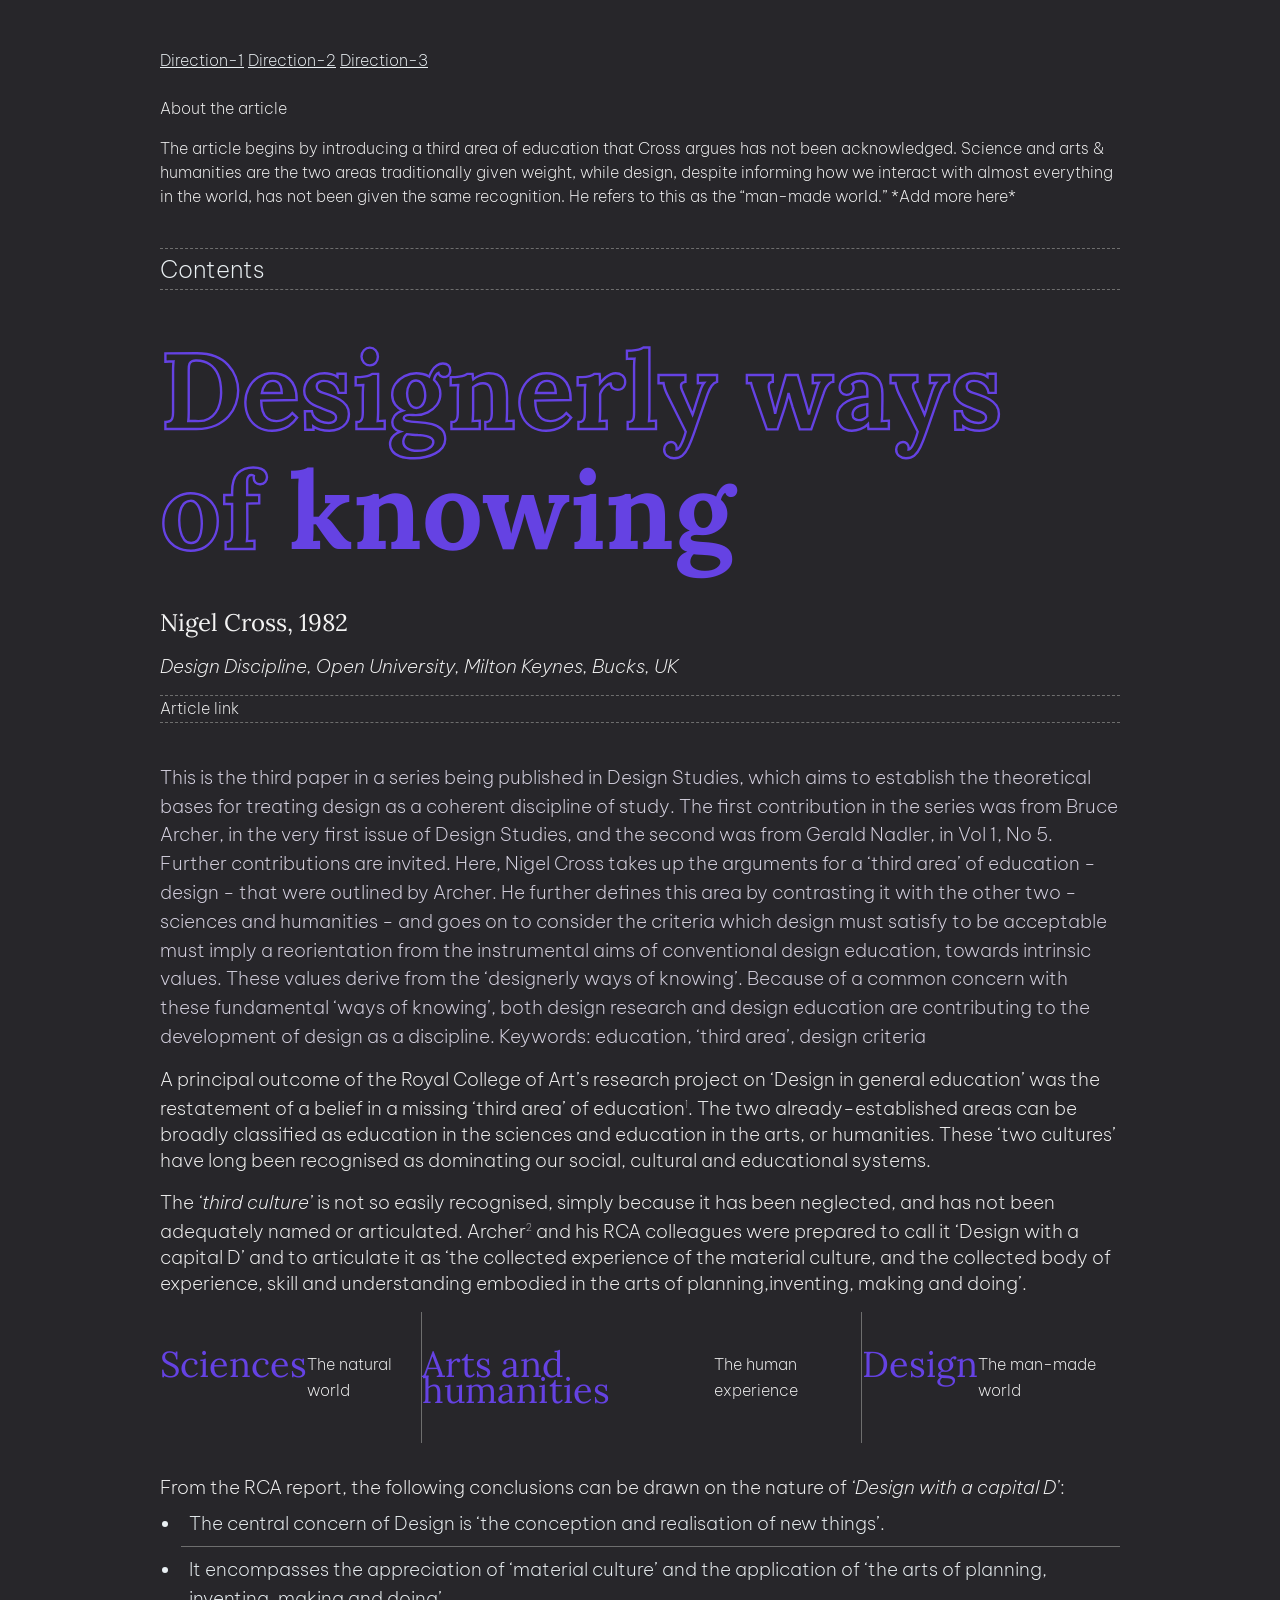
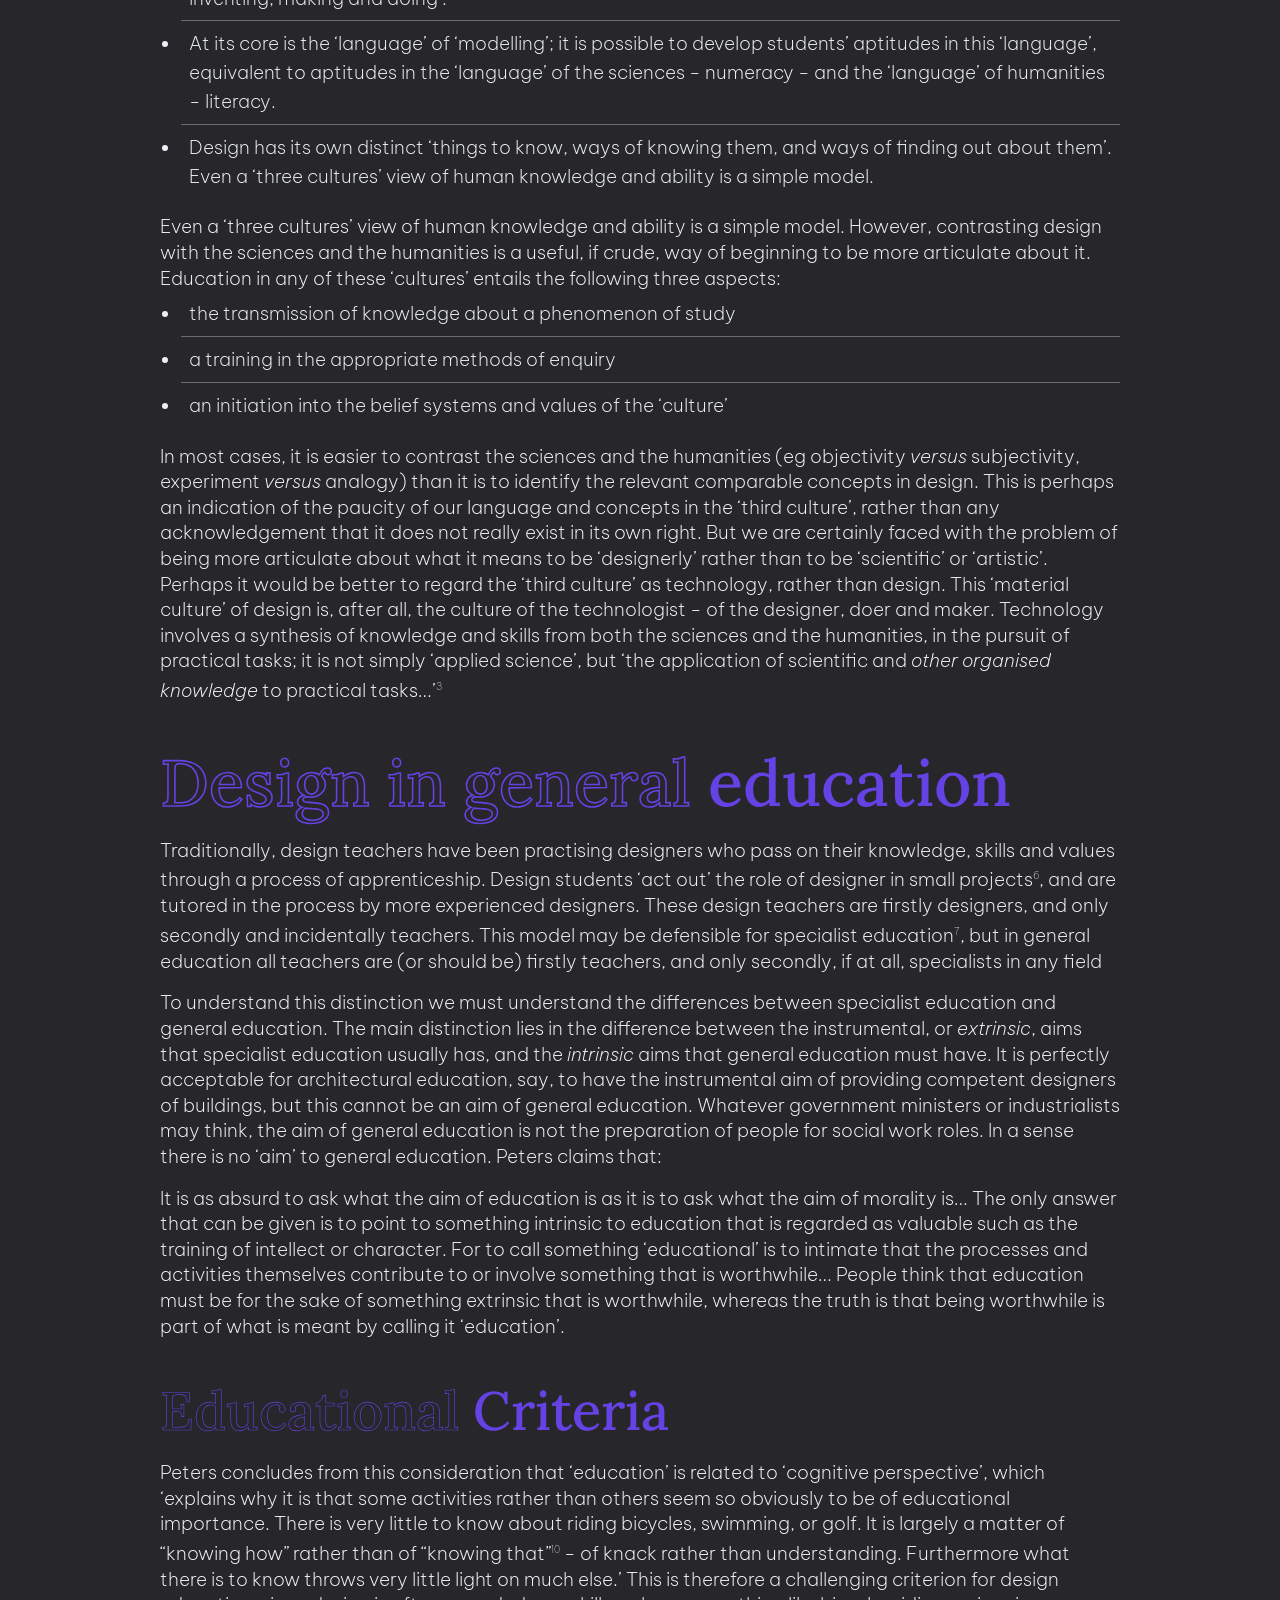
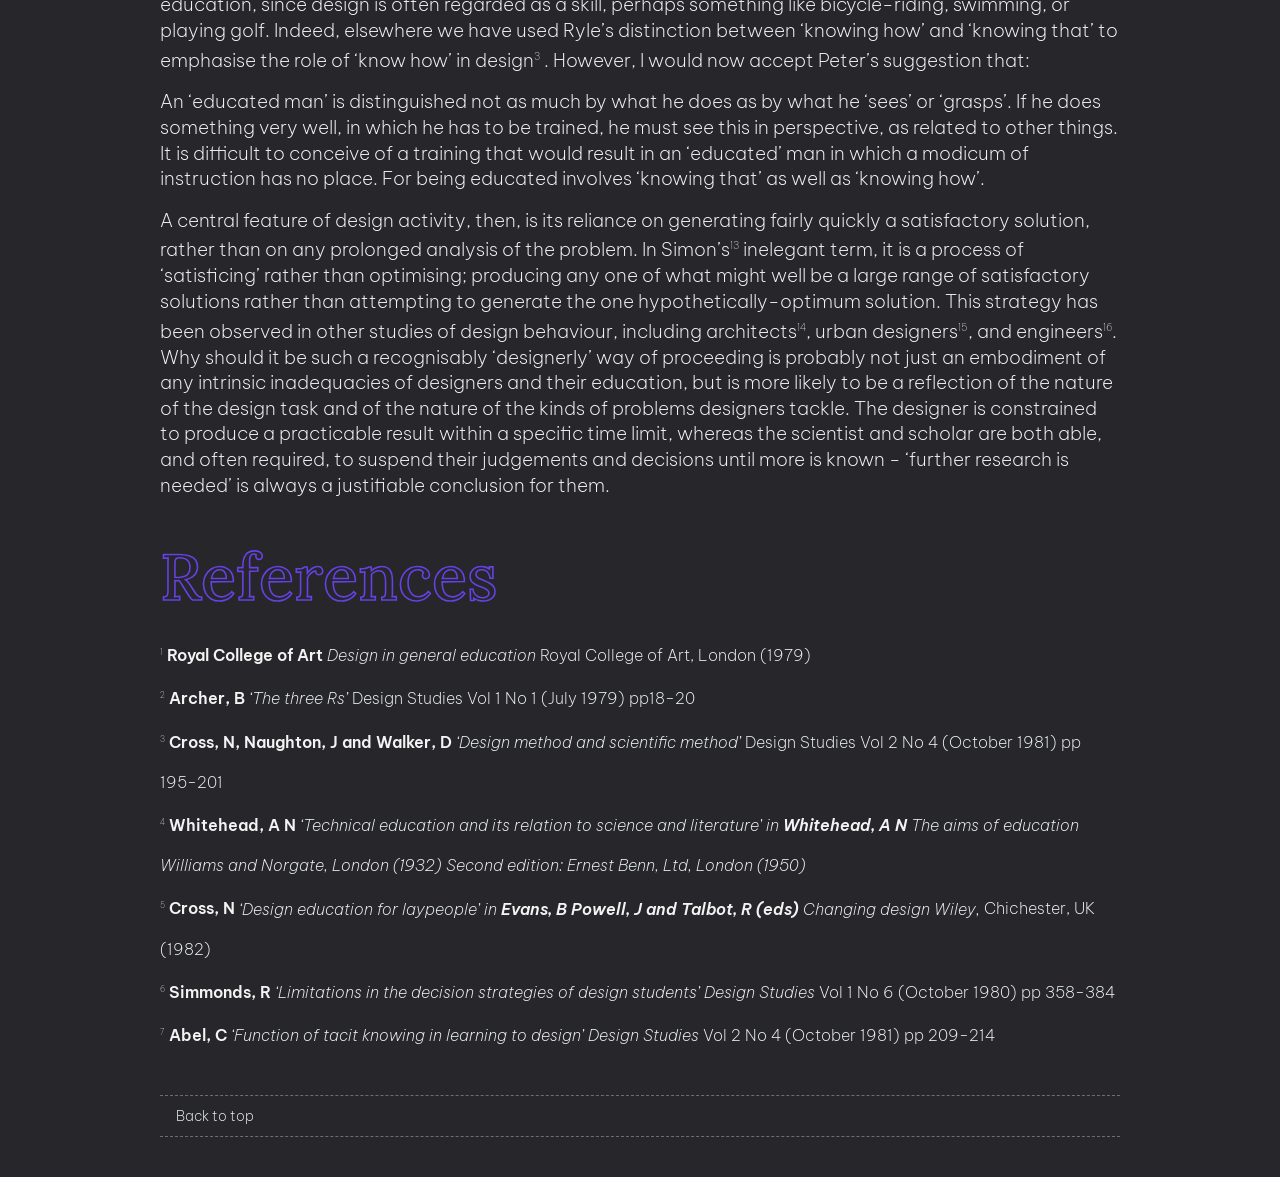
==== direction-1/index.html @ e68dfabe "Added more details to the table" ====
<!DOCTYPE html>
<html>
	<head>
		<title>My direction 1 sketch</title>
		<meta name="viewport" content="width=device-width, initial-scale=1">
		<link rel="stylesheet" href="../styles/reset.css">
		<link rel="stylesheet" href="../styles/common.css">
		<link rel="stylesheet" href="style.css">
		<link rel="preconnect" href="https://fonts.googleapis.com">
		<link rel="preconnect" href="https://fonts.gstatic.com" crossorigin>
		<link href="https://fonts.googleapis.com/css2?family=Anton&family=Architects+Daughter&family=Be+Vietnam+Pro:ital,wght@0,100;0,200;0,300;0,400;0,500;0,600;0,700;0,800;0,900;1,100;1,200;1,300;1,400;1,500;1,600;1,700;1,800;1,900&family=Bricolage+Grotesque:opsz,wght@12..96,200..800&family=DM+Sans:ital,opsz,wght@0,9..40,100..1000;1,9..40,100..1000&family=Fjalla+One&family=Kalam:wght@300;400;700&family=Lora:ital,wght@0,400..700;1,400..700&family=Merriweather:ital,opsz,wght@0,18..144,300..900;1,18..144,300..900&family=Montserrat:ital,wght@0,100..900;1,100..900&family=Oswald:wght@200..700&family=Permanent+Marker&family=Playwrite+CU+Guides&family=Raleway:ital,wght@0,100..900;1,100..900&family=Roboto+Condensed:ital,wght@0,100..900;1,100..900&family=Roboto:ital,wght@0,100..900;1,100..900&display=swap" rel="stylesheet">
	</head>
	<body>
		<nav>
			<ol>
				<li>
					<a href="direction-1/">Direction-1</a>
					<a href="direction-2/">Direction-2</a>
					<a href="direction-3/">Direction-3</a>
				</li>
			</ol>
		</nav>
		<aside class="introduction">
			<p>About the article</p>
			<p>The article begins by introducing a third area of education that Cross argues has not been acknowledged. Science and arts & humanities are the two areas traditionally given weight, while design, despite informing how we interact with almost everything in the world, has not been given the same recognition. He refers to this as the “man-made world.” *Add more here* </p>
		</aside>
		<nav>
			<details>
				<summary>
					<span class="contentslabel">Contents</span>
				</summary>
				<ol>
					<li>
						<li><a href="#introduction">Introduction</a></li>
						<li><a href="#general-education">Design in general education</a></li>
						<li><a href="#knowing">Designerly ways of knowing</a></li>
						<li><a href="#intrinsic">Intrinsic values of design education</a></li>
						<li><a href="#discipline">Designerly as a discipline</a></li>
					</li>
				</ol>
			</details>
		</nav>
		<article>
			<header>
				<h1>Designerly ways of <span>knowing</span></h1>
				<hgroup>
					<p>
						<a href="https://en.wikipedia.org/wiki/Nigel_Cross" class="author"> Nigel Cross, </a>
						<time datetime="1982">1982</time>
					</p>
					<p>
						<cite class="title">Design Discipline, Open University, Milton Keynes, Bucks, UK</cite>
					</p>
					<p>
						<a href="https://readings.design/PDF/cross_1982_designerlywaysofknowing.pdf" class="article">Article link</a>
					</p>
				</hgroup>
			</header>
			<main>
				<section>
					<!-- Introduction to the article -->
					<aside id="introduction">
						<p class="prologue">This is the third paper in a series being published in Design Studies, which aims to establish the theoretical bases for treating design as a coherent discipline of study. The first contribution in the series was from Bruce Archer, in the very first issue of Design Studies, and the second was from Gerald Nadler, in Vol 1, No 5. Further contributions are invited. Here, Nigel Cross takes up the arguments for a ‘third area’ of education - design - that were outlined by Archer. He further defines this area by contrasting it with the other two - sciences and humanities - and goes on to consider the criteria which design must satisfy to be acceptable must imply a reorientation from the instrumental aims of conventional design education, towards intrinsic values. These values derive from the ‘designerly ways of knowing’. Because of a common concern with these fundamental ‘ways of knowing’, both design research and design education are contributing to the development of design as a discipline. Keywords: education, ‘third area’, design criteria</p>
					</aside>
				</section>
				<section>
					<p>A principal outcome of the Royal College of Art’s research project on ‘Design in general education’ was the restatement of a belief in a missing ‘third area’ of education<sup>1</sup>. The two already-established areas can be broadly classified as education in the sciences and education in the arts, or humanities. These ‘two cultures’ have long been recognised as dominating our social, cultural and educational systems.</p>
					<p>The <em>‘third culture’</em> is not so easily recognised, simply because it has been neglected, and has not been adequately named or articulated. Archer<sup>2</sup> and his RCA colleagues were prepared to call it ‘Design with a capital D’ and to articulate it as ‘the collected experience of the material culture, and the collected body of experience, skill and understanding embodied in the arts of planning,inventing, making and doing’.</p>
				</section>
				<section class="table">
					<p>Sciences</p>
					<p class="tablecontent">The natural world</p>
					<span class="divider"></span>
					<p>Arts and humanities</p>
					<p class="tablecontent">The human experience</p>
					<span class="divider"></span>
					<p class="hidden">Design</p>
					<p class="tablecontent">The man-made world</p>
				</section>
				<section>
					<p>From the RCA report, the following conclusions can be drawn on the nature of <em>‘Design with a capital D’</em>: </p>
					<ul>
						<li>The central concern of Design is ‘the conception and realisation of new things’.</li>
						<li>It encompasses the appreciation of ‘material culture’ and the application of ‘the arts of planning, inventing, making and doing’. </li>
						<li>At its core is the ‘language’ of ‘modelling’; it is possible to develop students’ aptitudes in this ‘language’, equivalent to aptitudes in the ‘language’ of the sciences - numeracy - and the ‘language’ of humanities - literacy. </li>
						<li>Design has its own distinct ‘things to know, ways of knowing them, and ways of finding out about them’. Even a ‘three cultures’ view of human knowledge and ability is a simple model. </li>
					</ul>
				</section>
				<section>
					<p>Even a ‘three cultures’ view of human knowledge and ability is a simple model. However, contrasting design with the sciences and the humanities is a useful, if crude, way of beginning to be more articulate about it. Education in any of these ‘cultures’ entails the following three aspects:</p>
					<ul>
						<li>the transmission of knowledge about a phenomenon of study</li>
						<li>a training in the appropriate methods of enquiry</li>
						<li>an initiation into the belief systems and values of the ‘culture’</li>
					</ul>
				</section>
				<section>
					<p>In most cases, it is easier to contrast the sciences and the humanities (eg objectivity <em>versus</em> subjectivity, experiment <em>versus</em> analogy) than it is to identify the relevant comparable concepts in design. This is perhaps an indication of the paucity of our language and concepts in the ‘third culture’, rather than any acknowledgement that it does not really exist in its own right. But we are certainly faced with the problem of being more articulate about what it means to be ‘designerly’ rather than to be ‘scientific’ or ‘artistic’. Perhaps it would be better to regard the ‘third culture’ as technology, rather than design. This ‘material culture’ of design is, after all, the culture of the technologist - of the designer, doer and maker. Technology involves a synthesis of knowledge and skills from both the sciences and the humanities, in the pursuit of practical tasks; it is not simply ‘applied science’, but ‘the application of scientific and <em>other organised knowledge</em> to practical tasks…’<sup>3</sup></p>
				</section>
				<section>
					<h2 id="general-education"> Design in general <span>education</span> </h2>
					<p>Traditionally, design teachers have been practising designers who pass on their knowledge, skills and values through a process of apprenticeship. Design students ‘act out’ the role of designer in small projects<sup>6</sup>, and are tutored in the process by more experienced designers. These design teachers are firstly designers, and only secondly and incidentally teachers. This model may be defensible for specialist education<sup>7</sup>, but in general education all teachers are (or should be) firstly teachers, and only secondly, if at all, specialists in any field</p>
				</section>
				<section>
					<p>To understand this distinction we must understand the differences between specialist education and general education. The main distinction lies in the difference between the instrumental, or <em>extrinsic</em>, aims that specialist education usually has, and the <em>intrinsic</em> aims that general education must have. It is perfectly acceptable for architectural education, say, to have the instrumental aim of providing competent designers of buildings, but this cannot be an aim of general education. Whatever government ministers or industrialists may think, the aim of general education is not the preparation of people for social work roles. In a sense there is no ‘aim’ to general education. Peters claims that:</p>
					<blockquote>
							<p>It is as absurd to ask what the aim of education is as it is to ask what the aim of morality is… The only answer that can be given is to point to something intrinsic to education that is regarded as valuable such as the training of intellect or character. For to call something ‘educational’ is to intimate that the processes and activities themselves contribute to or involve something that is worthwhile… People think that education must be for the sake of something extrinsic that is worthwhile, whereas the truth is that being worthwhile is part of what is meant by calling it ‘education’.</p>
					</blockquote>
				</section>
				<section>
					<h3> Educational <span>Criteria</span></h3>
					<p>Peters concludes from this consideration that ‘education’ is related to ‘cognitive perspective’, which ‘explains why it is that some activities rather than others seem so obviously to be of educational importance. There is very little to know about riding bicycles, swimming, or golf. It is largely a matter of “knowing how” rather than of “knowing that”<sup>10</sup> - of knack rather than understanding. Furthermore what there is to know throws very little light on much else.’ This is therefore a challenging criterion for design education, since design is often regarded as a skill, perhaps something like bicycle-riding, swimming, or playing golf. Indeed, elsewhere we have used Ryle’s distinction between ‘knowing how’ and ‘knowing that’ to emphasise the role of ‘know how’ in design<sup>3</sup> . However, I would now accept Peter’s suggestion that: </p>
					<blockquote>
						<p>An ‘educated man’ is distinguished not as much by what he does as by what he ‘sees’ or ‘grasps’. If he does something very well, in which he has to be trained, he must see this in perspective, as related to other things. It is difficult to conceive of a training that would result in an ‘educated’ man in which a modicum of instruction has no place. For being educated involves ‘knowing that’ as well as ‘knowing how’.</p>
					</blockquote>
				</section>
				<section>
					<p> A central feature of design activity, then, is its reliance on generating fairly quickly a satisfactory solution, rather than on any prolonged analysis of the problem. In Simon’s<sup>13</sup> inelegant term, it is a process of ‘satisficing’ rather than optimising; producing any one of what might well be a large range of satisfactory solutions rather than attempting to generate the one hypothetically-optimum solution.  This strategy has been observed in other studies of design behaviour, including architects<sup>14</sup>, urban designers<sup>15</sup>, and engineers<sup>16</sup>. Why should it be such a recognisably ‘designerly’ way of proceeding is probably not just an embodiment of any intrinsic inadequacies of designers and their education, but is more likely to be a reflection of the nature of the design task and of the nature of the kinds of problems designers tackle. The designer is constrained to produce a practicable result within a specific time limit, whereas the scientist and scholar are both able, and often required, to suspend their judgements and decisions until more is known - ‘further research is needed’ is always a justifiable conclusion for them.</p>
				</section>
			</main>
				<footer>
					<h2> References</h2>
					<ol>
						<li class="reference">
							<sup>1</sup>
							<span class="author">Royal College of Art</span>
							<cite>Design in general education </cite>Royal College of Art, London (1979)
						</li>
						<li class="reference">
							<sup>2</sup>
							<span class="author">Archer, B </span>
							<cite>‘The three Rs’ </cite> Design Studies Vol 1 No 1 (July 1979) pp18-20
						</li>
						<li class="reference">
							<sup>3</sup>
							<span class="author">Cross, N, Naughton, J and Walker, D</span>
							<cite>‘Design method and scientific method’ </cite> Design Studies Vol 2 No 4 (October 1981) pp 195-201</cite>
						</li>
						<li class="reference">
							<sup>4</sup>
							<span class="author">Whitehead, A N</span>
							<cite> ‘Technical education and its relation to science and literature’ in <span class="author">Whitehead, A N </span>The aims of education Williams and Norgate, London (1932) Second edition: Ernest Benn, Ltd, London (1950)</cite>
						</li>
						<li class="reference">
							<sup>5</sup>
							<span class="author">Cross, N</span>
							<cite>‘Design education for laypeople’ in <span class="author">Evans, B Powell, J and Talbot, R (eds) </span>Changing design Wiley,</cite> Chichester, UK (1982)
						</li>
						<li class="reference">
							<sup>6</sup>
							<span class="author">Simmonds, R</span>
							<cite> ‘Limitations in the decision strategies of design students’ Design Studies</cite> Vol 1 No 6 (October 1980) pp 358-384
						</li>
						<li class="reference">
							<sup>7</sup>
							<span class="author">Abel, C</span>
							<cite>‘Function of tacit knowing in learning to design’ Design Studies</cite> Vol 2 No 4 (October 1981) pp 209-214
						</li>
					</ol>
					<a href="#" id="top">Back to top</a>
				</footer>
		</article>
	</body>
</html>
---- direction-1/style.css ----
:root {
/* BACKGROUND */
--background-opt1:rgb(39, 38, 42);
--background-opt2:rgb(83, 8, 8);
--background-opt3: linear-gradient(to bottom,rgb(39, 38, 42)20%, rgb(67, 63, 77) 46%, rgb(107, 111, 143) 70%, rgb(146, 173, 178));
	/* Positioning color stops with liner gradient */
	/* https://developer.mozilla.org/en-US/docs/Web/CSS/Guides/Images/Using_gradients */
	/* You can choose the direction of the gradient and also the percentage of space taken up by each colour.  */
/* COLOURS */
--primary-black: rgb(0, 0, 0);
--primary-white: rgb(243, 243, 243);
--primary-blue: rgb(0, 134, 146);
--primary-green:rgb(1, 199, 67);
--primary-purple:rgb(101, 66, 227);
--primary-grey:rgb(39, 38, 42);
/* TYPEFACE */
--heading-typeface:'lora',sans-serif;
--primary-typeface:'be vietnam pro',sans-serif;
--metadata-typeface:var(--primary-typeface);
--accent-typeface:'architectsdaughter', cursive;
/* TEXTSIZES */
--basetext:0.5rem;
--text-xxtsml: calc(1.2*var(--basetext));
--text-xsml: calc(1.8*var(--basetext));
--text-sml:calc(2*var(--basetext));
--text-md: calc(1.5*var(--text-sml));
--text-lrg: calc(1.5*var(--text-md));
--text-xlrg: calc(1.5*var(--text-lrg));
--text-xxlrg: calc(2*var(--text-xlrg));
/* TEXTTYPE */
--references: var(--text-xsml);
--content:var(--text-sml);
--metadata: var(--text-md);
--subheading-sm: var(--text-xlrg);
--subheading-lrg: calc(1.2* var(--subheading-sm));
--heading: var(--text-xxlrg);
/* WEIGHT */
--base-weight:100;
--thin-wt: calc(1.5*var(--base-weight));
--regular-wt: calc(1.5*var(--thin-wt));
--semibold-wt: calc(1.5*var(--regular-wt));
--bold-wt: calc(1.5*var(--semibold-wt));
--extrabold-wt: calc(1.5*var(--bold-wt));
/* SPACING */
--base-spacing: var(--basetext);
--base-spacing-lrg: calc(1.5*var(--base-spacing));
--paragraph-spacing:calc(2*var(--base-spacing));
--section-spacing: calc(2.5*var(--paragraph-spacing));
--content-indent: var(--paragraph-spacing);
--content-end: var(--content-indent);
/* LEADING */
--tight-leading: calc(2*var(--basetext));
--regular-leading: calc(2.5*var(--basetext));
--relaxed-leading: calc(2*var(--regular-leading));
--open-leading: calc(1.5*var(--relaxed-leading));
--loose-leading: calc(2*var(--relaxed-leading));
--extraloose-leading: calc(1.5*var(--loose-leading));
/* LEADING-STYLE-2 */
--regular: 1.2;
--relaxed: 1.5;
--open: 1.8;
/* MAXSIZE */
--page-max-phone: 50rem;
--page-max-laptop:75rem;
}

body {
	background-color: var(--background-opt1);
	color: rgb(234, 240, 243);
	max-inline-size: var(--page-max-phone);
	margin-inline: auto;
	font-family: var(--primary-typeface);
	font-weight: var(--regular-wt);
	line-height: var(--relaxed-leading);
	margin-inline-start: var(--paragraph-spacing);
	margin-inline-end: var(--paragraph-spacing);

	@media (width > 768px) {
		margin-inline: auto;
		max-inline-size: clamp(40rem, 90vw , 60rem);
			/* Range of values between a defined minimum bound and a maximum bound. */
			/* https://typography-interaction-2627.github.io/topic/responsive/#clamp */
			/* setting the min, preferred value and max width of the screen respectively when the screen width goes over 768px */
	}
}

nav {
	margin-block-start: var(--section-spacing);
	/* margin-block-end:var(--paragraph-spacing) ; */
}

h1{
	color: rgb(39, 38, 42);
	font-family:var(--heading-typeface);
	-webkit-text-stroke: 0.1rem rgb(101, 66, 227);
	font-weight: var(--extrabold-wt);
	/* font-size: var(--subheading-lrg); */
	/* line-height: var(--open-leading); */
	margin-block-start: var(--section-spacing);
	margin-block-end: var(--section-spacing);

	/* @media (width > 600px) { */
		font-size: clamp(var(--subheading-sm), 10vw , var(--heading));
		line-height: clamp(var(--relaxed-leading), 10vw , var(--extraloose-leading));
		@media (width > 600px) {
			-webkit-text-stroke: 0.15rem rgb(101, 66, 227);
		}
	}
/* } */
h1 span, h2 span, h3 span {
	color: var(--primary-purple);
	-webkit-text-stroke: 0;

}

h2, h3 {
	color: rgb(39, 38, 42);
	-webkit-text-stroke: 0.04rem rgb(101, 66, 227);
	font-family:var(--heading-typeface);
	font-weight: var(--bold-wt);
	margin-block-start: var(--section-spacing);
	margin-block-end: var(--paragraph-spacing);
}

h2 {
	/* font-size: var(--subheading-lrg); */
	font-size: clamp(var(--subheading-sm), 10vw , var(--subheading-lrg));
	line-height: var(--regular);
		/* Fluid line height */
		/* https://chatgpt.com/share/6af3a830-91dc-83ea-9ccd-0fc8346de80f */
		/* Instead of making the line height sit between a min and max value, this makes it responsive to the size of the text height */
	-webkit-text-stroke: 0.1rem rgb(101, 66, 227);
	}

h3 {
	/* font-size: var(--subheading-sm); */
	font-size: clamp(var(--metadata), 10vw , var(--subheading-sm));
	line-height: var(--regular);
}

P {
	margin-block-start: var(--paragraph-spacing);
	color: var(--primary-white);
	font-weight: var(--regular-wt);
	font-size: var(--content);
	line-height: var(--regular-leading);

	/* @media (width > 600px) { */
		font-size: clamp(var(--content), 1.5vw , var(--metadata));
		line-height: clamp(var(--regular-leading), 2vw , var(--relaxed-leading));
			/* Accessibility for text */
			/* https://developer.mozilla.org/en-US/docs/Web/CSS/Reference/Values/clamp */
			/* The same system can be applied to make the content responsive. For example the leading for all paragraphs will never go below regular leading and never over relaxed leading. */
	/* } */
}

blockquote {
	font-weight: var(--regular-wt);
	/* font-family: var(--accent-typeface); */
}

ul {
	list-style-type: disc;
	font-size: clamp(var(--content), 1.5vw , var(--metadata));
	line-height: var(--relaxed);
	list-style-position: outside;
	/* position: absolute; */
	padding-inline-start: 1.3rem;
	/* text-indent: -0.5rem; */
		/* Sets the length of empty space (indentation) */
		/* https://developer.mozilla.org/en-US/docs/Web/CSS/Reference/Properties/text-indent */
		/* By setting the indent in a negative number, the start of the first line pops out by that value. The rest of the content remains untouched.  */
	li{
		padding: var(--base-spacing);
		&:nth-child(2) {border-block-start: solid rgb(110, 110, 110) 0.1rem;}
		&:nth-child(3) {border-block-start: solid rgb(110, 110, 110) 0.1rem;}
		&:nth-child(4) {border-block-start: solid rgb(110, 110, 110) 0.1rem;}
			/* margin line using border */
			/* https://typography-interaction-2627.github.io/topic/box-model/#different-border-style-options */
			/* border only applies to block-start or top of the margin box */
	}
}


ol {
	list-style-type: none;
	/* list-style-type: disc; */
	/* opacity: 0%; */
	list-style-position: outside;
}

a {
	text-decoration: underline;

	@media (width > 768px) {
		&:hover {
			color: var(--primary-blue);
		}
	}

	&.article, &.author {
	text-decoration: none;
	}

	&.author {
		font-size: var(--metadata);
		font-family: var(--heading-typeface);
	}
	&.article {
		font-size: var(--content);
		font-family: var(--primary-typeface);
		border-block-start: dashed rgb(110, 110, 110) 0.1rem;
		border-block-end: dashed rgb(110, 110, 110) 0.1rem;
		display: block;
	}
}


em, cite{
	font-style: italic;
}

strong {
	font-weight: var(--bold-wt);
}

sup {

	font-weight: var(--thin-wt);
	/* font-size: var(--text-xsml); */
	font-size: 0.5em;
	vertical-align: super;
}

time {

	font-family: var(--heading-typeface);
	font-size: var(--metadata);

}

aside {
	& p {
		font-size: var(--references);

		@media (width > 768px) {
			font-size: var(--content);
			line-height: var(--relaxed);
		}
	}
}

#top {
	display: block;
	background-color: var(--primary-grey);
	border-block-start: dashed rgb(110, 110, 110) 0.1rem;
	border-block-end: dashed rgb(110, 110, 110) 0.1rem;
	/* border-style: solid;
	border-color: var(--primary-purple); */
	font-size: var(--references);
	padding-inline: var(--paragraph-spacing);
	/* border-radius: 2rem; */
	margin-block-start: var(--section-spacing);
	margin-block-end: var(--section-spacing);
	text-decoration: none;
}

p.prologue {
	color: rgb(214, 210, 225);
	margin-block-start: var(--section-spacing);
	font-size: clamp(var(--content), 1.5vw , calc(1.2*var(--content)));

	 /* @media (width > 768px) {
		font-size: var(--metadata);
	} */
}

span.author {
	font-weight: var(--bold-wt);
	color: var(--primary-white);
}

.contentslabel {
	display: block;
	border-block-start: dashed rgb(110, 110, 110) 0.1rem;
	border-block-end: dashed rgb(110, 110, 110) 0.1rem;
	font-size: var(--metadata);

	@media (width > 768px) {
		&:hover {
			color: var(--primary-blue);
		}
	}
}

.table {
	display: flex;
	justify-content: space-around;
	padding-block-start: var(--paragraph-spacing);
	padding-block-end: var(--paragraph-spacing);

	span.divider {
		border-inline-start: solid rgb(110, 110, 110) 0.1rem;
		/* padding-block-start: var(--section-spacing); */
	}
	> p {
		margin: 0;
		color: var(--primary-purple);
		font-family: var(--heading-typeface);
		font-size: var(--metadata);
		padding-block: var(--paragraph-spacing);

		@media (width > 768px) {
			font-size: calc(1.5*var(--metadata));
			padding-block: var(--section-spacing);
		}
	}
	p.tablecontent {
		font-family: var(--primary-typeface);
		color: var(--primary-white);
		font-size: var(--content);
	}

	/* >p + p {
		border-inline-start: solid rgb(110, 110, 110) 0.1rem;
	} */
}
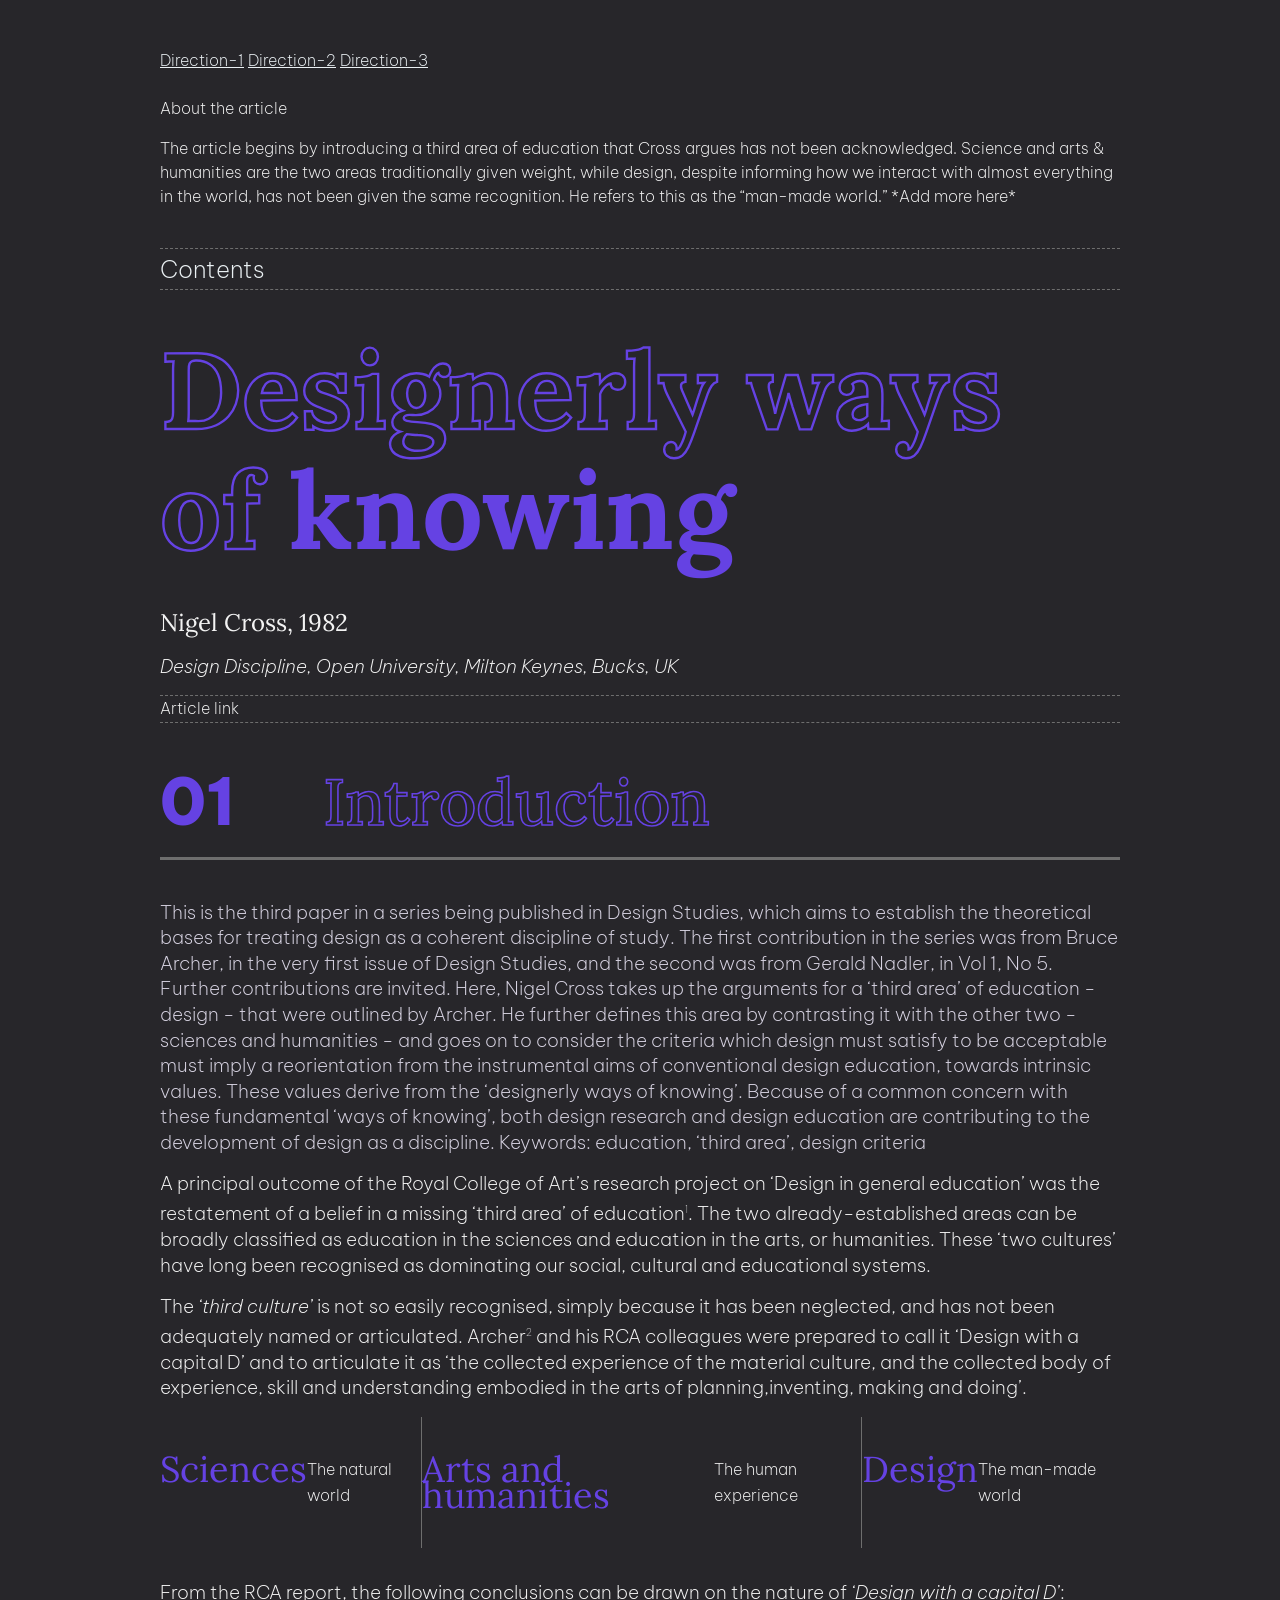
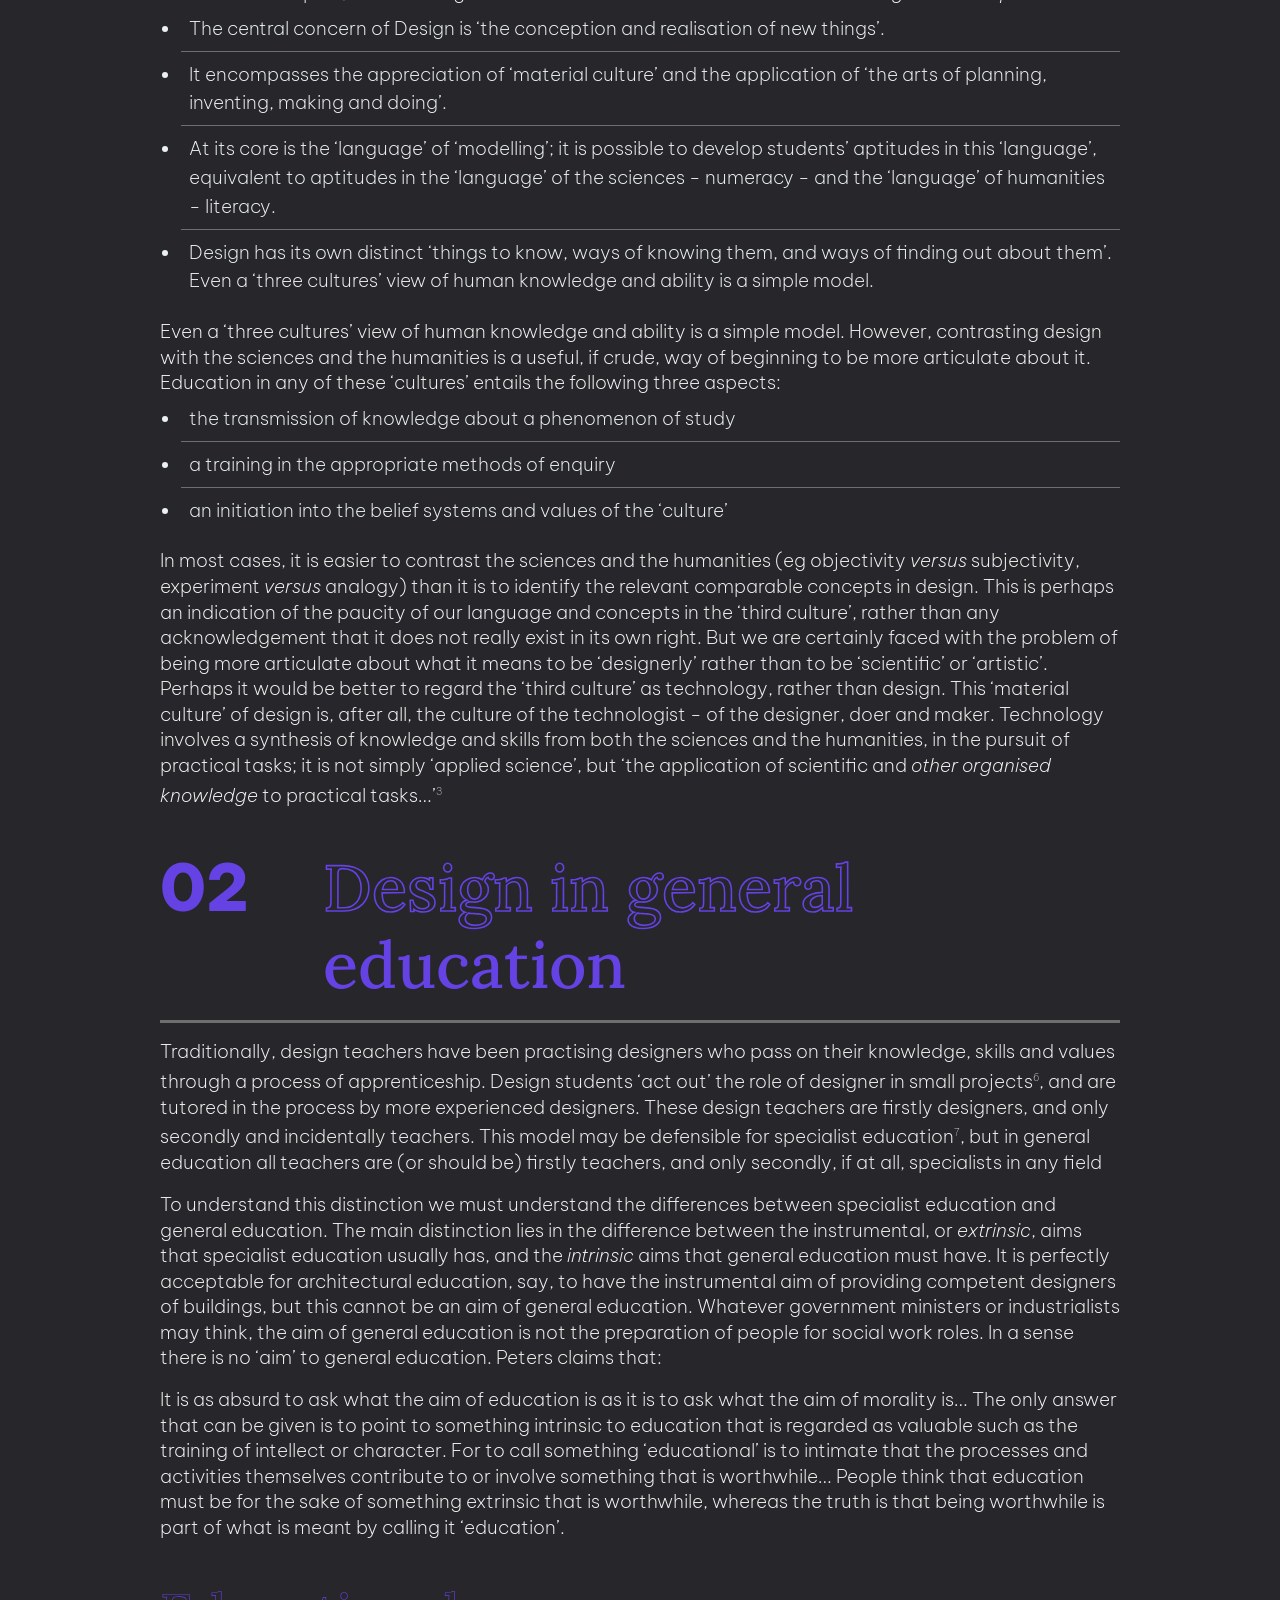
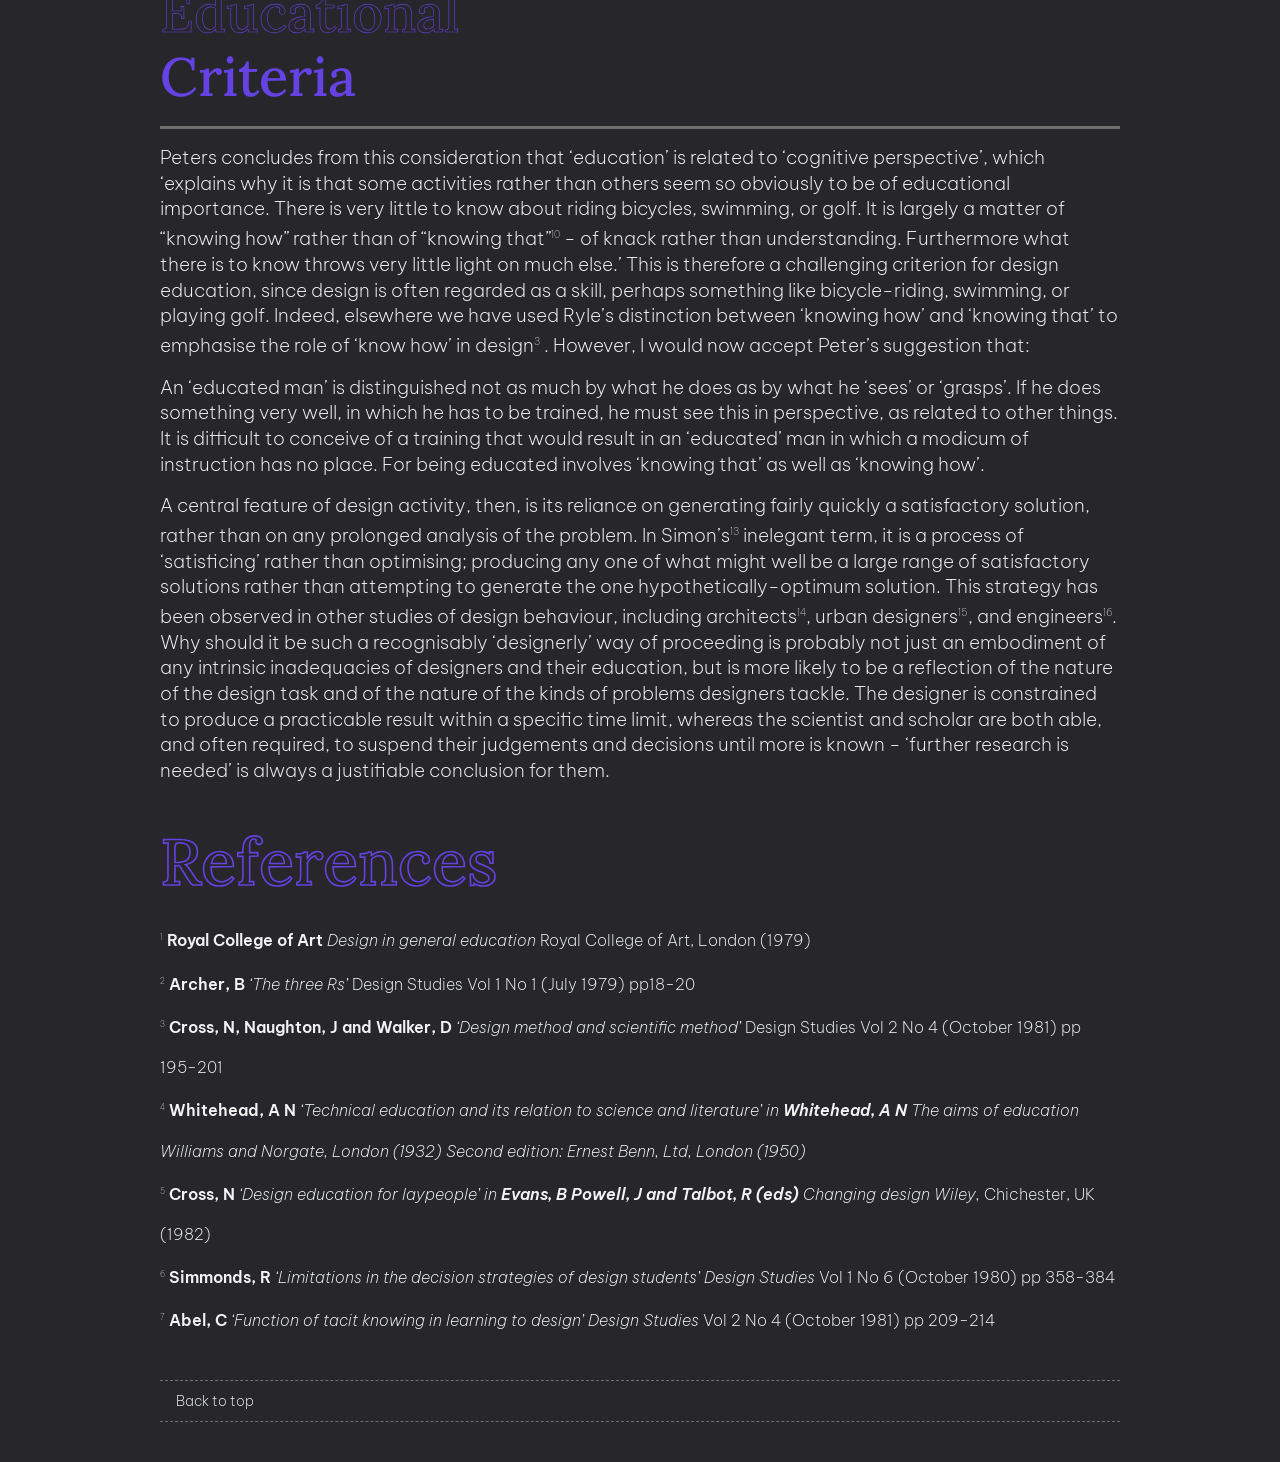
==== commit eb315bf0: "Nav" ====
--- a/direction-1/index.html
+++ b/direction-1/index.html
@@ -14,15 +14,15 @@
 		<nav>
 			<ol>
 				<li>
-					<a href="direction-1/">Direction-1</a>
-					<a href="direction-2/">Direction-2</a>
-					<a href="direction-3/">Direction-3</a>
+					<a href="../direction-1/index.html">Direction-1</a>
+					<a href="../direction-2/index.html">Direction-2</a>
+					<a href="direction-3/index.html">Direction-3</a>
 				</li>
 			</ol>
 		</nav>
 		<aside class="introduction">
 			<p>About the article</p>
-			<p>The article begins by introducing a third area of education that Cross argues has not been acknowledged. Science and arts & humanities are the two areas traditionally given weight, while design, despite informing how we interact with almost everything in the world, has not been given the same recognition. He refers to this as the “man-made world.” *Add more here* </p>
+			<p>The article begins by introducing a <mark>third area of education that Cross argues has not been acknowledged.</mark> Science and arts & humanities are the two areas traditionally given weight, while design, despite informing how we interact with almost everything in the world, has not been given the same recognition. He refers to this as the “man-made world.” *Add more here* </p>
 		</aside>
 		<nav>
 			<details>
@@ -30,13 +30,11 @@
 					<span class="contentslabel">Contents</span>
 				</summary>
 				<ol>
-					<li>
-						<li><a href="#introduction">Introduction</a></li>
-						<li><a href="#general-education">Design in general education</a></li>
-						<li><a href="#knowing">Designerly ways of knowing</a></li>
-						<li><a href="#intrinsic">Intrinsic values of design education</a></li>
-						<li><a href="#discipline">Designerly as a discipline</a></li>
-					</li>
+					<li><a href="#introduction">01.Introduction</a></li>
+					<li><a href="#general-education">02.Design in general education</a></li>
+					<li><a href="#knowing">03.Designerly ways of knowing</a></li>
+					<li><a href="#intrinsic">04.Intrinsic values of design education</a></li>
+					<li><a href="#discipline">05.Designerly as a discipline</a></li>
 				</ol>
 			</details>
 		</nav>
@@ -58,10 +56,11 @@
 			</header>
 			<main>
 				<section>
-					<!-- Introduction to the article -->
-					<aside id="introduction">
-						<p class="prologue">This is the third paper in a series being published in Design Studies, which aims to establish the theoretical bases for treating design as a coherent discipline of study. The first contribution in the series was from Bruce Archer, in the very first issue of Design Studies, and the second was from Gerald Nadler, in Vol 1, No 5. Further contributions are invited. Here, Nigel Cross takes up the arguments for a ‘third area’ of education - design - that were outlined by Archer. He further defines this area by contrasting it with the other two - sciences and humanities - and goes on to consider the criteria which design must satisfy to be acceptable must imply a reorientation from the instrumental aims of conventional design education, towards intrinsic values. These values derive from the ‘designerly ways of knowing’. Because of a common concern with these fundamental ‘ways of knowing’, both design research and design education are contributing to the development of design as a discipline. Keywords: education, ‘third area’, design criteria</p>
-					</aside>
+					<div class="section-header">
+						<span class="section-number">01</span>
+						<h2 id="introduction" >Introduction</h2>
+					</div>
+					<p class="prologue">This is the third paper in a series being published in Design Studies, which aims to establish the theoretical bases for treating design as a coherent discipline of study. The first contribution in the series was from Bruce Archer, in the very first issue of Design Studies, and the second was from Gerald Nadler, in Vol 1, No 5. Further contributions are invited. Here, Nigel Cross takes up the arguments for a ‘third area’ of education - design - that were outlined by Archer. He further defines this area by contrasting it with the other two - sciences and humanities - and goes on to consider the criteria which design must satisfy to be acceptable must imply a reorientation from the instrumental aims of conventional design education, towards intrinsic values. These values derive from the ‘designerly ways of knowing’. Because of a common concern with these fundamental ‘ways of knowing’, both design research and design education are contributing to the development of design as a discipline. Keywords: education, ‘third area’, design criteria</p>
 				</section>
 				<section>
 					<p>A principal outcome of the Royal College of Art’s research project on ‘Design in general education’ was the restatement of a belief in a missing ‘third area’ of education<sup>1</sup>. The two already-established areas can be broadly classified as education in the sciences and education in the arts, or humanities. These ‘two cultures’ have long been recognised as dominating our social, cultural and educational systems.</p>
@@ -98,7 +97,10 @@
 					<p>In most cases, it is easier to contrast the sciences and the humanities (eg objectivity <em>versus</em> subjectivity, experiment <em>versus</em> analogy) than it is to identify the relevant comparable concepts in design. This is perhaps an indication of the paucity of our language and concepts in the ‘third culture’, rather than any acknowledgement that it does not really exist in its own right. But we are certainly faced with the problem of being more articulate about what it means to be ‘designerly’ rather than to be ‘scientific’ or ‘artistic’. Perhaps it would be better to regard the ‘third culture’ as technology, rather than design. This ‘material culture’ of design is, after all, the culture of the technologist - of the designer, doer and maker. Technology involves a synthesis of knowledge and skills from both the sciences and the humanities, in the pursuit of practical tasks; it is not simply ‘applied science’, but ‘the application of scientific and <em>other organised knowledge</em> to practical tasks…’<sup>3</sup></p>
 				</section>
 				<section>
-					<h2 id="general-education"> Design in general <span>education</span> </h2>
+					<div class="section-header">
+						<span class="section-number">02</span>
+						<h2 id="general-education"> Design in general <span>education</span> </h2>
+					</div>
 					<p>Traditionally, design teachers have been practising designers who pass on their knowledge, skills and values through a process of apprenticeship. Design students ‘act out’ the role of designer in small projects<sup>6</sup>, and are tutored in the process by more experienced designers. These design teachers are firstly designers, and only secondly and incidentally teachers. This model may be defensible for specialist education<sup>7</sup>, but in general education all teachers are (or should be) firstly teachers, and only secondly, if at all, specialists in any field</p>
 				</section>
 				<section>
@@ -108,7 +110,9 @@
 					</blockquote>
 				</section>
 				<section>
-					<h3> Educational <span>Criteria</span></h3>
+					<div class="section-header">
+						<h3> Educational <span>Criteria</span></h3>
+					</div>
 					<p>Peters concludes from this consideration that ‘education’ is related to ‘cognitive perspective’, which ‘explains why it is that some activities rather than others seem so obviously to be of educational importance. There is very little to know about riding bicycles, swimming, or golf. It is largely a matter of “knowing how” rather than of “knowing that”<sup>10</sup> - of knack rather than understanding. Furthermore what there is to know throws very little light on much else.’ This is therefore a challenging criterion for design education, since design is often regarded as a skill, perhaps something like bicycle-riding, swimming, or playing golf. Indeed, elsewhere we have used Ryle’s distinction between ‘knowing how’ and ‘knowing that’ to emphasise the role of ‘know how’ in design<sup>3</sup> . However, I would now accept Peter’s suggestion that: </p>
 					<blockquote>
 						<p>An ‘educated man’ is distinguished not as much by what he does as by what he ‘sees’ or ‘grasps’. If he does something very well, in which he has to be trained, he must see this in perspective, as related to other things. It is difficult to conceive of a training that would result in an ‘educated’ man in which a modicum of instruction has no place. For being educated involves ‘knowing that’ as well as ‘knowing how’.</p>
@@ -134,7 +138,7 @@
 						<li class="reference">
 							<sup>3</sup>
 							<span class="author">Cross, N, Naughton, J and Walker, D</span>
-							<cite>‘Design method and scientific method’ </cite> Design Studies Vol 2 No 4 (October 1981) pp 195-201</cite>
+							<cite>‘Design method and scientific method’ </cite> Design Studies Vol 2 No 4 (October 1981) pp 195-201
 						</li>
 						<li class="reference">
 							<sup>4</sup>
--- a/direction-1/style.css
+++ b/direction-1/style.css
@@ -320,8 +320,32 @@
 		color: var(--primary-white);
 		font-size: var(--content);
 	}
+}
+
+	.section-header {
+		display: grid;
+		grid-template-columns: repeat(6, 1fr);
+		gap: var(--paragraph-spacing);
+		align-items: baseline;
+		border-block-end: solid rgb(110, 110, 110) 0.2rem;
+
+		.section-number {
+			font-size: var(--subheading-sm);
+			font-weight: var(--extrabold-wt);
+			grid-column: span 1;
+			color: var(--primary-purple);
+
+			@media (width >768px) {
+				font-size: var(--subheading-lrg);
+			}
+		}
+
+		h2 {
+			grid-column: span 5;
+		}
+	}
 
 	/* >p + p {
 		border-inline-start: solid rgb(110, 110, 110) 0.1rem;
 	} */
-}
+
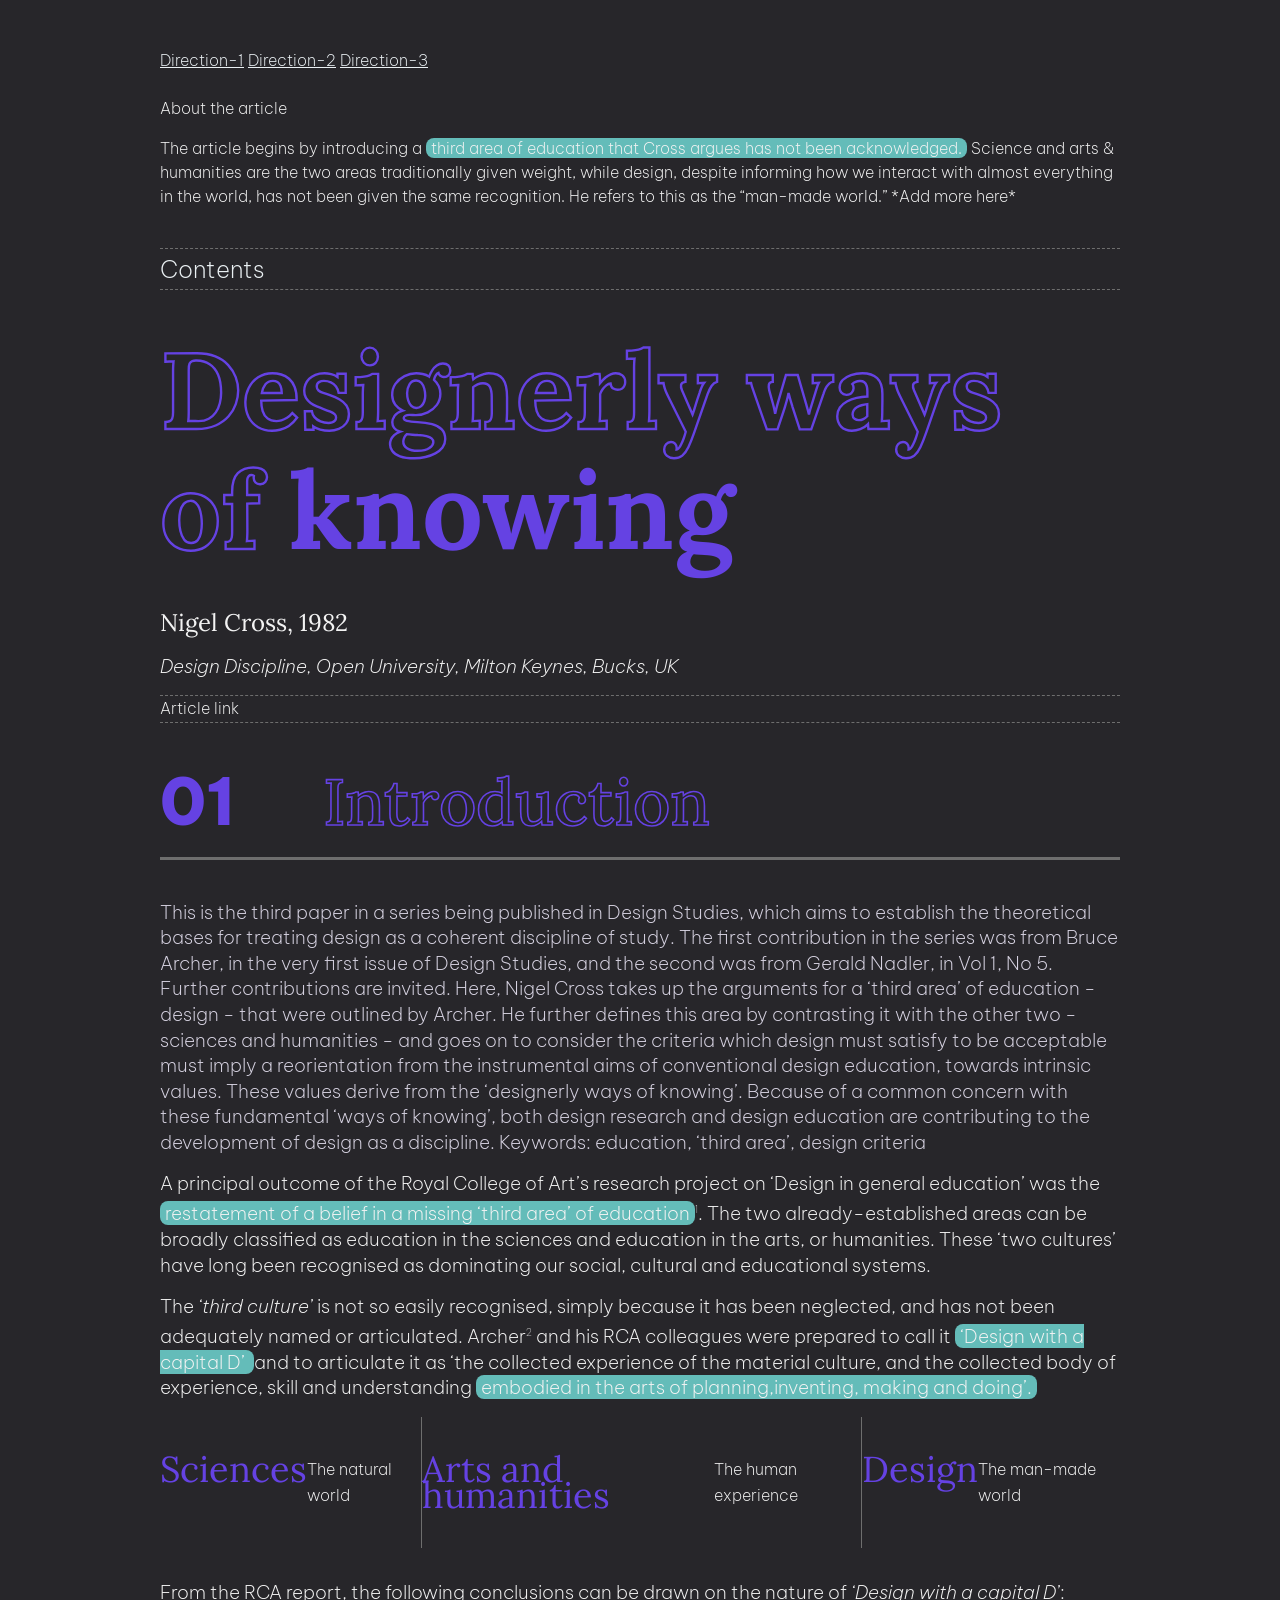
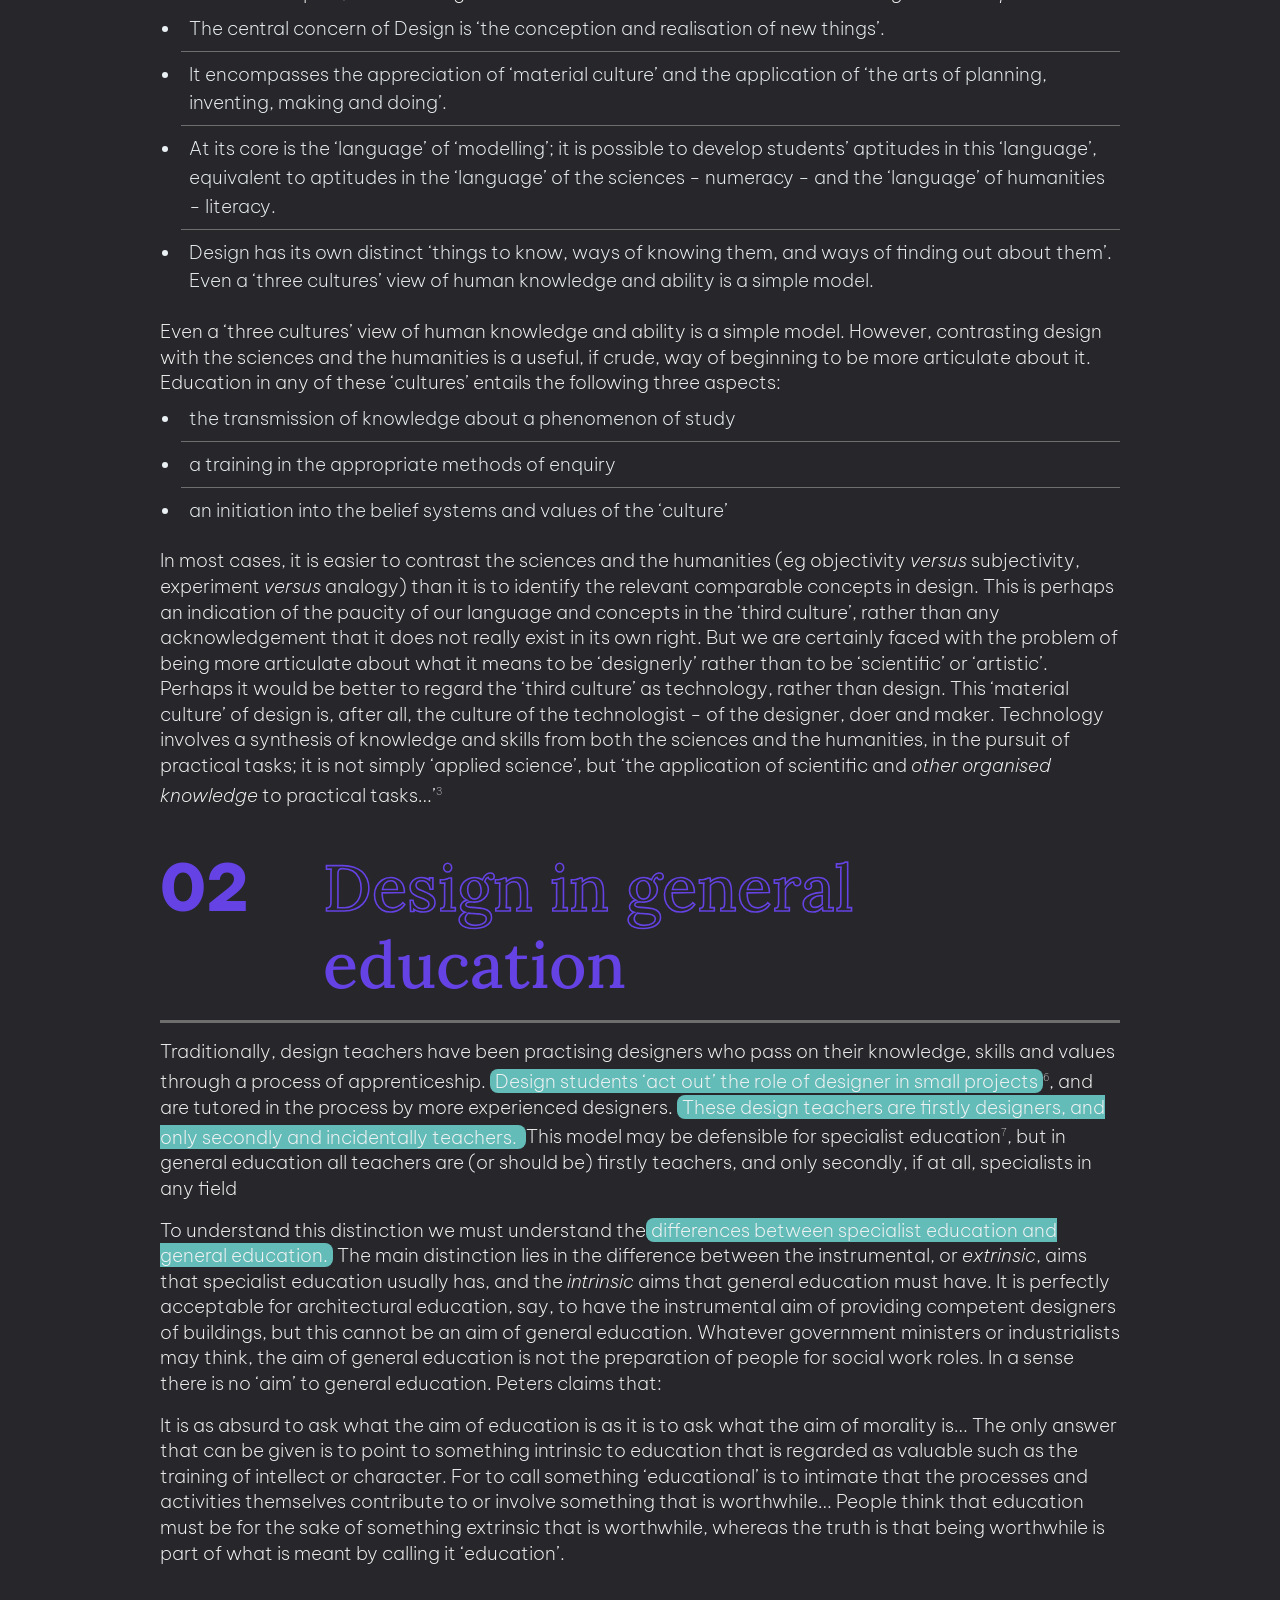
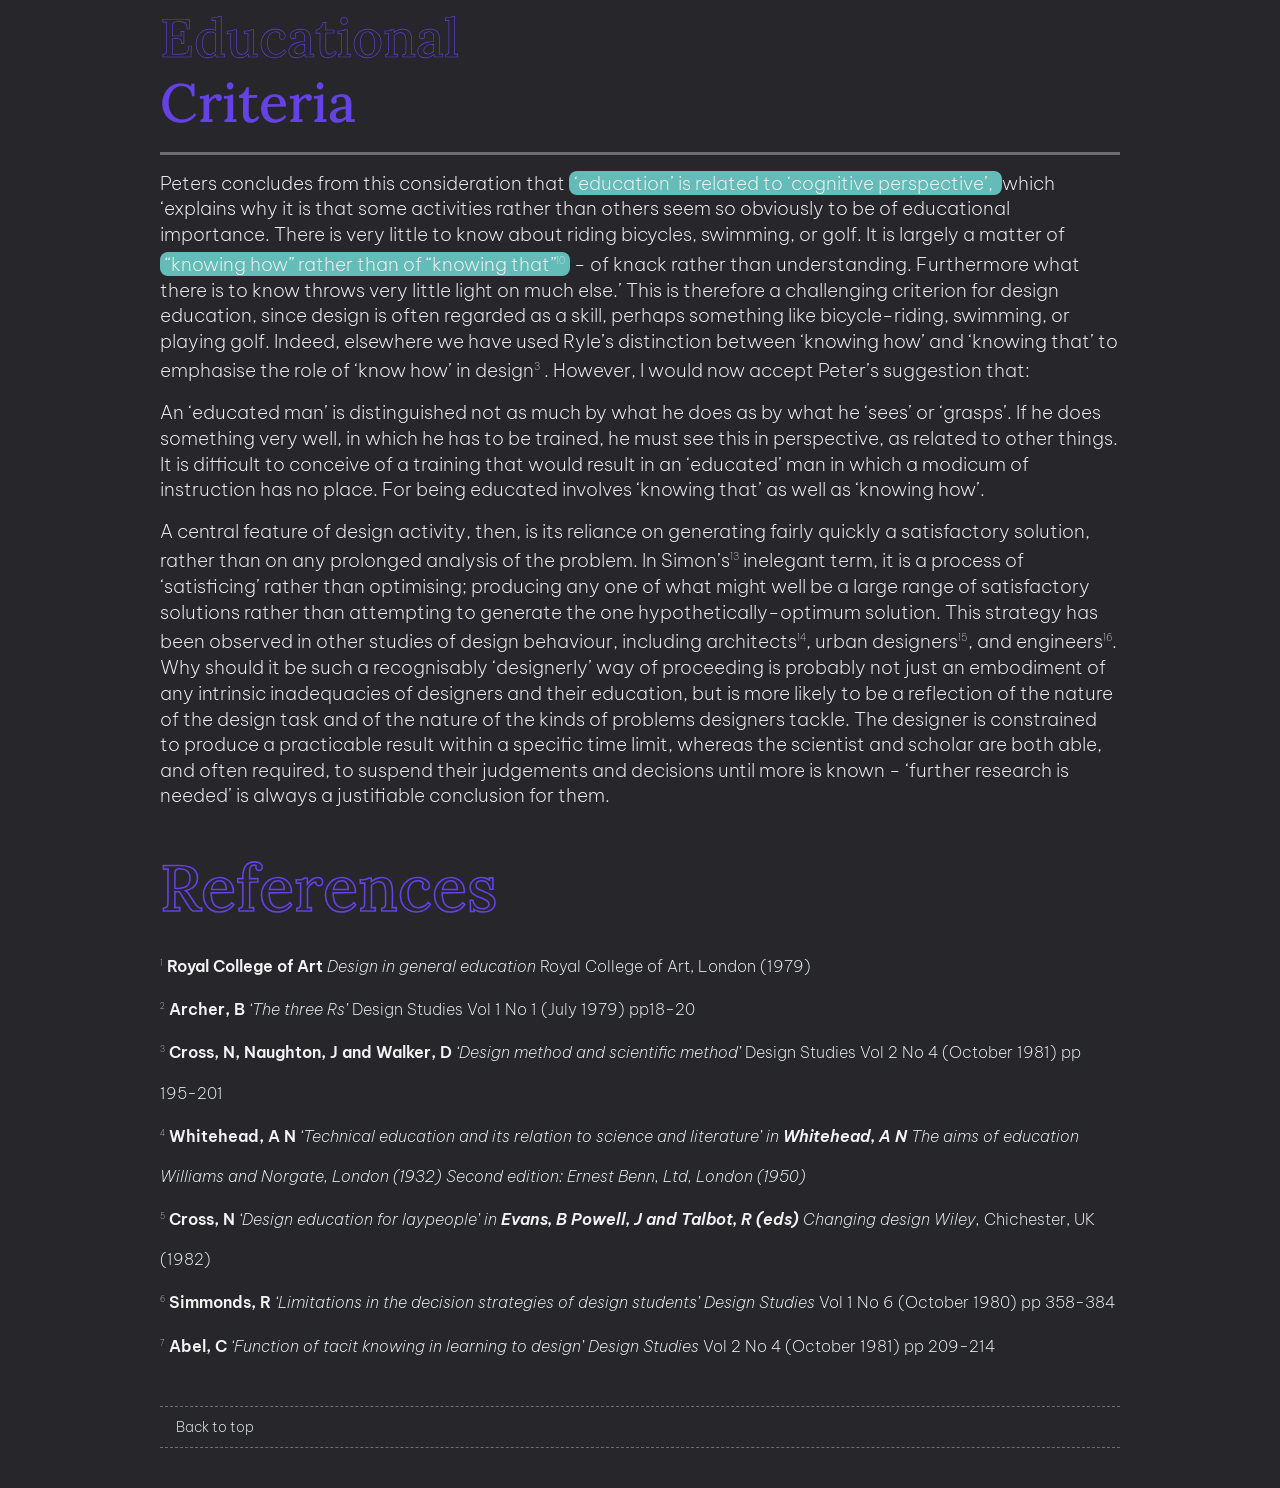
==== commit d0529da6: "Added mark" ====
--- a/direction-1/index.html
+++ b/direction-1/index.html
@@ -63,8 +63,8 @@
 					<p class="prologue">This is the third paper in a series being published in Design Studies, which aims to establish the theoretical bases for treating design as a coherent discipline of study. The first contribution in the series was from Bruce Archer, in the very first issue of Design Studies, and the second was from Gerald Nadler, in Vol 1, No 5. Further contributions are invited. Here, Nigel Cross takes up the arguments for a ‘third area’ of education - design - that were outlined by Archer. He further defines this area by contrasting it with the other two - sciences and humanities - and goes on to consider the criteria which design must satisfy to be acceptable must imply a reorientation from the instrumental aims of conventional design education, towards intrinsic values. These values derive from the ‘designerly ways of knowing’. Because of a common concern with these fundamental ‘ways of knowing’, both design research and design education are contributing to the development of design as a discipline. Keywords: education, ‘third area’, design criteria</p>
 				</section>
 				<section>
-					<p>A principal outcome of the Royal College of Art’s research project on ‘Design in general education’ was the restatement of a belief in a missing ‘third area’ of education<sup>1</sup>. The two already-established areas can be broadly classified as education in the sciences and education in the arts, or humanities. These ‘two cultures’ have long been recognised as dominating our social, cultural and educational systems.</p>
-					<p>The <em>‘third culture’</em> is not so easily recognised, simply because it has been neglected, and has not been adequately named or articulated. Archer<sup>2</sup> and his RCA colleagues were prepared to call it ‘Design with a capital D’ and to articulate it as ‘the collected experience of the material culture, and the collected body of experience, skill and understanding embodied in the arts of planning,inventing, making and doing’.</p>
+					<p>A principal outcome of the Royal College of Art’s research project on ‘Design in general education’ was the <mark>restatement of a belief in a missing ‘third area’ of education</mark><sup>1</sup>. The two already-established areas can be broadly classified as education in the sciences and education in the arts, or humanities. These ‘two cultures’ have long been recognised as dominating our social, cultural and educational systems.</p>
+					<p>The <em>‘third culture’</em> is not so easily recognised, simply because it has been neglected, and has not been adequately named or articulated. Archer<sup>2</sup> and his RCA colleagues were prepared to call it <mark>‘Design with a capital D’ </mark> and to articulate it as ‘the collected experience of the material culture, and the collected body of experience, skill and understanding <mark>embodied in the arts of planning,inventing, making and doing’.</mark></p>
 				</section>
 				<section class="table">
 					<p>Sciences</p>
@@ -101,10 +101,10 @@
 						<span class="section-number">02</span>
 						<h2 id="general-education"> Design in general <span>education</span> </h2>
 					</div>
-					<p>Traditionally, design teachers have been practising designers who pass on their knowledge, skills and values through a process of apprenticeship. Design students ‘act out’ the role of designer in small projects<sup>6</sup>, and are tutored in the process by more experienced designers. These design teachers are firstly designers, and only secondly and incidentally teachers. This model may be defensible for specialist education<sup>7</sup>, but in general education all teachers are (or should be) firstly teachers, and only secondly, if at all, specialists in any field</p>
+					<p>Traditionally, design teachers have been practising designers who pass on their knowledge, skills and values through a process of apprenticeship. <mark>Design students ‘act out’ the role of designer in small projects</mark><sup>6</sup>, and are tutored in the process by more experienced designers. <mark>These design teachers are firstly designers, and only secondly and incidentally teachers. </mark>This model may be defensible for specialist education<sup>7</sup>, but in general education all teachers are (or should be) firstly teachers, and only secondly, if at all, specialists in any field</p>
 				</section>
 				<section>
-					<p>To understand this distinction we must understand the differences between specialist education and general education. The main distinction lies in the difference between the instrumental, or <em>extrinsic</em>, aims that specialist education usually has, and the <em>intrinsic</em> aims that general education must have. It is perfectly acceptable for architectural education, say, to have the instrumental aim of providing competent designers of buildings, but this cannot be an aim of general education. Whatever government ministers or industrialists may think, the aim of general education is not the preparation of people for social work roles. In a sense there is no ‘aim’ to general education. Peters claims that:</p>
+					<p>To understand this distinction we must understand the<mark>differences between specialist education and general education.</mark>  The main distinction lies in the difference between the instrumental, or <em>extrinsic</em>, aims that specialist education usually has, and the <em>intrinsic</em> aims that general education must have. It is perfectly acceptable for architectural education, say, to have the instrumental aim of providing competent designers of buildings, but this cannot be an aim of general education. Whatever government ministers or industrialists may think, the aim of general education is not the preparation of people for social work roles. In a sense there is no ‘aim’ to general education. Peters claims that:</p>
 					<blockquote>
 							<p>It is as absurd to ask what the aim of education is as it is to ask what the aim of morality is… The only answer that can be given is to point to something intrinsic to education that is regarded as valuable such as the training of intellect or character. For to call something ‘educational’ is to intimate that the processes and activities themselves contribute to or involve something that is worthwhile… People think that education must be for the sake of something extrinsic that is worthwhile, whereas the truth is that being worthwhile is part of what is meant by calling it ‘education’.</p>
 					</blockquote>
@@ -113,7 +113,7 @@
 					<div class="section-header">
 						<h3> Educational <span>Criteria</span></h3>
 					</div>
-					<p>Peters concludes from this consideration that ‘education’ is related to ‘cognitive perspective’, which ‘explains why it is that some activities rather than others seem so obviously to be of educational importance. There is very little to know about riding bicycles, swimming, or golf. It is largely a matter of “knowing how” rather than of “knowing that”<sup>10</sup> - of knack rather than understanding. Furthermore what there is to know throws very little light on much else.’ This is therefore a challenging criterion for design education, since design is often regarded as a skill, perhaps something like bicycle-riding, swimming, or playing golf. Indeed, elsewhere we have used Ryle’s distinction between ‘knowing how’ and ‘knowing that’ to emphasise the role of ‘know how’ in design<sup>3</sup> . However, I would now accept Peter’s suggestion that: </p>
+					<p>Peters concludes from this consideration that <mark>‘education’ is related to ‘cognitive perspective’, </mark> which ‘explains why it is that some activities rather than others seem so obviously to be of educational importance. There is very little to know about riding bicycles, swimming, or golf. It is largely a matter of <mark>“knowing how” rather than of “knowing that”<sup>10</sup></mark> - of knack rather than understanding. Furthermore what there is to know throws very little light on much else.’ This is therefore a challenging criterion for design education, since design is often regarded as a skill, perhaps something like bicycle-riding, swimming, or playing golf. Indeed, elsewhere we have used Ryle’s distinction between ‘knowing how’ and ‘knowing that’ to emphasise the role of ‘know how’ in design<sup>3</sup> . However, I would now accept Peter’s suggestion that: </p>
 					<blockquote>
 						<p>An ‘educated man’ is distinguished not as much by what he does as by what he ‘sees’ or ‘grasps’. If he does something very well, in which he has to be trained, he must see this in perspective, as related to other things. It is difficult to conceive of a training that would result in an ‘educated’ man in which a modicum of instruction has no place. For being educated involves ‘knowing that’ as well as ‘knowing how’.</p>
 					</blockquote>
--- a/direction-1/style.css
+++ b/direction-1/style.css
@@ -280,6 +280,13 @@
 	color: var(--primary-white);
 }
 
+mark {
+	color: var(--primary-white);
+	background-color: rgb(100, 188, 185);
+	padding-inline: 0.3rem;
+	border-radius: var(--base-spacing);
+}
+
 .contentslabel {
 	display: block;
 	border-block-start: dashed rgb(110, 110, 110) 0.1rem;
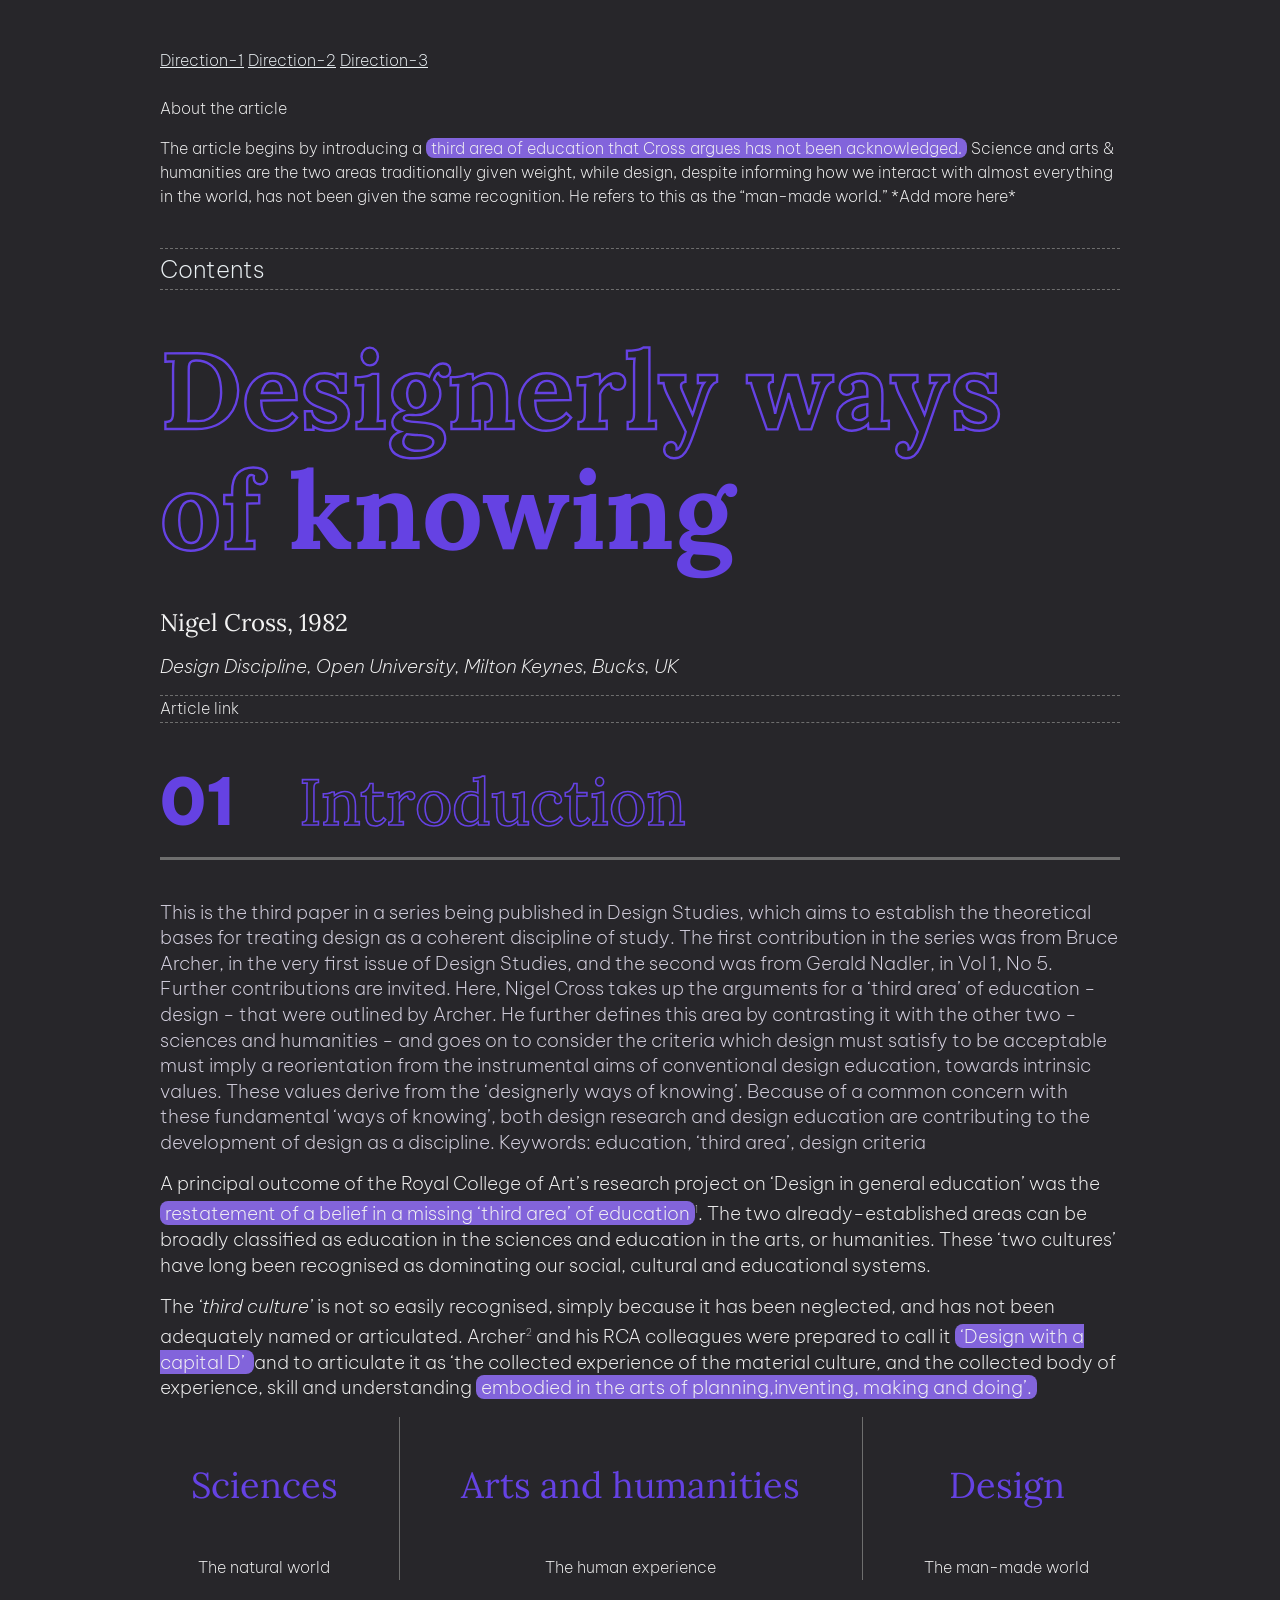
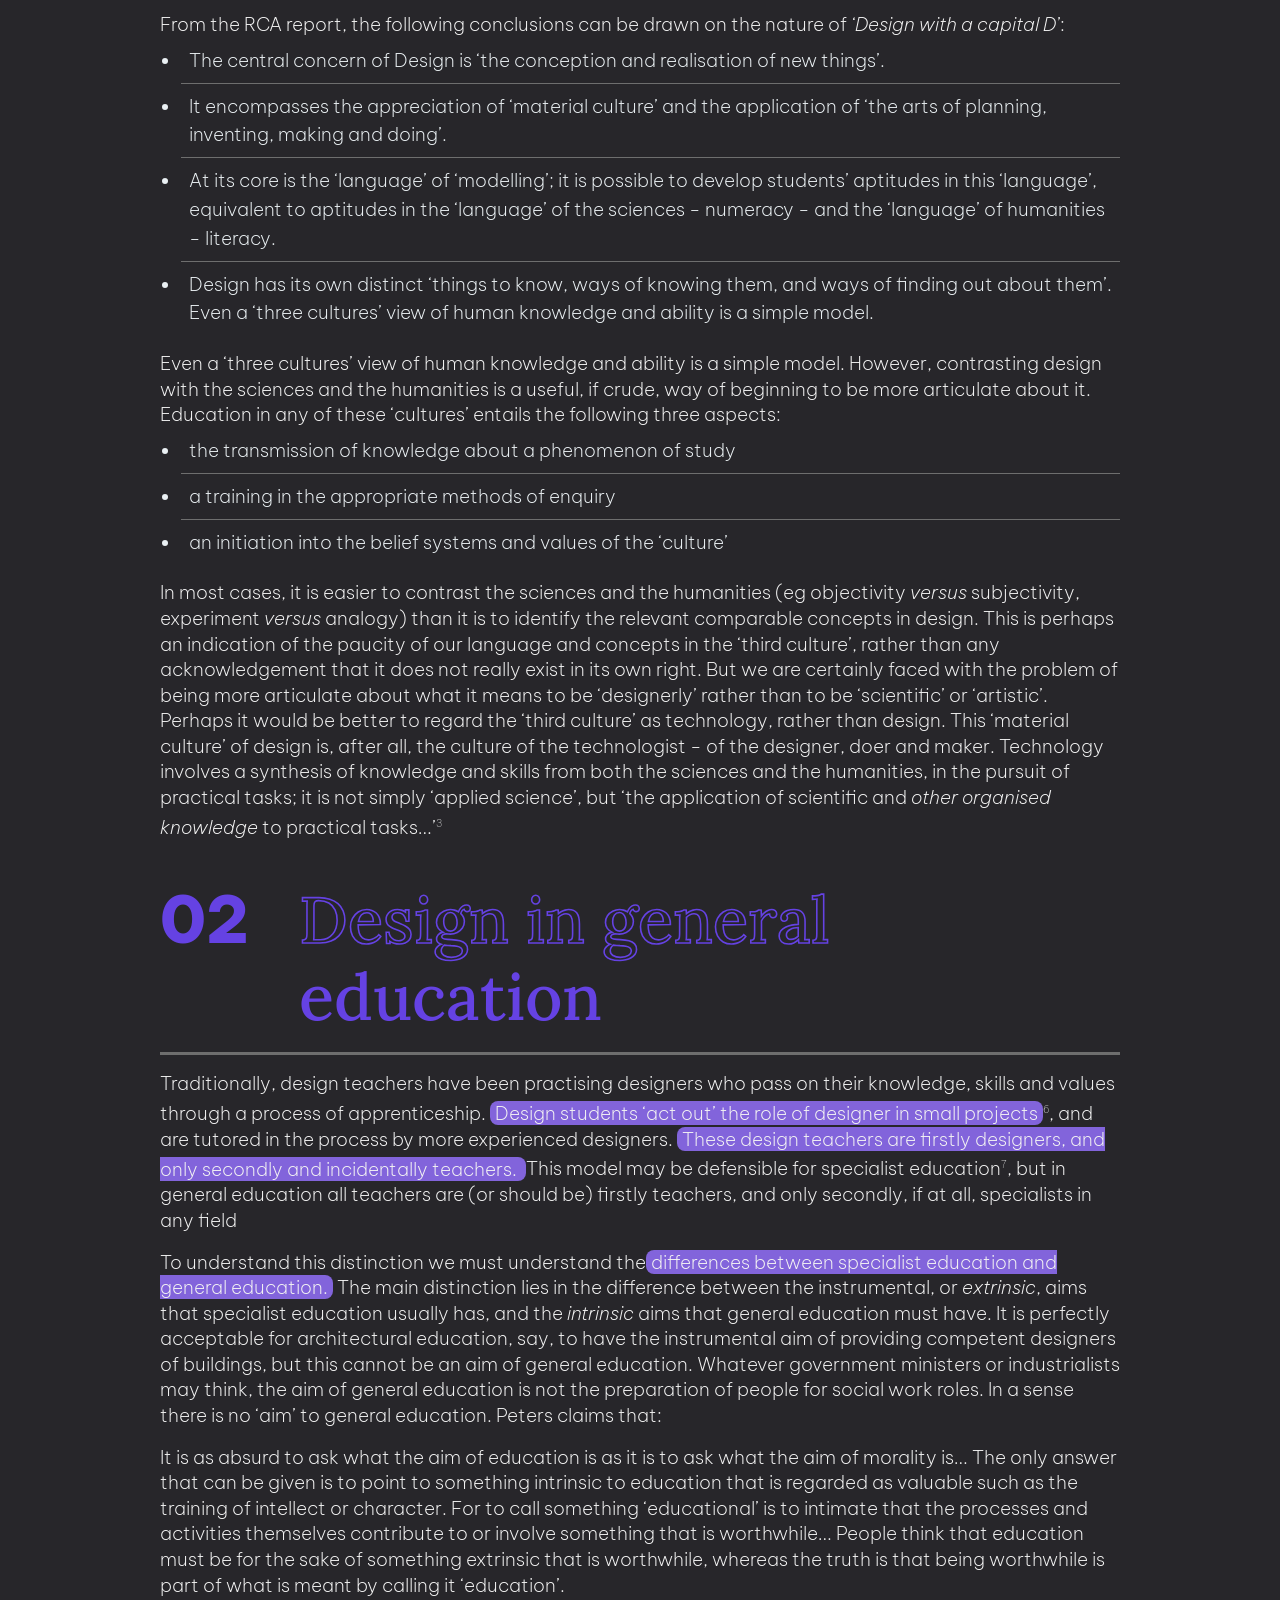
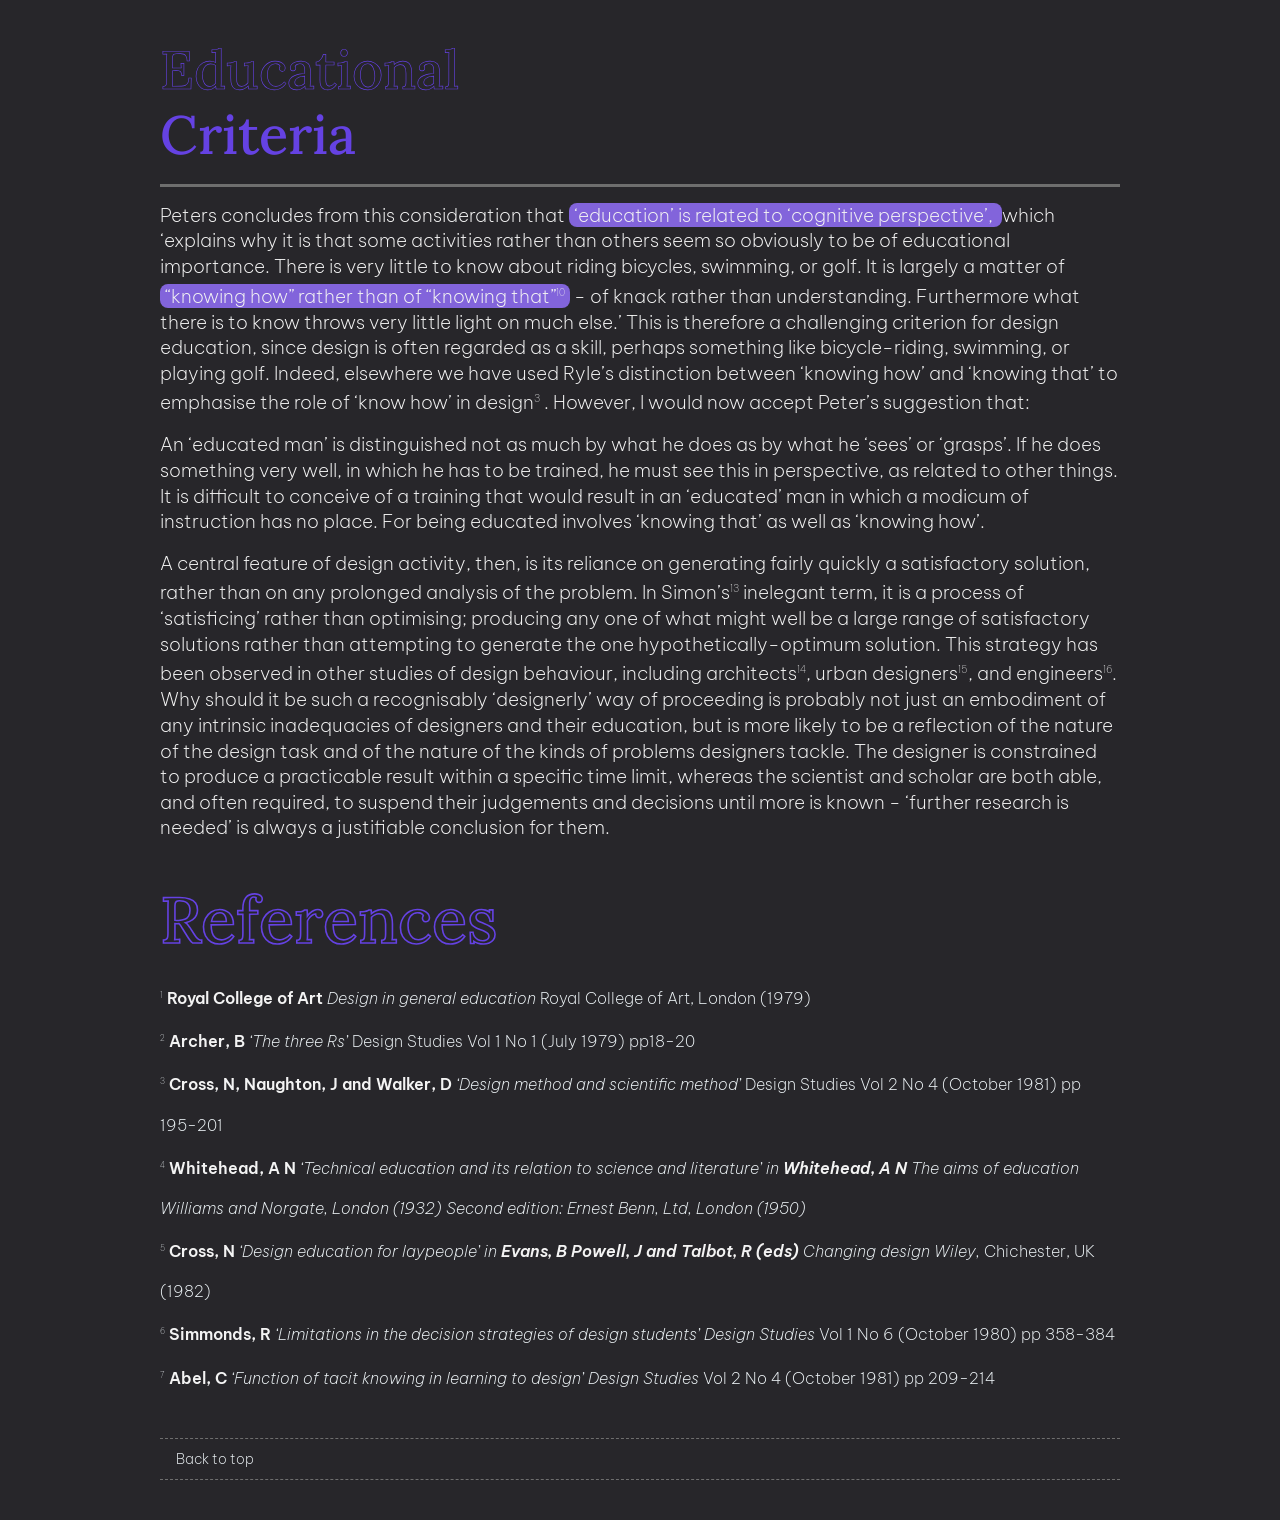
==== commit 7feb39f4: "Try 2 for flex box for the table" ====
--- a/direction-1/index.html
+++ b/direction-1/index.html
@@ -66,7 +66,7 @@
 					<p>A principal outcome of the Royal College of Art’s research project on ‘Design in general education’ was the <mark>restatement of a belief in a missing ‘third area’ of education</mark><sup>1</sup>. The two already-established areas can be broadly classified as education in the sciences and education in the arts, or humanities. These ‘two cultures’ have long been recognised as dominating our social, cultural and educational systems.</p>
 					<p>The <em>‘third culture’</em> is not so easily recognised, simply because it has been neglected, and has not been adequately named or articulated. Archer<sup>2</sup> and his RCA colleagues were prepared to call it <mark>‘Design with a capital D’ </mark> and to articulate it as ‘the collected experience of the material culture, and the collected body of experience, skill and understanding <mark>embodied in the arts of planning,inventing, making and doing’.</mark></p>
 				</section>
-				<section class="table">
+				<!-- <section class="table">
 					<p>Sciences</p>
 					<p class="tablecontent">The natural world</p>
 					<span class="divider"></span>
@@ -75,7 +75,25 @@
 					<span class="divider"></span>
 					<p class="hidden">Design</p>
 					<p class="tablecontent">The man-made world</p>
+				</section> -->
+
+				<section class="table">
+					<div>
+						<p class="tablehead">Sciences</p>
+						<p class="tablecontent">The natural world</p>
+					</div>
+					<span class="divider"></span>
+					<div>
+						<p class="tablehead">Arts and humanities</p>
+						<p class="tablecontent">The human experience</p>
+					</div>
+					<span class="divider"></span>
+					<div>
+						<p class="tablehead">Design</p>
+						<p class="tablecontent">The man-made world</p>
+					</div>
 				</section>
+
 				<section>
 					<p>From the RCA report, the following conclusions can be drawn on the nature of <em>‘Design with a capital D’</em>: </p>
 					<ul>
--- a/direction-1/style.css
+++ b/direction-1/style.css
@@ -282,7 +282,7 @@
 
 mark {
 	color: var(--primary-white);
-	background-color: rgb(100, 188, 185);
+	background-color: rgb(130, 100, 219);
 	padding-inline: 0.3rem;
 	border-radius: var(--base-spacing);
 }
@@ -300,8 +300,8 @@
 	}
 }
 
-.table {
-	display: flex;
+/* .table { */
+	/* display: flex;
 	justify-content: space-around;
 	padding-block-start: var(--paragraph-spacing);
 	padding-block-end: var(--paragraph-spacing);
@@ -309,8 +309,8 @@
 	span.divider {
 		border-inline-start: solid rgb(110, 110, 110) 0.1rem;
 		/* padding-block-start: var(--section-spacing); */
-	}
-	> p {
+
+	/* > p {
 		margin: 0;
 		color: var(--primary-purple);
 		font-family: var(--heading-typeface);
@@ -321,17 +321,53 @@
 			font-size: calc(1.5*var(--metadata));
 			padding-block: var(--section-spacing);
 		}
-	}
-	p.tablecontent {
+	} */
+	/* p.tablecontent {
 		font-family: var(--primary-typeface);
 		color: var(--primary-white);
 		font-size: var(--content);
+	} */
+
+.table {
+	display: flex;
+	flex-direction: row;
+	justify-content: space-around;
+	padding-block-start: var(--paragraph-spacing);
+	padding-block-end: var(--paragraph-spacing);
+
+	span.divider {
+		border-inline-start: solid rgb(110, 110, 110) 0.1rem;
+	}
+
+	div {
+		display: flex;
+		flex-direction: column;
+		justify-content: space-around;
+		align-items: center;
+	}
+
+	.tablehead {
+		color: var(--primary-purple);
+		font-family: var(--heading-typeface);
+		font-size: var(--metadata);
+		padding-block: var(--paragraph-spacing);
+
+		@media (width > 768px) {
+			font-size: calc(1.5*var(--metadata));
+			padding-block: var(--section-spacing);
+		}
+	}
+
+	.tablecontent {
+		font-family: var(--primary-typeface);
+		color: var(--primary-white);
+		font-size: var(--content);
 	}
 }
 
 	.section-header {
 		display: grid;
-		grid-template-columns: repeat(6, 1fr);
+		grid-template-columns: repeat(7, 1fr);
 		gap: var(--paragraph-spacing);
 		align-items: baseline;
 		border-block-end: solid rgb(110, 110, 110) 0.2rem;
@@ -348,7 +384,7 @@
 		}
 
 		h2 {
-			grid-column: span 5;
+			grid-column: span 6;
 		}
 	}
 
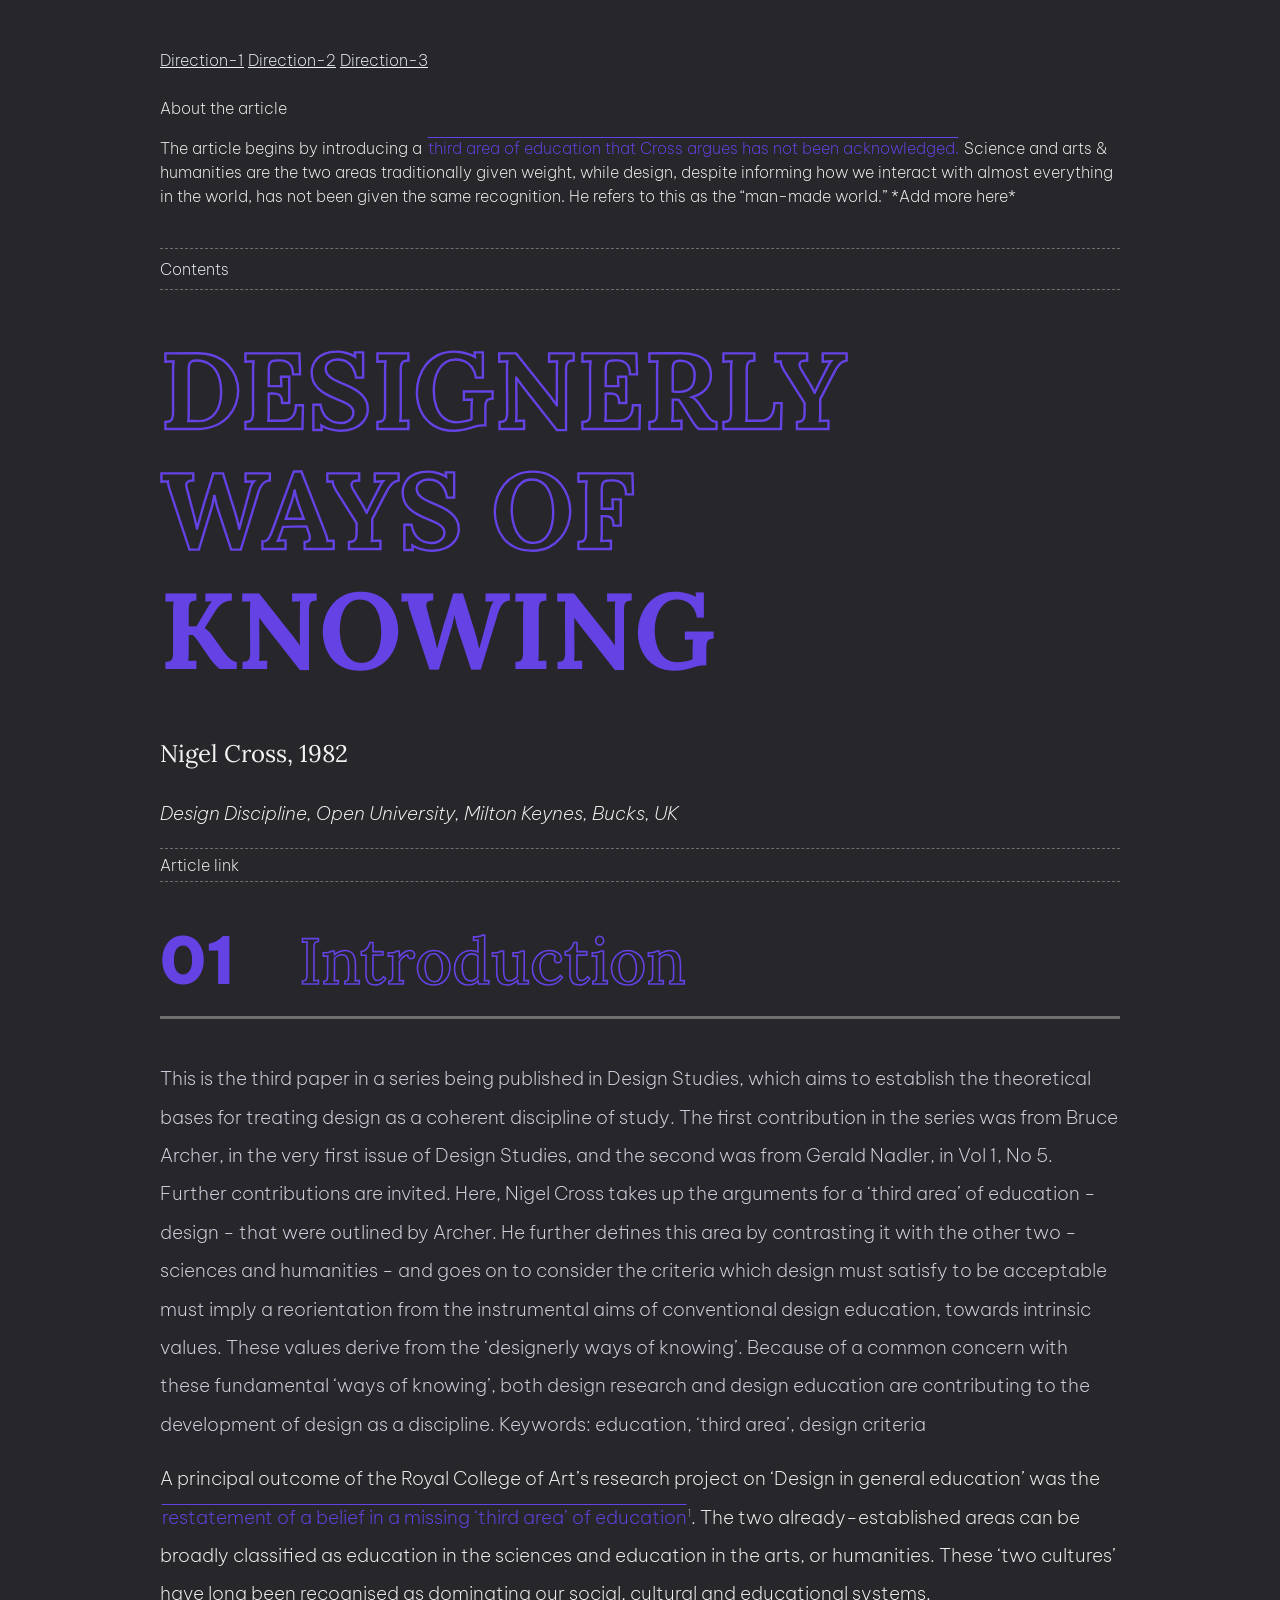
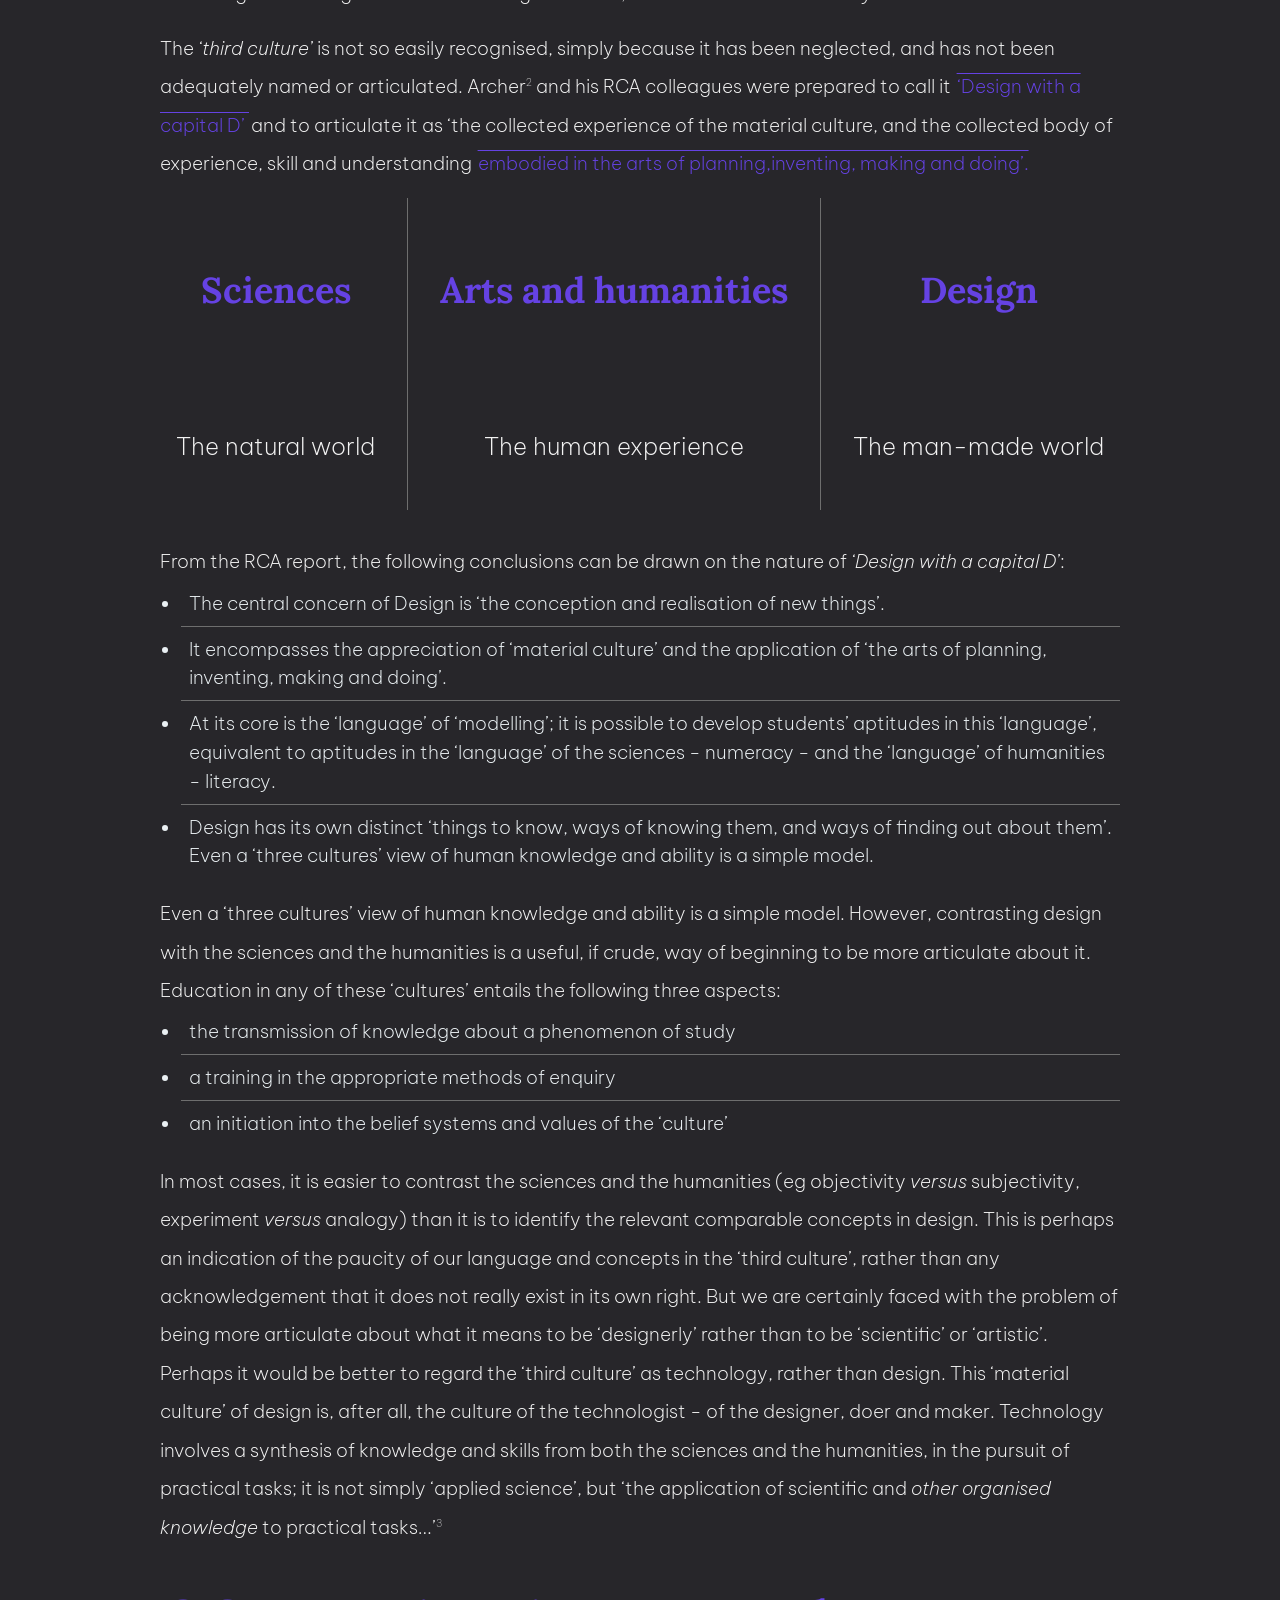
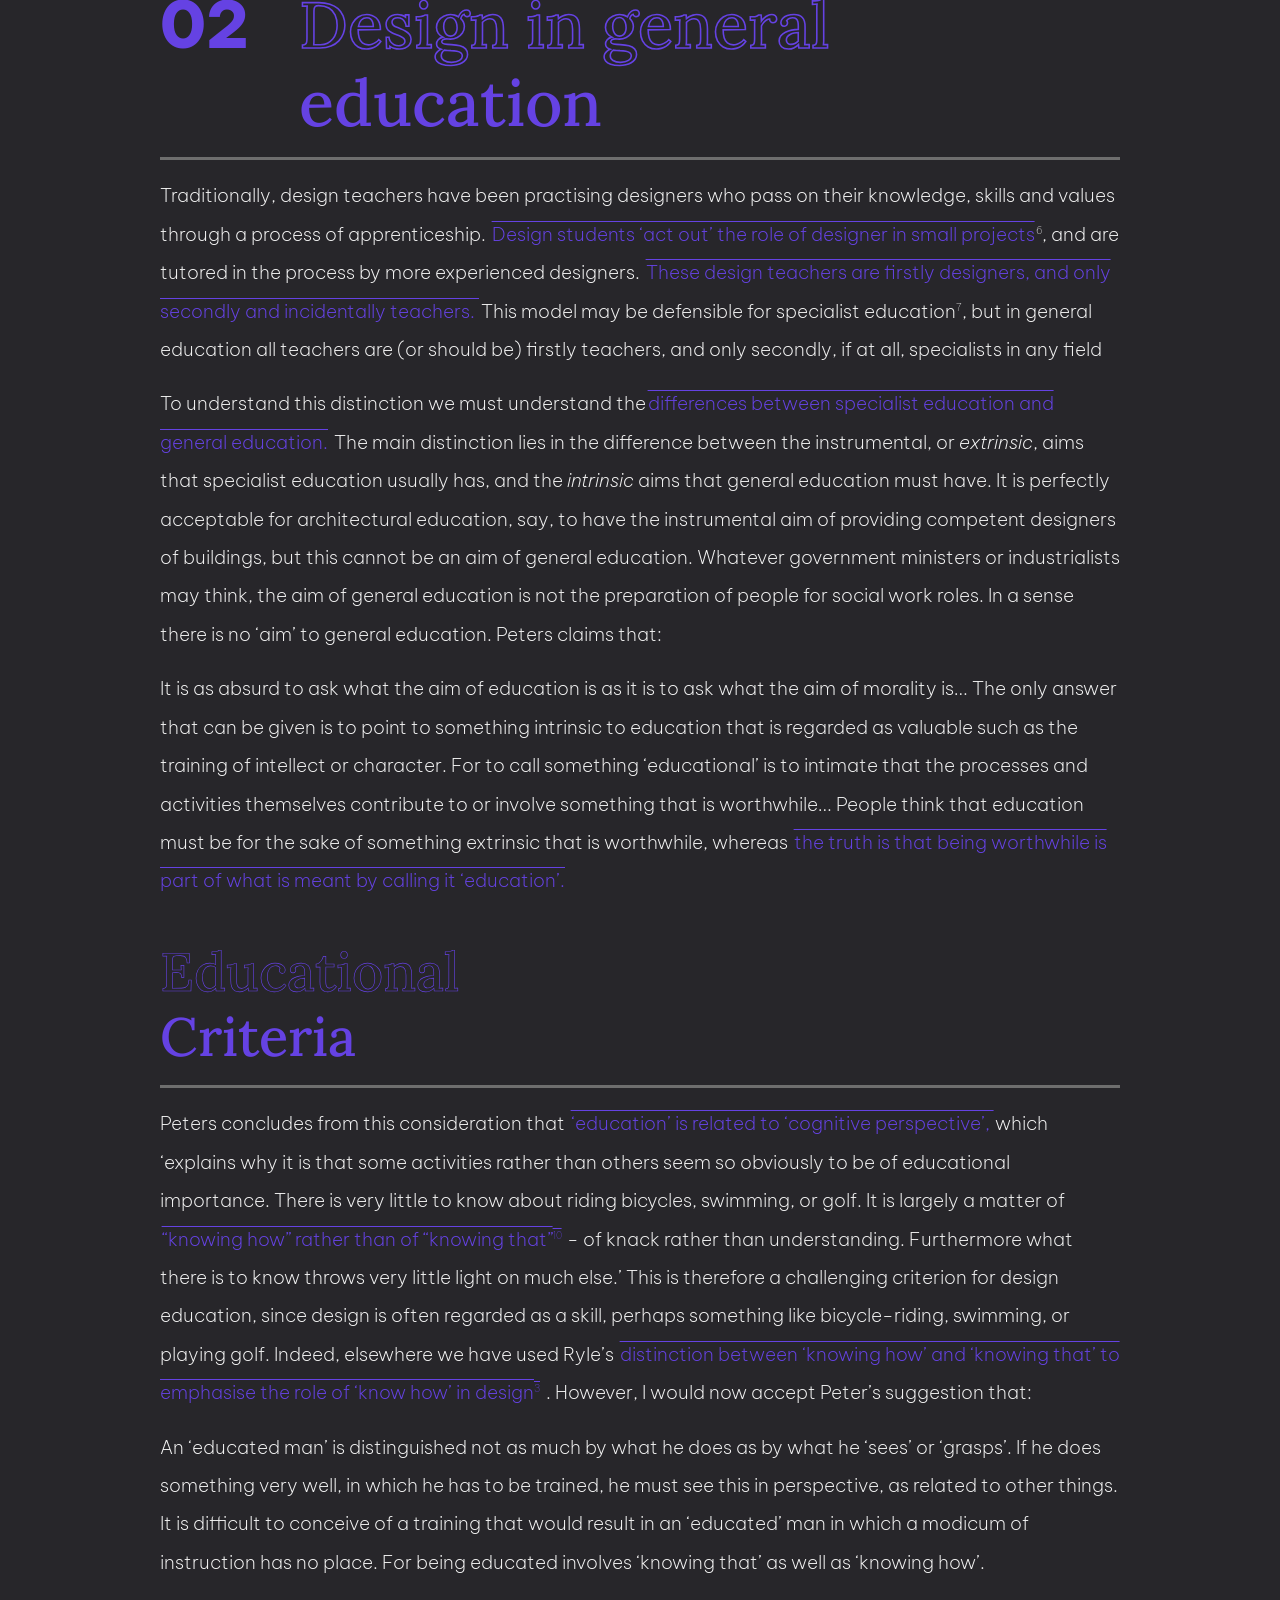
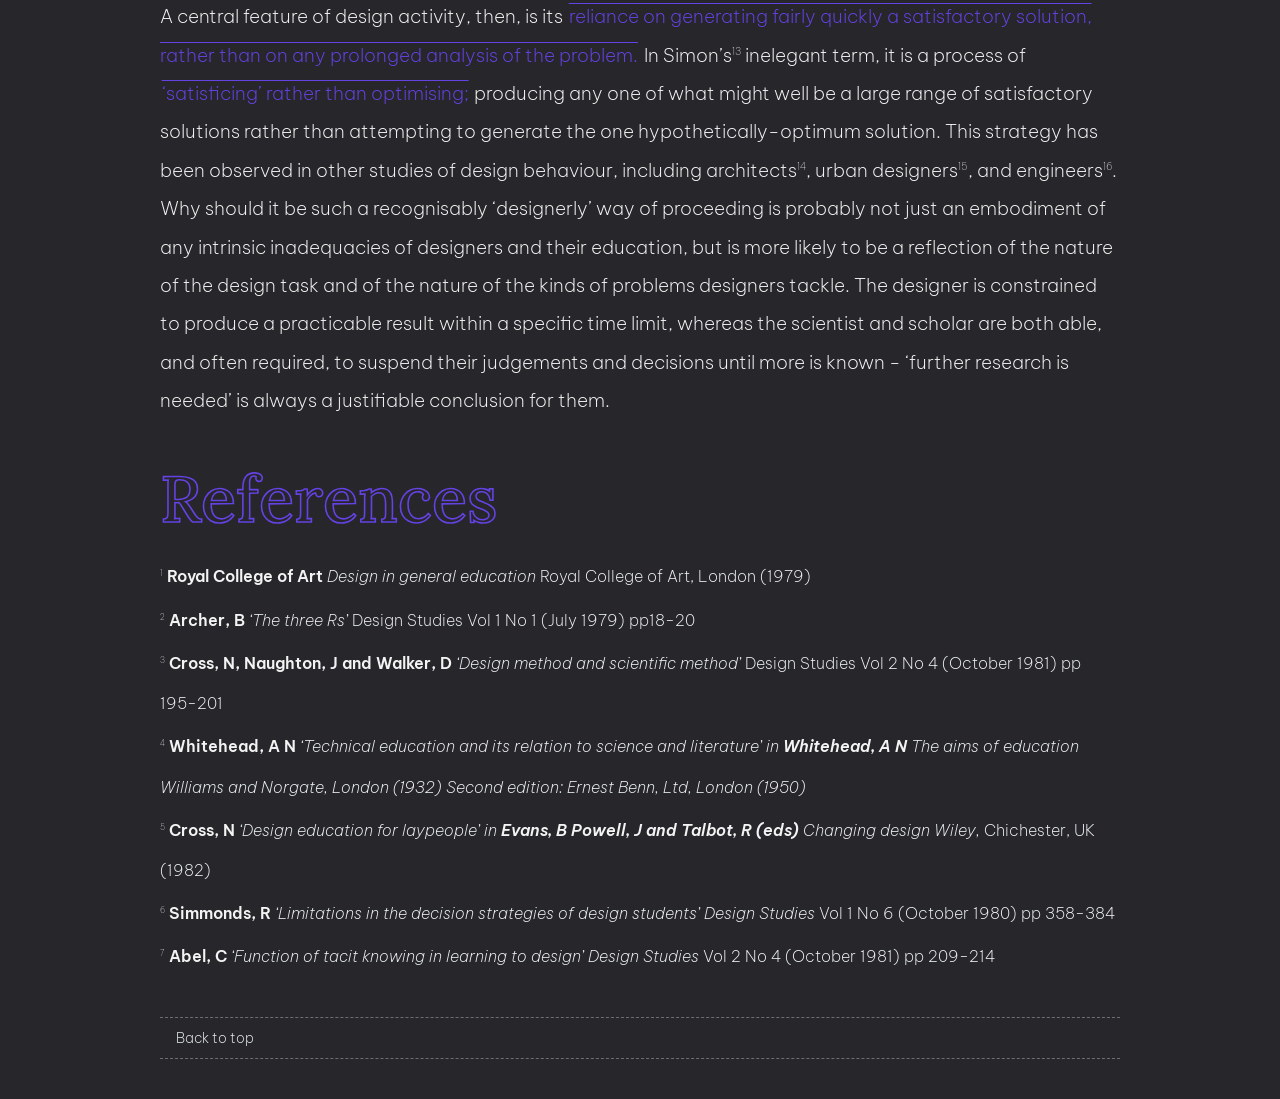
==== commit 8146d1a3: "Added marks and google fonts for style 2" ====
--- a/direction-1/index.html
+++ b/direction-1/index.html
@@ -124,20 +124,20 @@
 				<section>
 					<p>To understand this distinction we must understand the<mark>differences between specialist education and general education.</mark>  The main distinction lies in the difference between the instrumental, or <em>extrinsic</em>, aims that specialist education usually has, and the <em>intrinsic</em> aims that general education must have. It is perfectly acceptable for architectural education, say, to have the instrumental aim of providing competent designers of buildings, but this cannot be an aim of general education. Whatever government ministers or industrialists may think, the aim of general education is not the preparation of people for social work roles. In a sense there is no ‘aim’ to general education. Peters claims that:</p>
 					<blockquote>
-							<p>It is as absurd to ask what the aim of education is as it is to ask what the aim of morality is… The only answer that can be given is to point to something intrinsic to education that is regarded as valuable such as the training of intellect or character. For to call something ‘educational’ is to intimate that the processes and activities themselves contribute to or involve something that is worthwhile… People think that education must be for the sake of something extrinsic that is worthwhile, whereas the truth is that being worthwhile is part of what is meant by calling it ‘education’.</p>
+							<p>It is as absurd to ask what the aim of education is as it is to ask what the aim of morality is… The only answer that can be given is to point to something intrinsic to education that is regarded as valuable such as the training of intellect or character. For to call something ‘educational’ is to intimate that the processes and activities themselves contribute to or involve something that is worthwhile… People think that education must be for the sake of something extrinsic that is worthwhile, whereas <mark>the truth is that being worthwhile is part of what is meant by calling it ‘education’.</mark></p>
 					</blockquote>
 				</section>
 				<section>
 					<div class="section-header">
 						<h3> Educational <span>Criteria</span></h3>
 					</div>
-					<p>Peters concludes from this consideration that <mark>‘education’ is related to ‘cognitive perspective’, </mark> which ‘explains why it is that some activities rather than others seem so obviously to be of educational importance. There is very little to know about riding bicycles, swimming, or golf. It is largely a matter of <mark>“knowing how” rather than of “knowing that”<sup>10</sup></mark> - of knack rather than understanding. Furthermore what there is to know throws very little light on much else.’ This is therefore a challenging criterion for design education, since design is often regarded as a skill, perhaps something like bicycle-riding, swimming, or playing golf. Indeed, elsewhere we have used Ryle’s distinction between ‘knowing how’ and ‘knowing that’ to emphasise the role of ‘know how’ in design<sup>3</sup> . However, I would now accept Peter’s suggestion that: </p>
+					<p>Peters concludes from this consideration that <mark>‘education’ is related to ‘cognitive perspective’, </mark> which ‘explains why it is that some activities rather than others seem so obviously to be of educational importance. There is very little to know about riding bicycles, swimming, or golf. It is largely a matter of <mark>“knowing how” rather than of “knowing that”<sup>10</sup></mark> - of knack rather than understanding. Furthermore what there is to know throws very little light on much else.’ This is therefore a challenging criterion for design education, since design is often regarded as a skill, perhaps something like bicycle-riding, swimming, or playing golf. Indeed, elsewhere we have used Ryle’s <mark>distinction between ‘knowing how’ and ‘knowing that’ to emphasise the role of ‘know how’ in design<sup>3</sup></mark> . However, I would now accept Peter’s suggestion that: </p>
 					<blockquote>
 						<p>An ‘educated man’ is distinguished not as much by what he does as by what he ‘sees’ or ‘grasps’. If he does something very well, in which he has to be trained, he must see this in perspective, as related to other things. It is difficult to conceive of a training that would result in an ‘educated’ man in which a modicum of instruction has no place. For being educated involves ‘knowing that’ as well as ‘knowing how’.</p>
 					</blockquote>
 				</section>
 				<section>
-					<p> A central feature of design activity, then, is its reliance on generating fairly quickly a satisfactory solution, rather than on any prolonged analysis of the problem. In Simon’s<sup>13</sup> inelegant term, it is a process of ‘satisficing’ rather than optimising; producing any one of what might well be a large range of satisfactory solutions rather than attempting to generate the one hypothetically-optimum solution.  This strategy has been observed in other studies of design behaviour, including architects<sup>14</sup>, urban designers<sup>15</sup>, and engineers<sup>16</sup>. Why should it be such a recognisably ‘designerly’ way of proceeding is probably not just an embodiment of any intrinsic inadequacies of designers and their education, but is more likely to be a reflection of the nature of the design task and of the nature of the kinds of problems designers tackle. The designer is constrained to produce a practicable result within a specific time limit, whereas the scientist and scholar are both able, and often required, to suspend their judgements and decisions until more is known - ‘further research is needed’ is always a justifiable conclusion for them.</p>
+					<p> A central feature of design activity, then, is its <mark>reliance on generating fairly quickly a satisfactory solution, rather than on any prolonged analysis of the problem.</mark> In Simon’s<sup>13</sup> inelegant term, it is a process of <mark> ‘satisficing’ rather than optimising;</mark> producing any one of what might well be a large range of satisfactory solutions rather than attempting to generate the one hypothetically-optimum solution.  This strategy has been observed in other studies of design behaviour, including architects<sup>14</sup>, urban designers<sup>15</sup>, and engineers<sup>16</sup>. Why should it be such a recognisably ‘designerly’ way of proceeding is probably not just an embodiment of any intrinsic inadequacies of designers and their education, but is more likely to be a reflection of the nature of the design task and of the nature of the kinds of problems designers tackle. The designer is constrained to produce a practicable result within a specific time limit, whereas the scientist and scholar are both able, and often required, to suspend their judgements and decisions until more is known - ‘further research is needed’ is always a justifiable conclusion for them.</p>
 				</section>
 			</main>
 				<footer>
--- a/direction-1/style.css
+++ b/direction-1/style.css
@@ -94,14 +94,15 @@
 	font-family:var(--heading-typeface);
 	-webkit-text-stroke: 0.1rem rgb(101, 66, 227);
 	font-weight: var(--extrabold-wt);
+	text-transform: uppercase;
 	/* font-size: var(--subheading-lrg); */
 	/* line-height: var(--open-leading); */
 	margin-block-start: var(--section-spacing);
 	margin-block-end: var(--section-spacing);
 
 	/* @media (width > 600px) { */
-		font-size: clamp(var(--subheading-sm), 10vw , var(--heading));
-		line-height: clamp(var(--relaxed-leading), 10vw , var(--extraloose-leading));
+		font-size: clamp(var(--subheading-sm), 14vw , var(--heading));
+		line-height: clamp(var(--relaxed-leading), 12vw , var(--extraloose-leading));
 		@media (width > 600px) {
 			-webkit-text-stroke: 0.15rem rgb(101, 66, 227);
 		}
@@ -143,11 +144,12 @@
 	color: var(--primary-white);
 	font-weight: var(--regular-wt);
 	font-size: var(--content);
-	line-height: var(--regular-leading);
+	/* line-height: calc(2*var(--regular-leading)); */
+	line-height: 2;
 
 	/* @media (width > 600px) { */
 		font-size: clamp(var(--content), 1.5vw , var(--metadata));
-		line-height: clamp(var(--regular-leading), 2vw , var(--relaxed-leading));
+		/* line-height: clamp(var(--regular-leading), 2vw , var(--relaxed-leading)); */
 			/* Accessibility for text */
 			/* https://developer.mozilla.org/en-US/docs/Web/CSS/Reference/Values/clamp */
 			/* The same system can be applied to make the content responsive. For example the leading for all paragraphs will never go below regular leading and never over relaxed leading. */
@@ -281,17 +283,18 @@
 }
 
 mark {
-	color: var(--primary-white);
-	background-color: rgb(130, 100, 219);
-	padding-inline: 0.3rem;
-	border-radius: var(--base-spacing);
+	color: var(--primary-purple);
+	text-decoration: overline;
+	/* background-color: rgb(130, 100, 219); */
+	padding-inline: 0.1rem;
+	/* border-radius: var(--base-spacing); */
 }
 
 .contentslabel {
 	display: block;
 	border-block-start: dashed rgb(110, 110, 110) 0.1rem;
 	border-block-end: dashed rgb(110, 110, 110) 0.1rem;
-	font-size: var(--metadata);
+	font-size: calc(var(--metadata)/1.5);
 
 	@media (width > 768px) {
 		&:hover {
@@ -340,20 +343,23 @@
 	}
 
 	div {
-		display: flex;
+		/* display: flex; */
 		flex-direction: column;
 		justify-content: space-around;
 		align-items: center;
+		text-align: center;
 	}
 
 	.tablehead {
 		color: var(--primary-purple);
 		font-family: var(--heading-typeface);
 		font-size: var(--metadata);
+		font-weight: var(--bold-wt);
 		padding-block: var(--paragraph-spacing);
 
 		@media (width > 768px) {
 			font-size: calc(1.5*var(--metadata));
+			font-weight: var(--extrabold-wt);
 			padding-block: var(--section-spacing);
 		}
 	}
@@ -362,6 +368,11 @@
 		font-family: var(--primary-typeface);
 		color: var(--primary-white);
 		font-size: var(--content);
+
+		@media (width > 768px) {
+			font-size: var(--metadata);
+			padding-block: var(--section-spacing);
+		}
 	}
 }
 
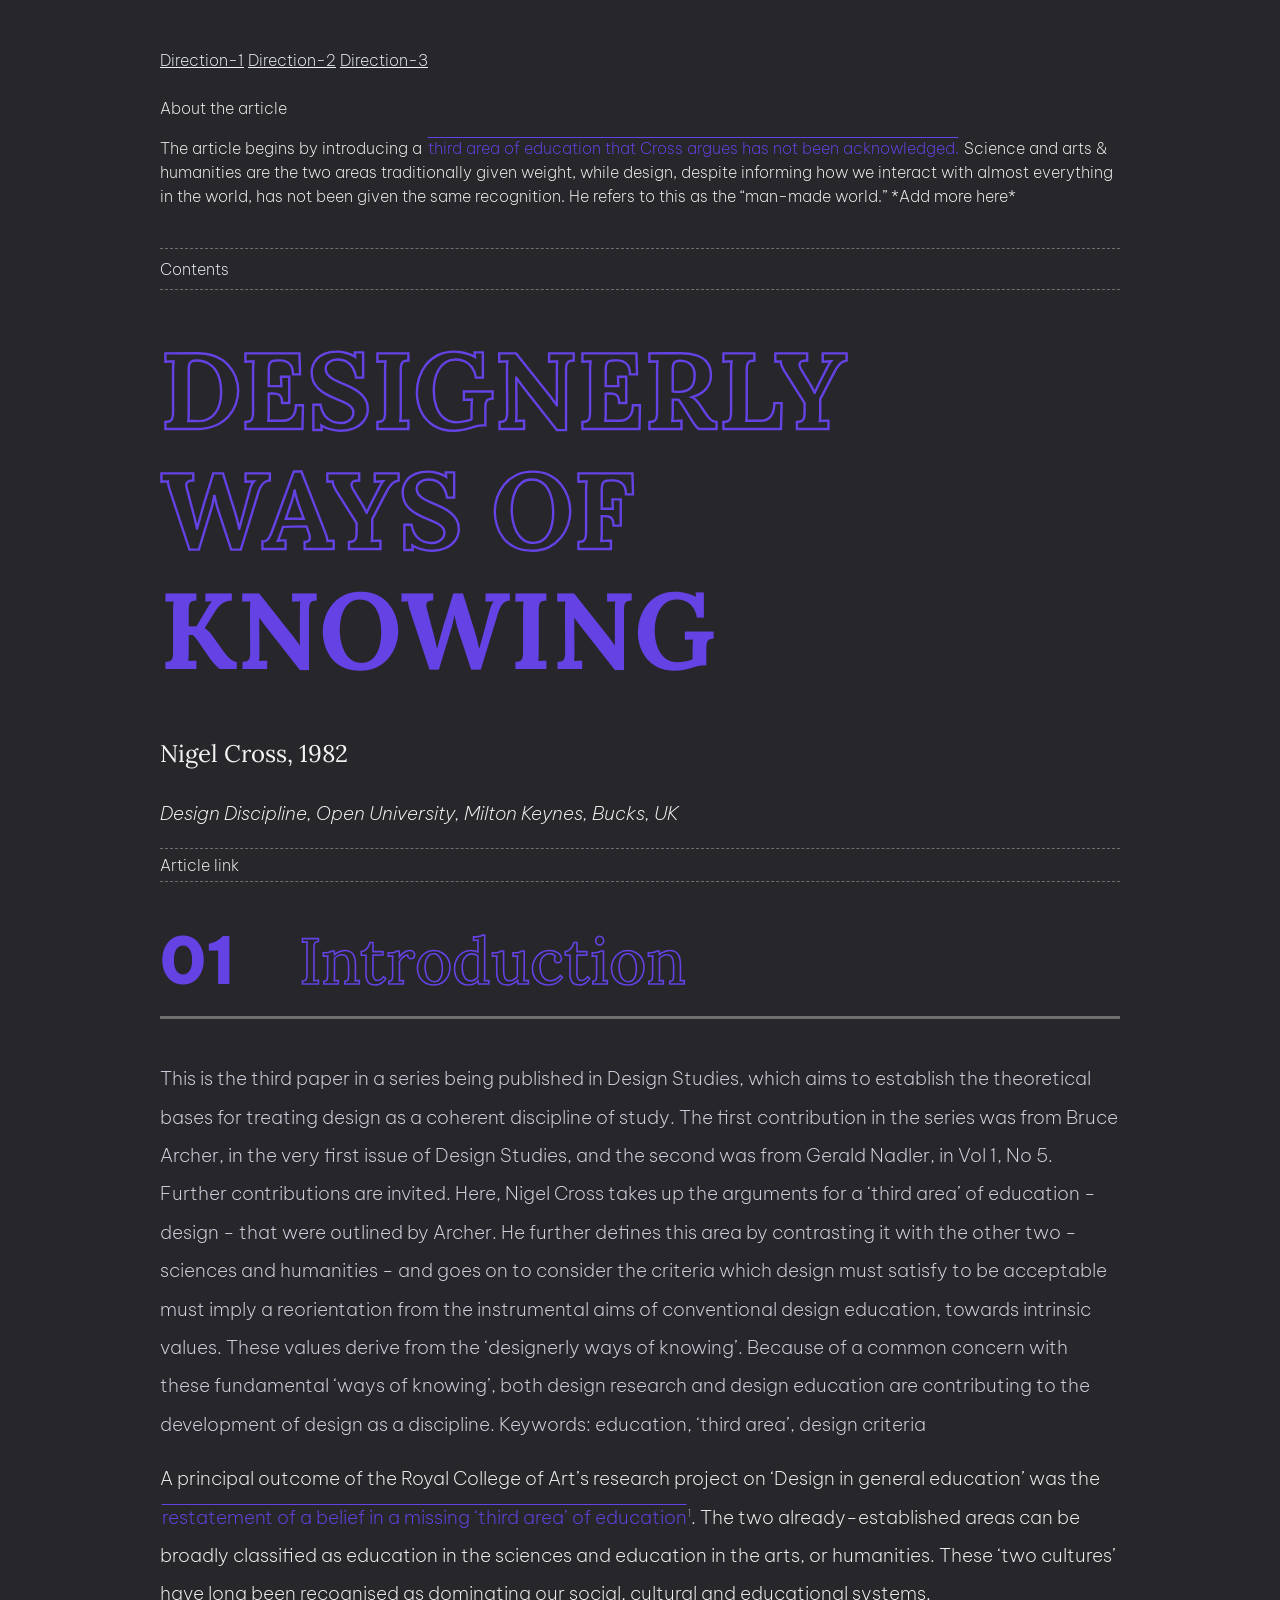
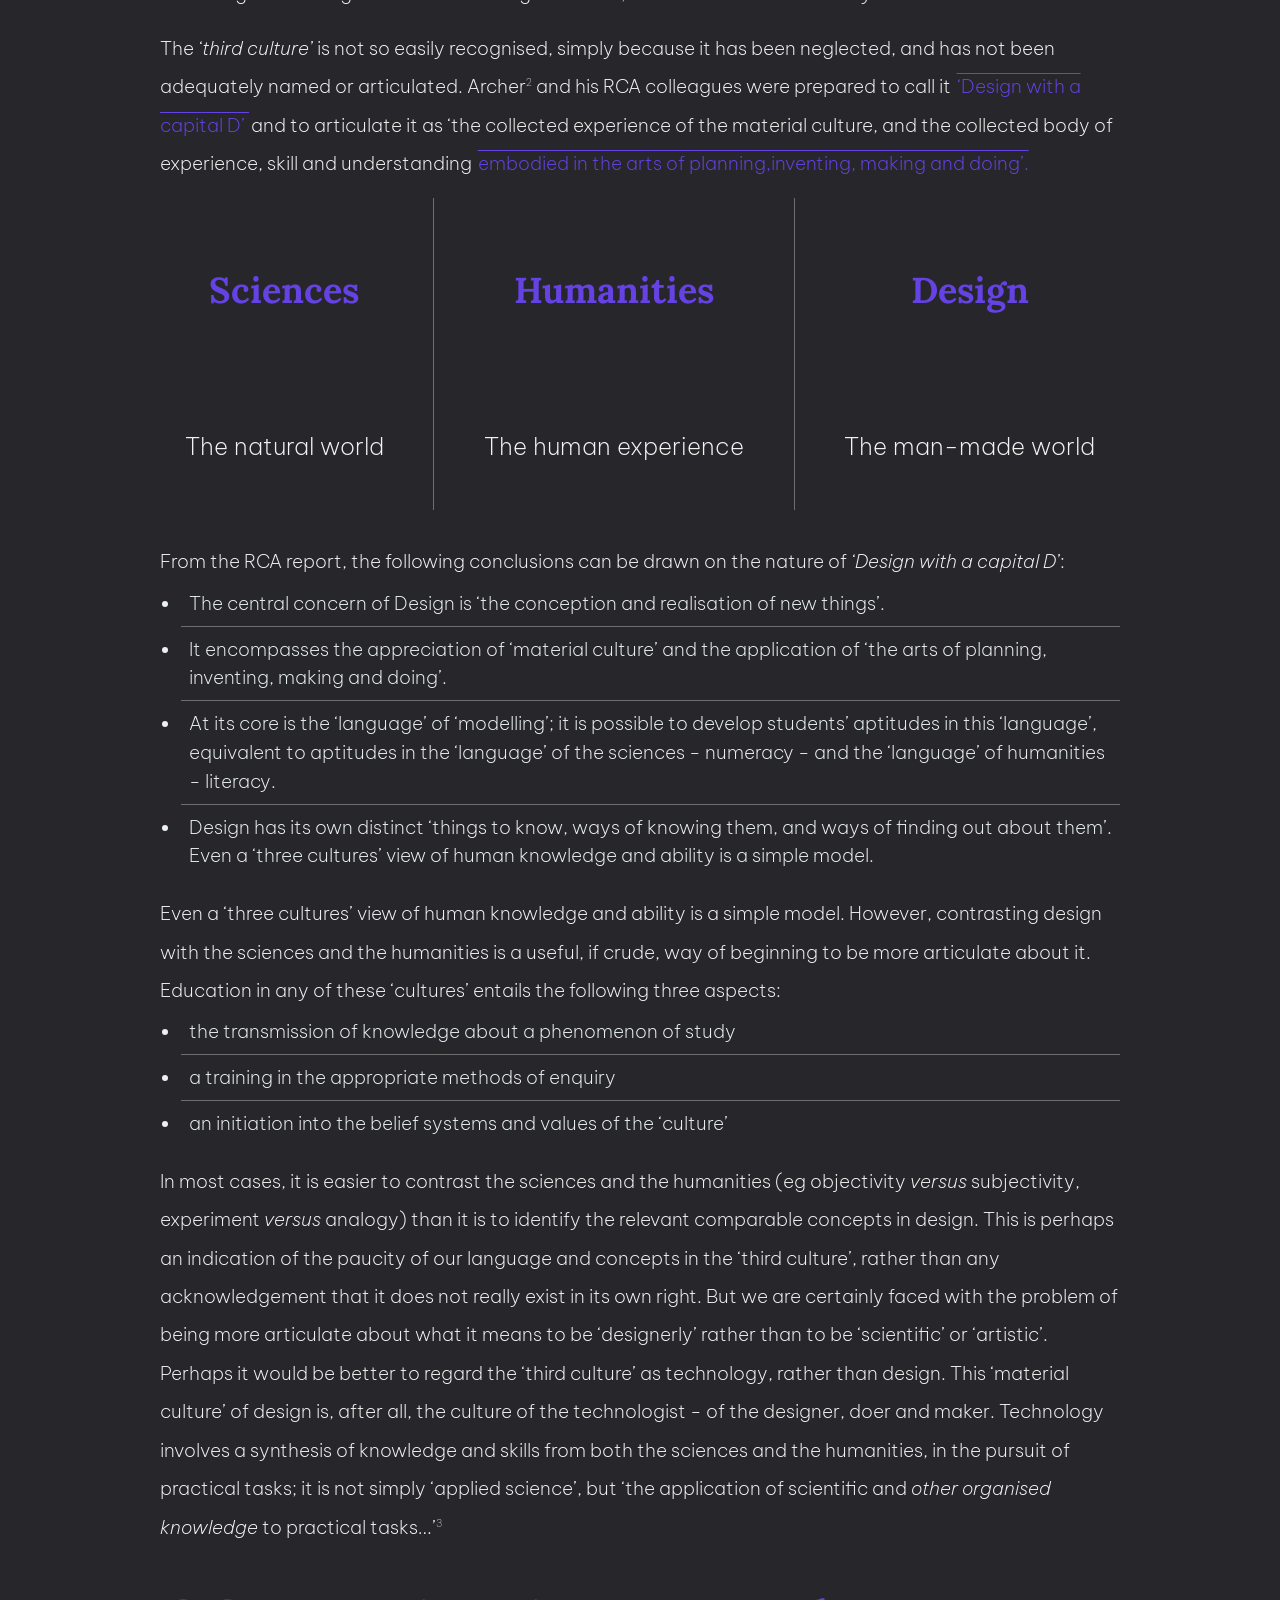
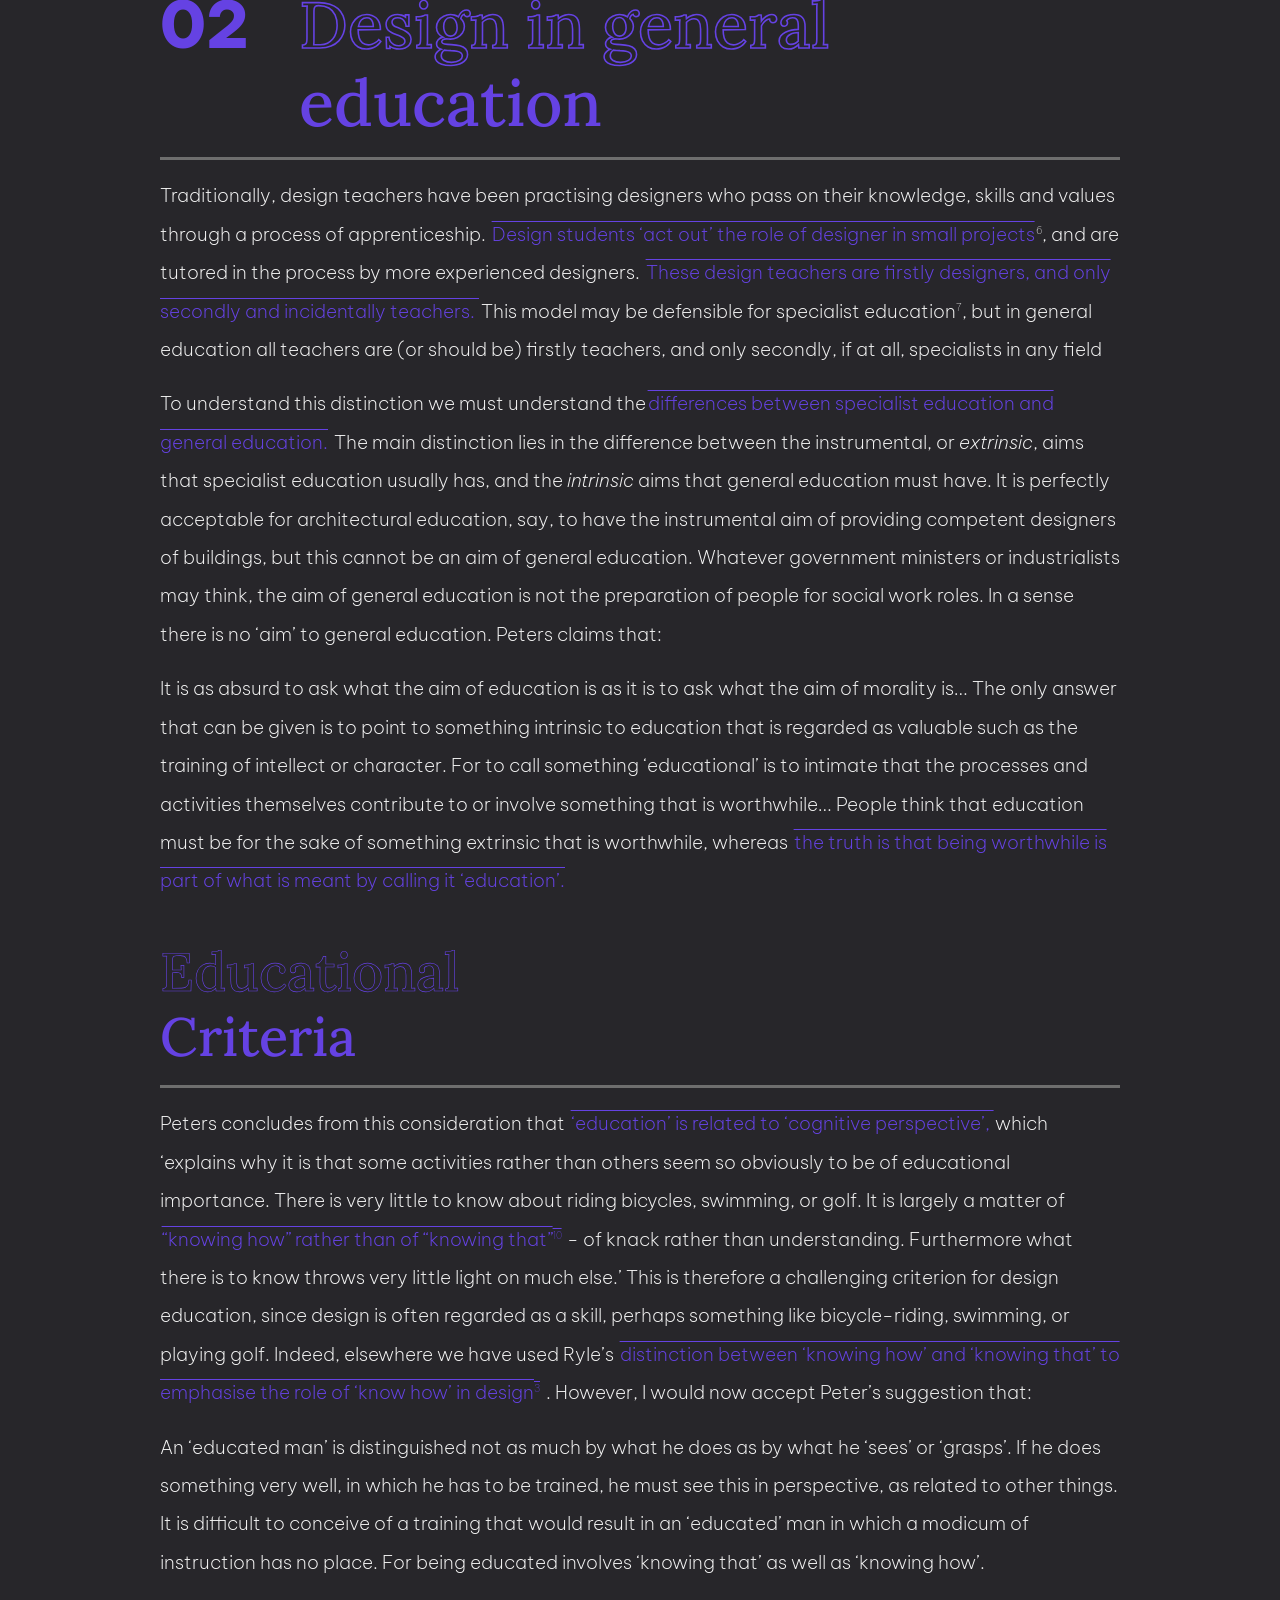
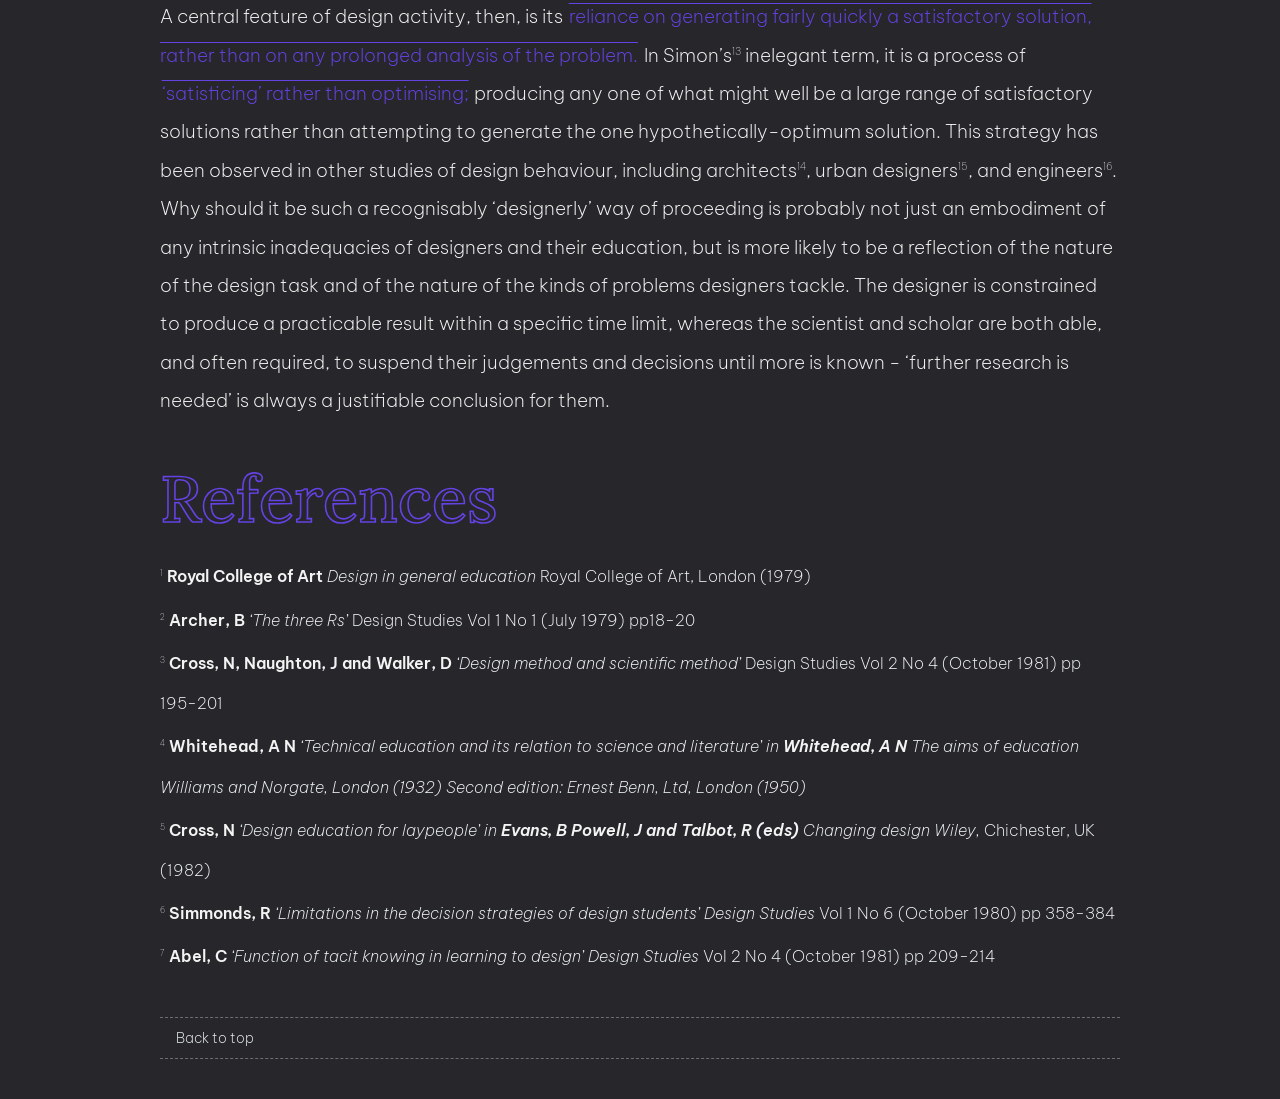
==== commit 01570be0: "key argument section for style 2" ====
--- a/direction-1/index.html
+++ b/direction-1/index.html
@@ -84,7 +84,7 @@
 					</div>
 					<span class="divider"></span>
 					<div>
-						<p class="tablehead">Arts and humanities</p>
+						<p class="tablehead">Humanities</p>
 						<p class="tablecontent">The human experience</p>
 					</div>
 					<span class="divider"></span>
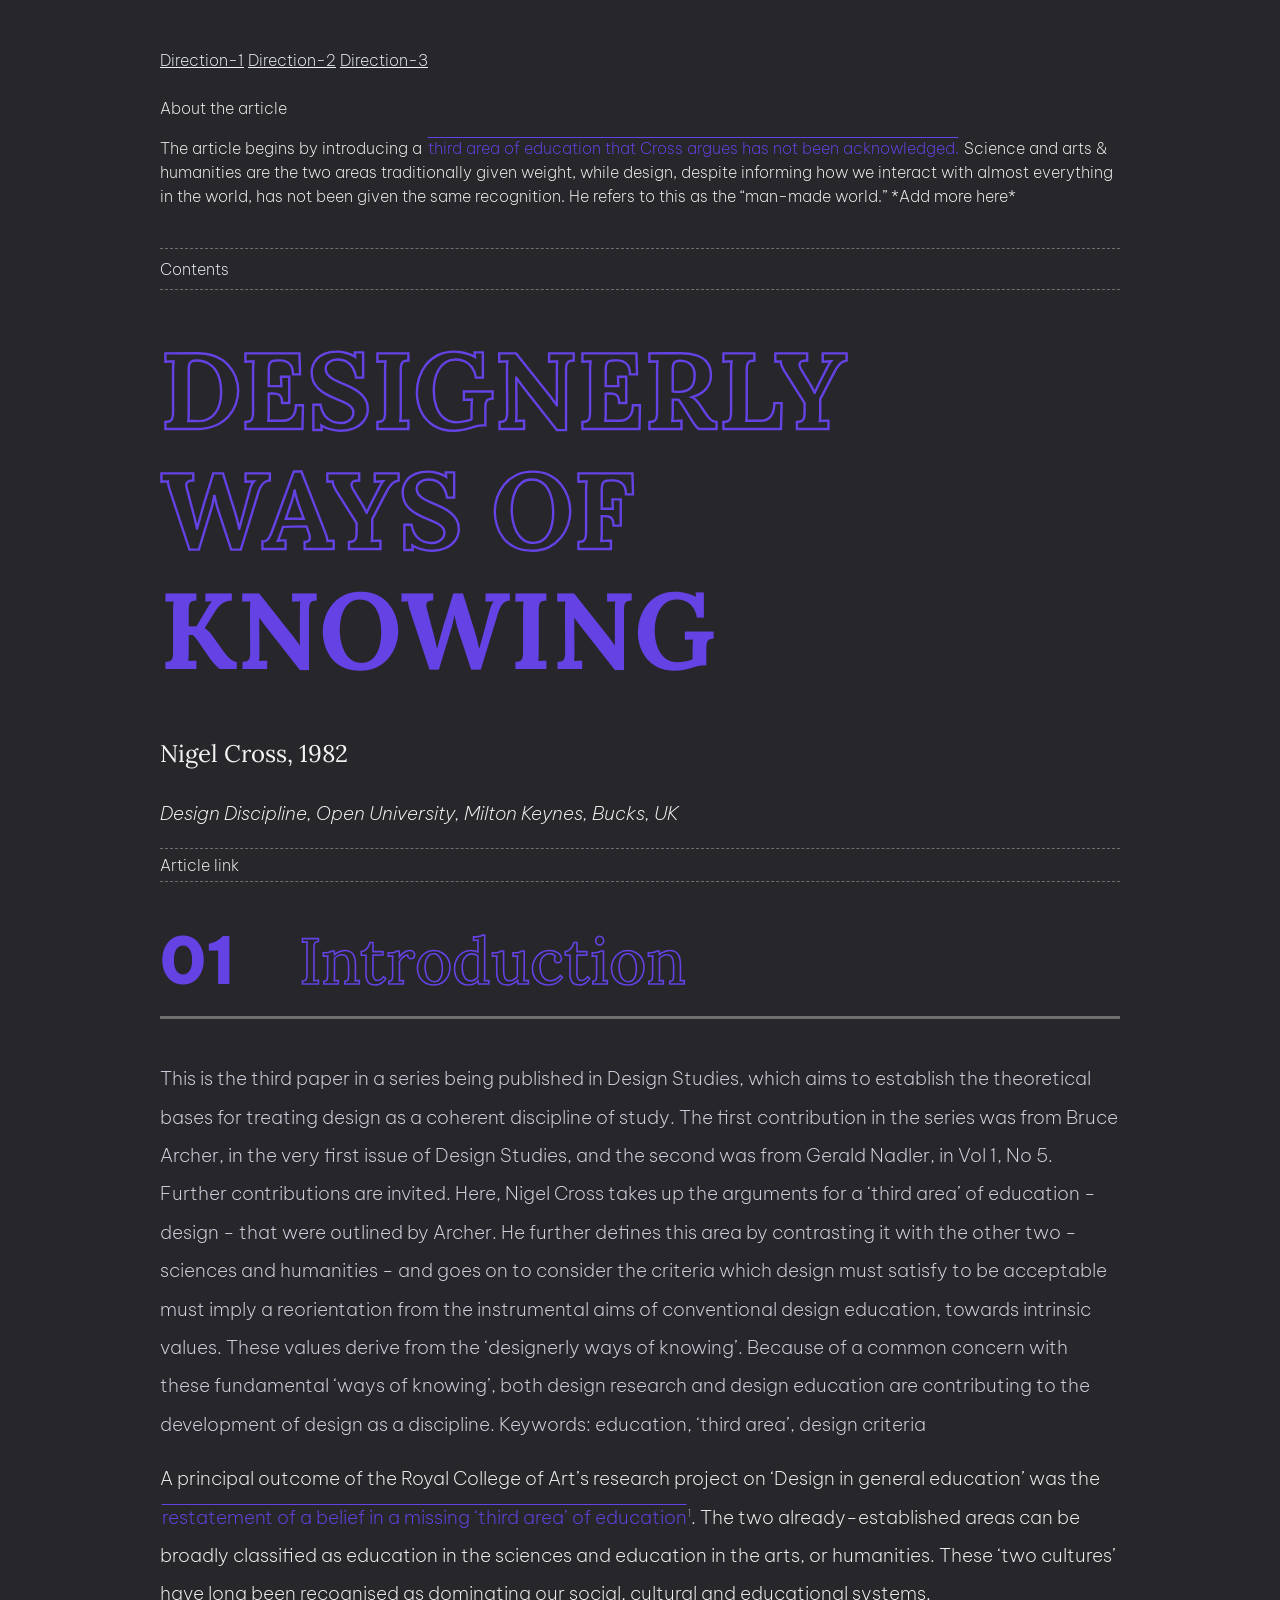
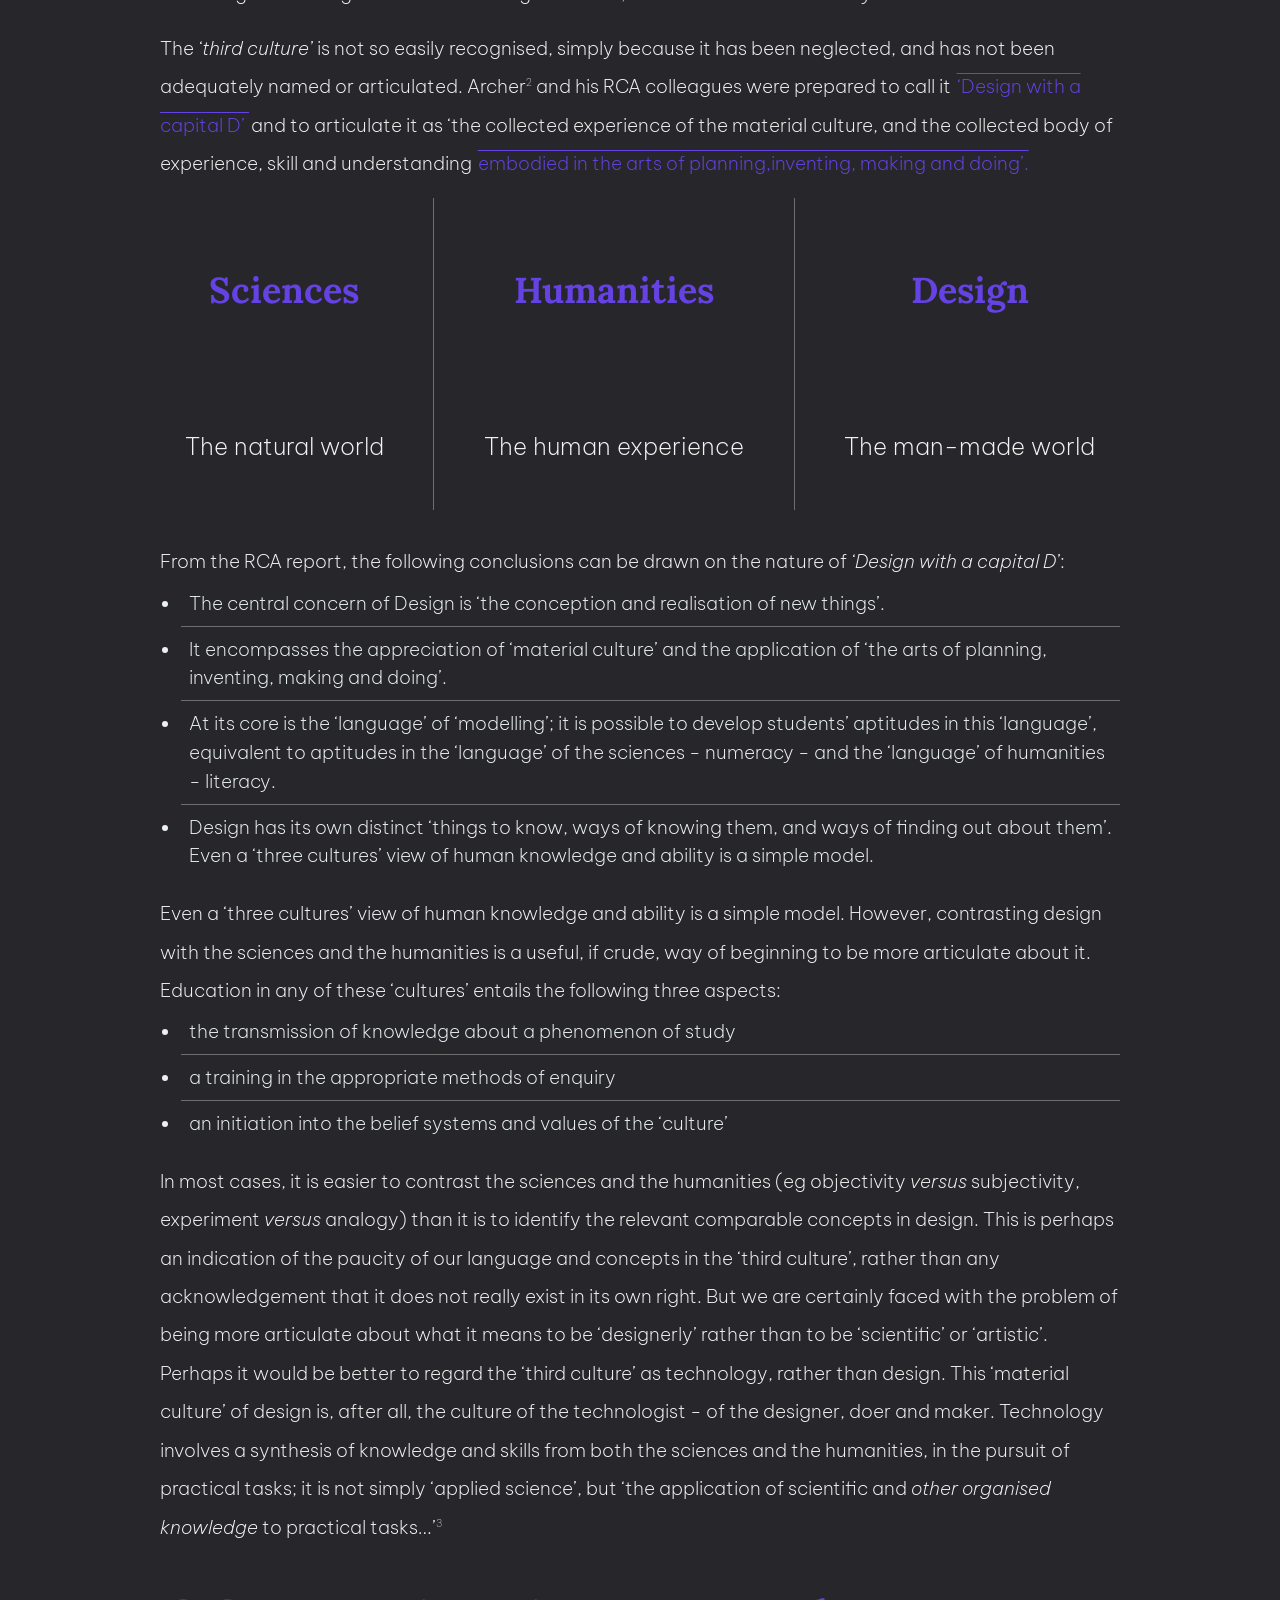
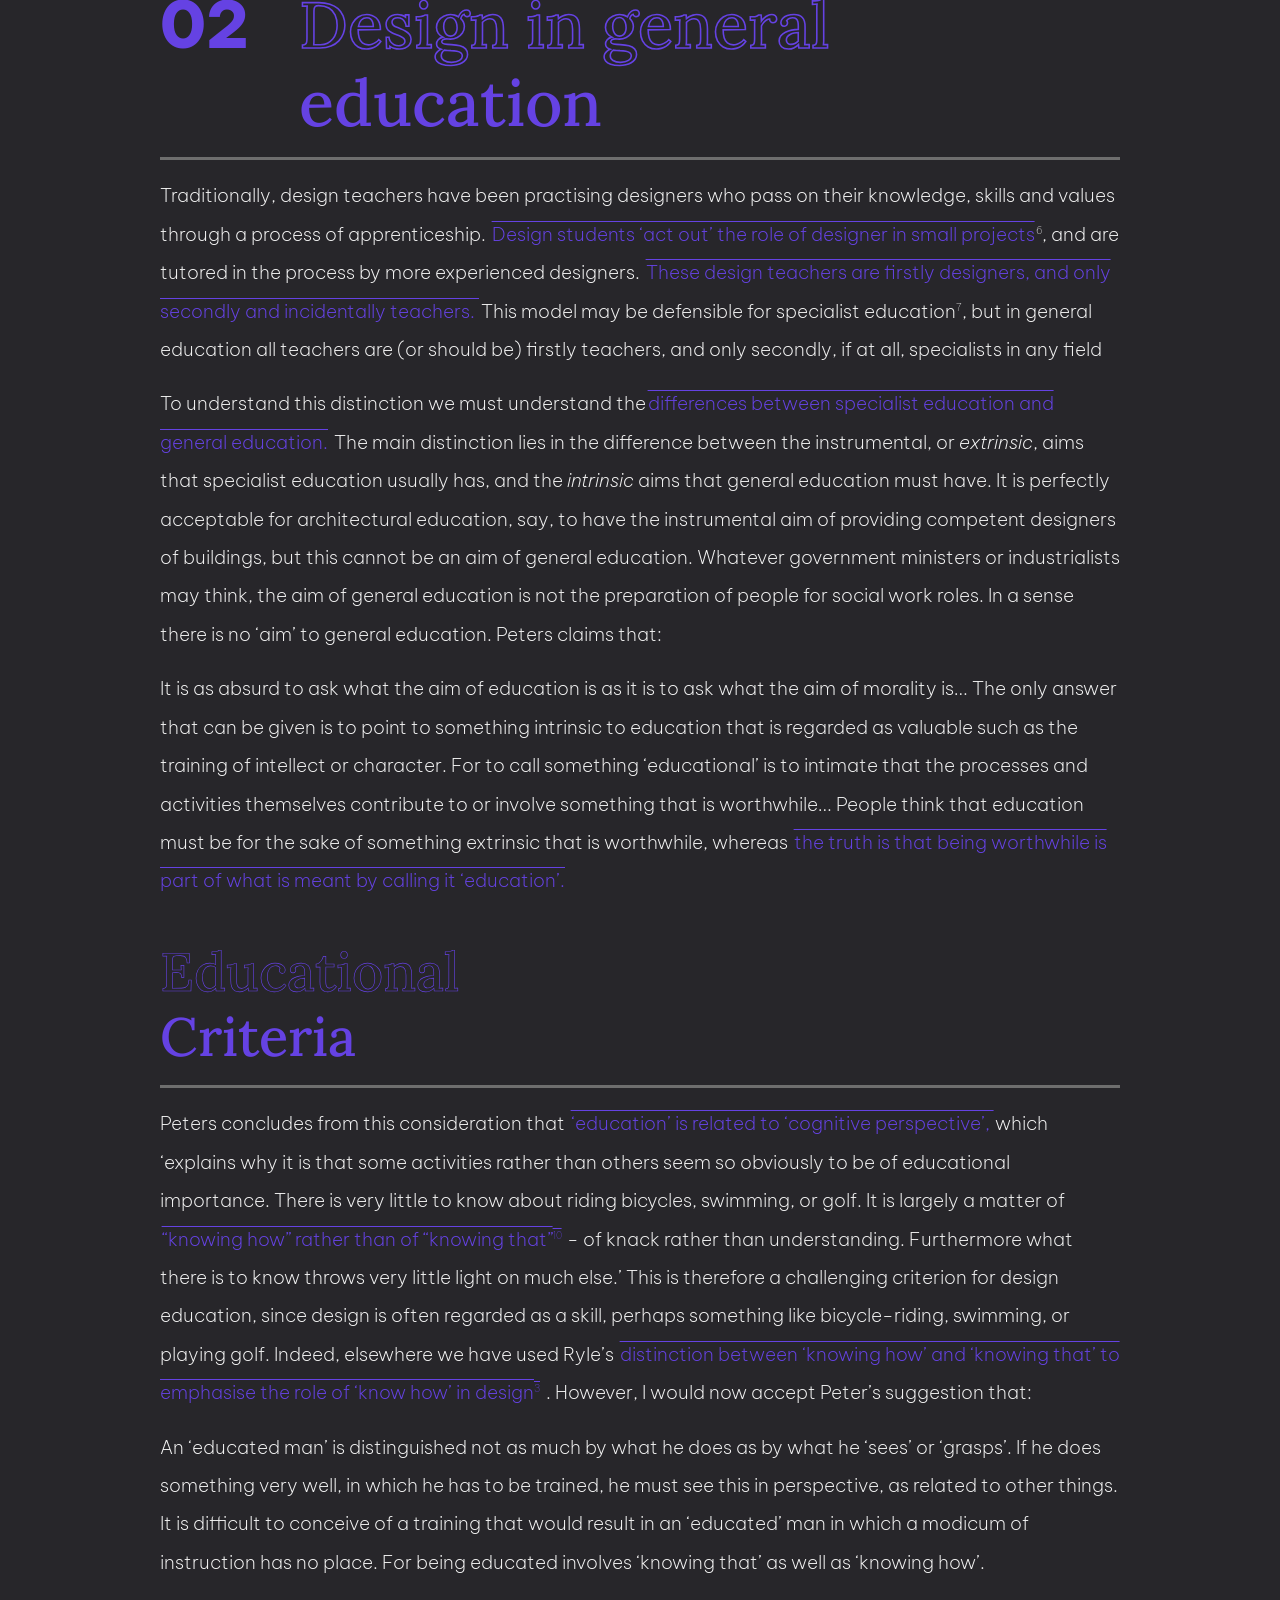
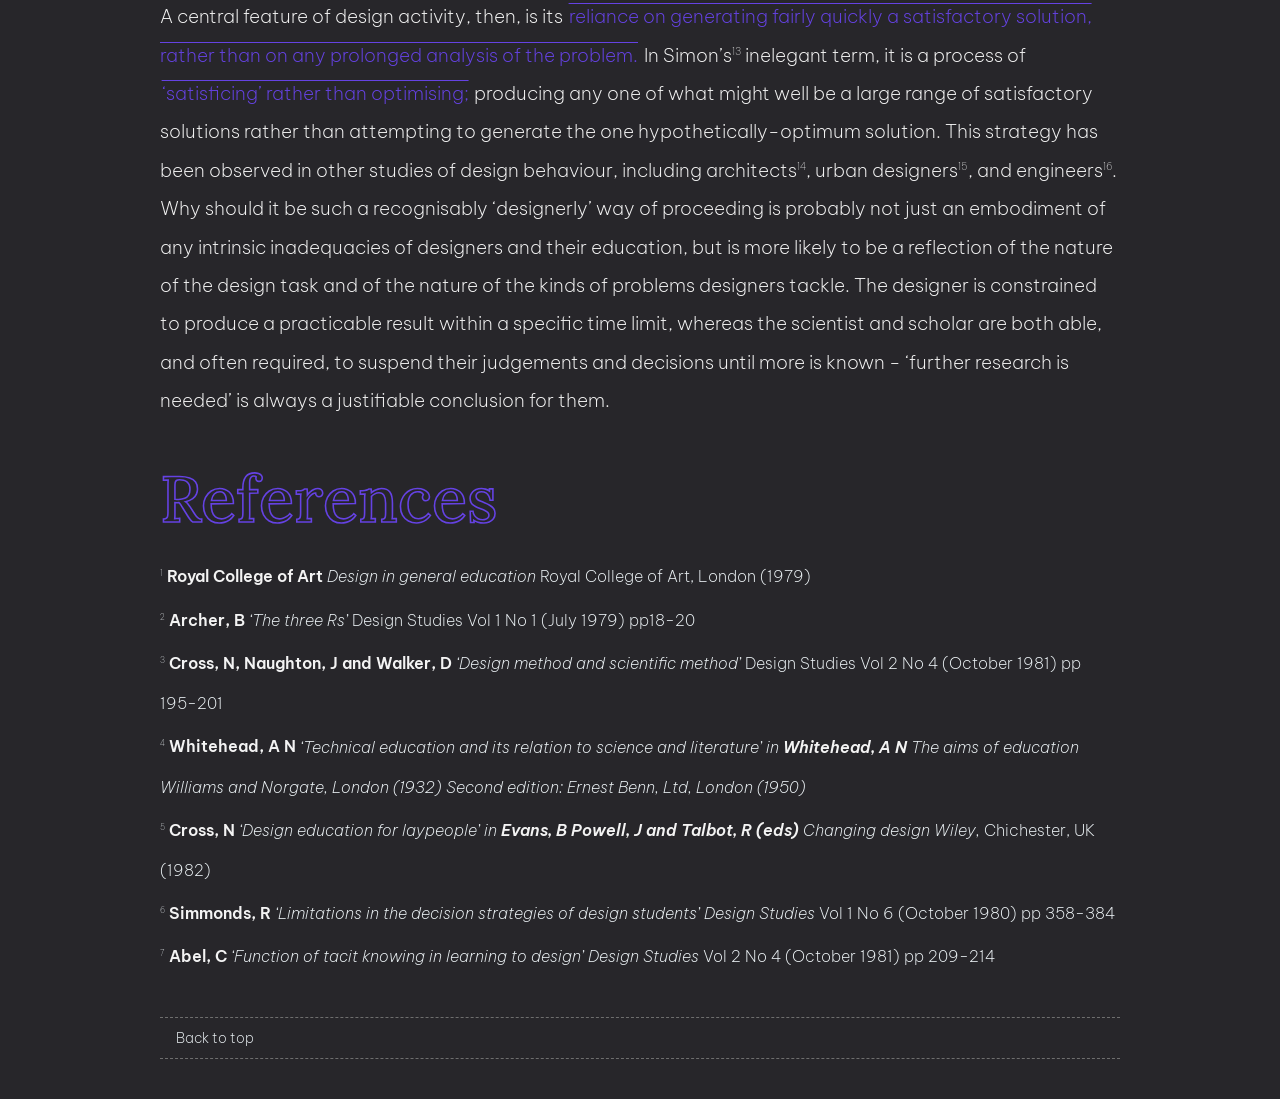
==== commit f9bc0d6b: "Direction 3" ====
--- a/direction-1/index.html
+++ b/direction-1/index.html
@@ -16,7 +16,7 @@
 				<li>
 					<a href="../direction-1/index.html">Direction-1</a>
 					<a href="../direction-2/index.html">Direction-2</a>
-					<a href="direction-3/index.html">Direction-3</a>
+					<a href="../direction-3/index.html">Direction-3</a>
 				</li>
 			</ol>
 		</nav>
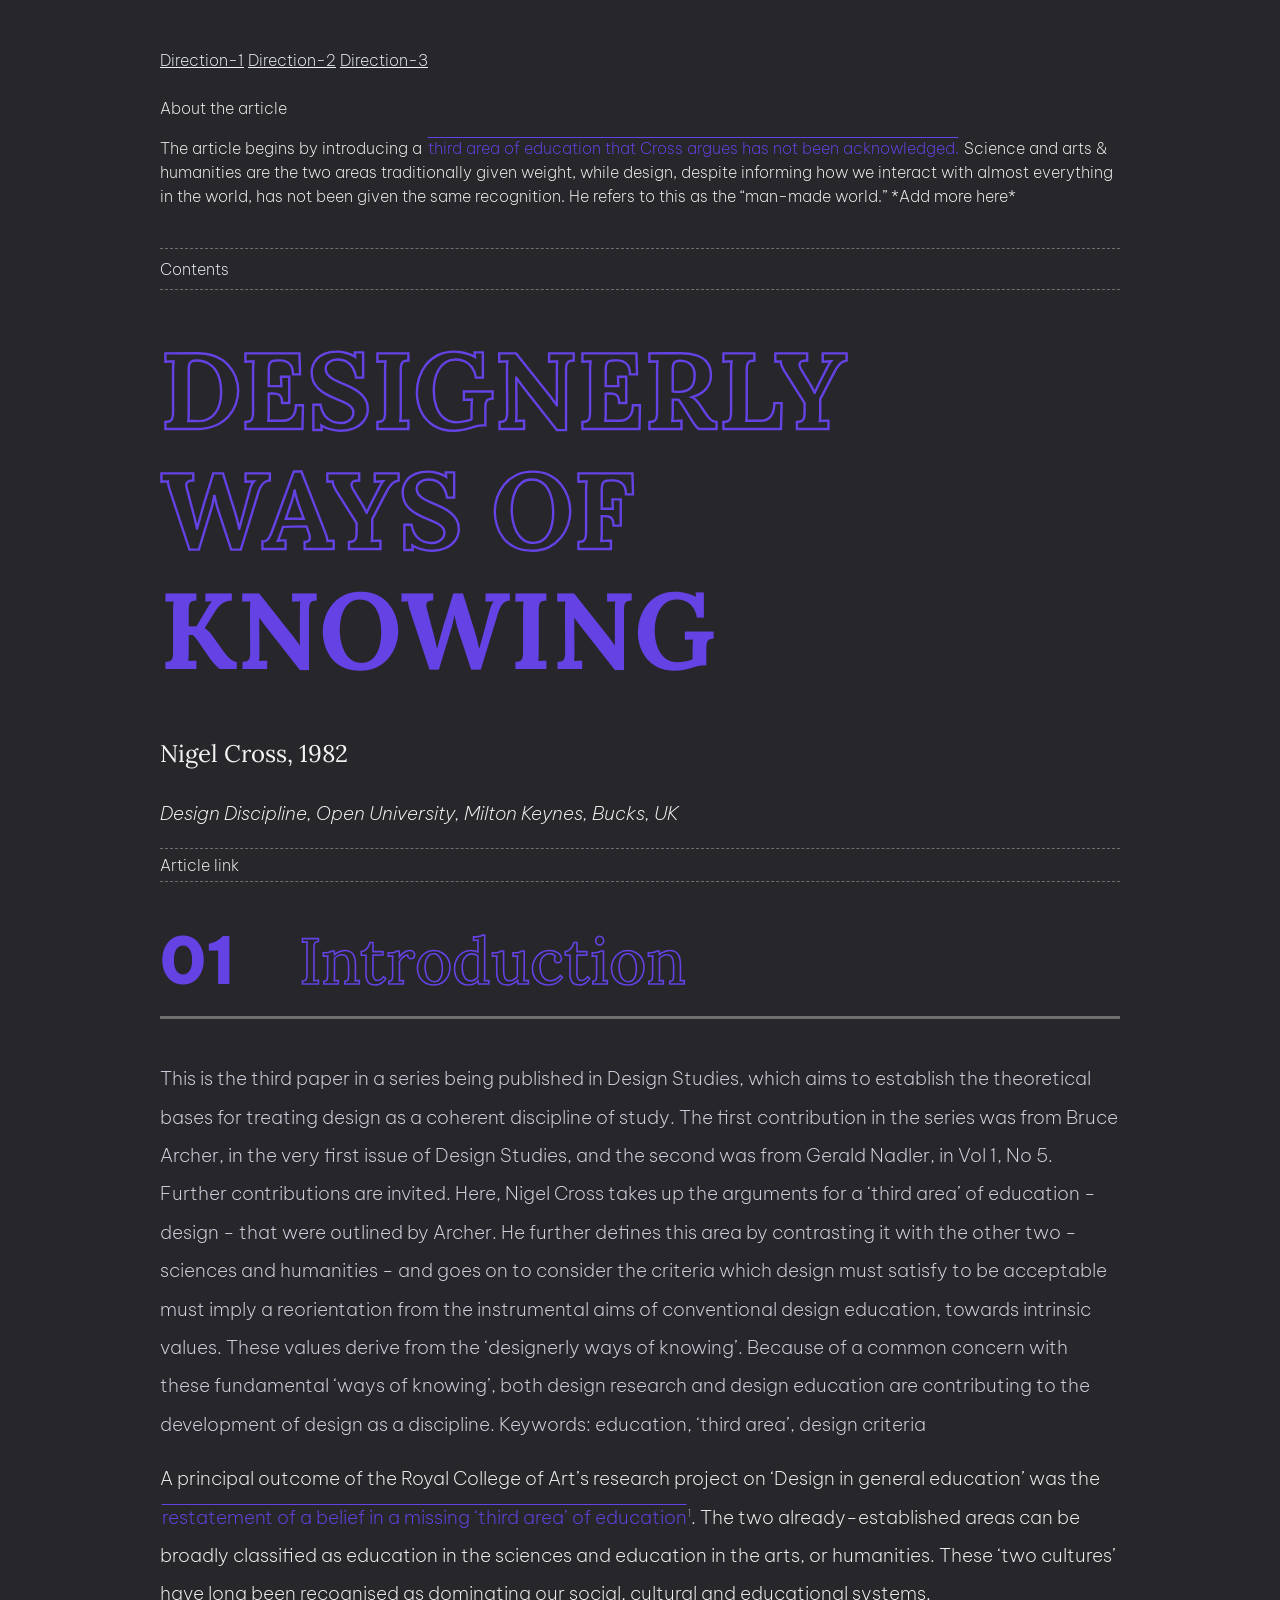
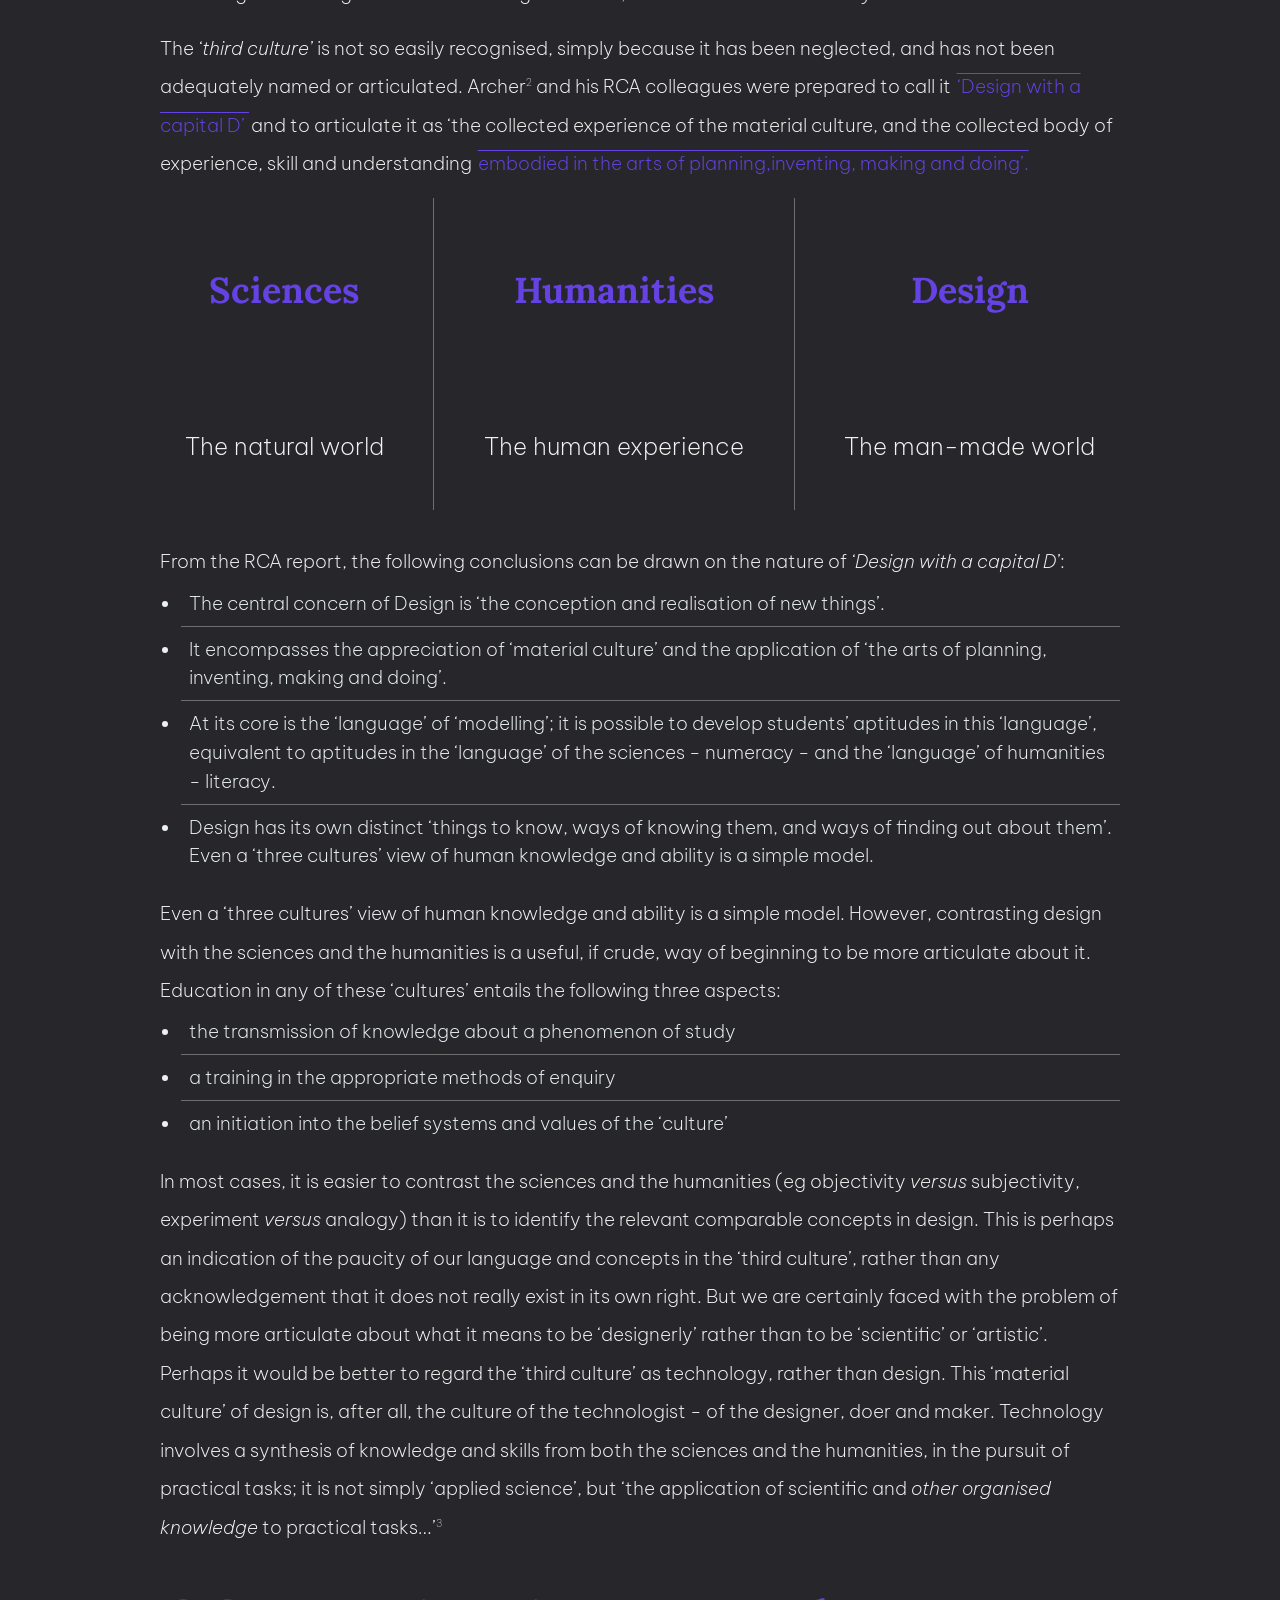
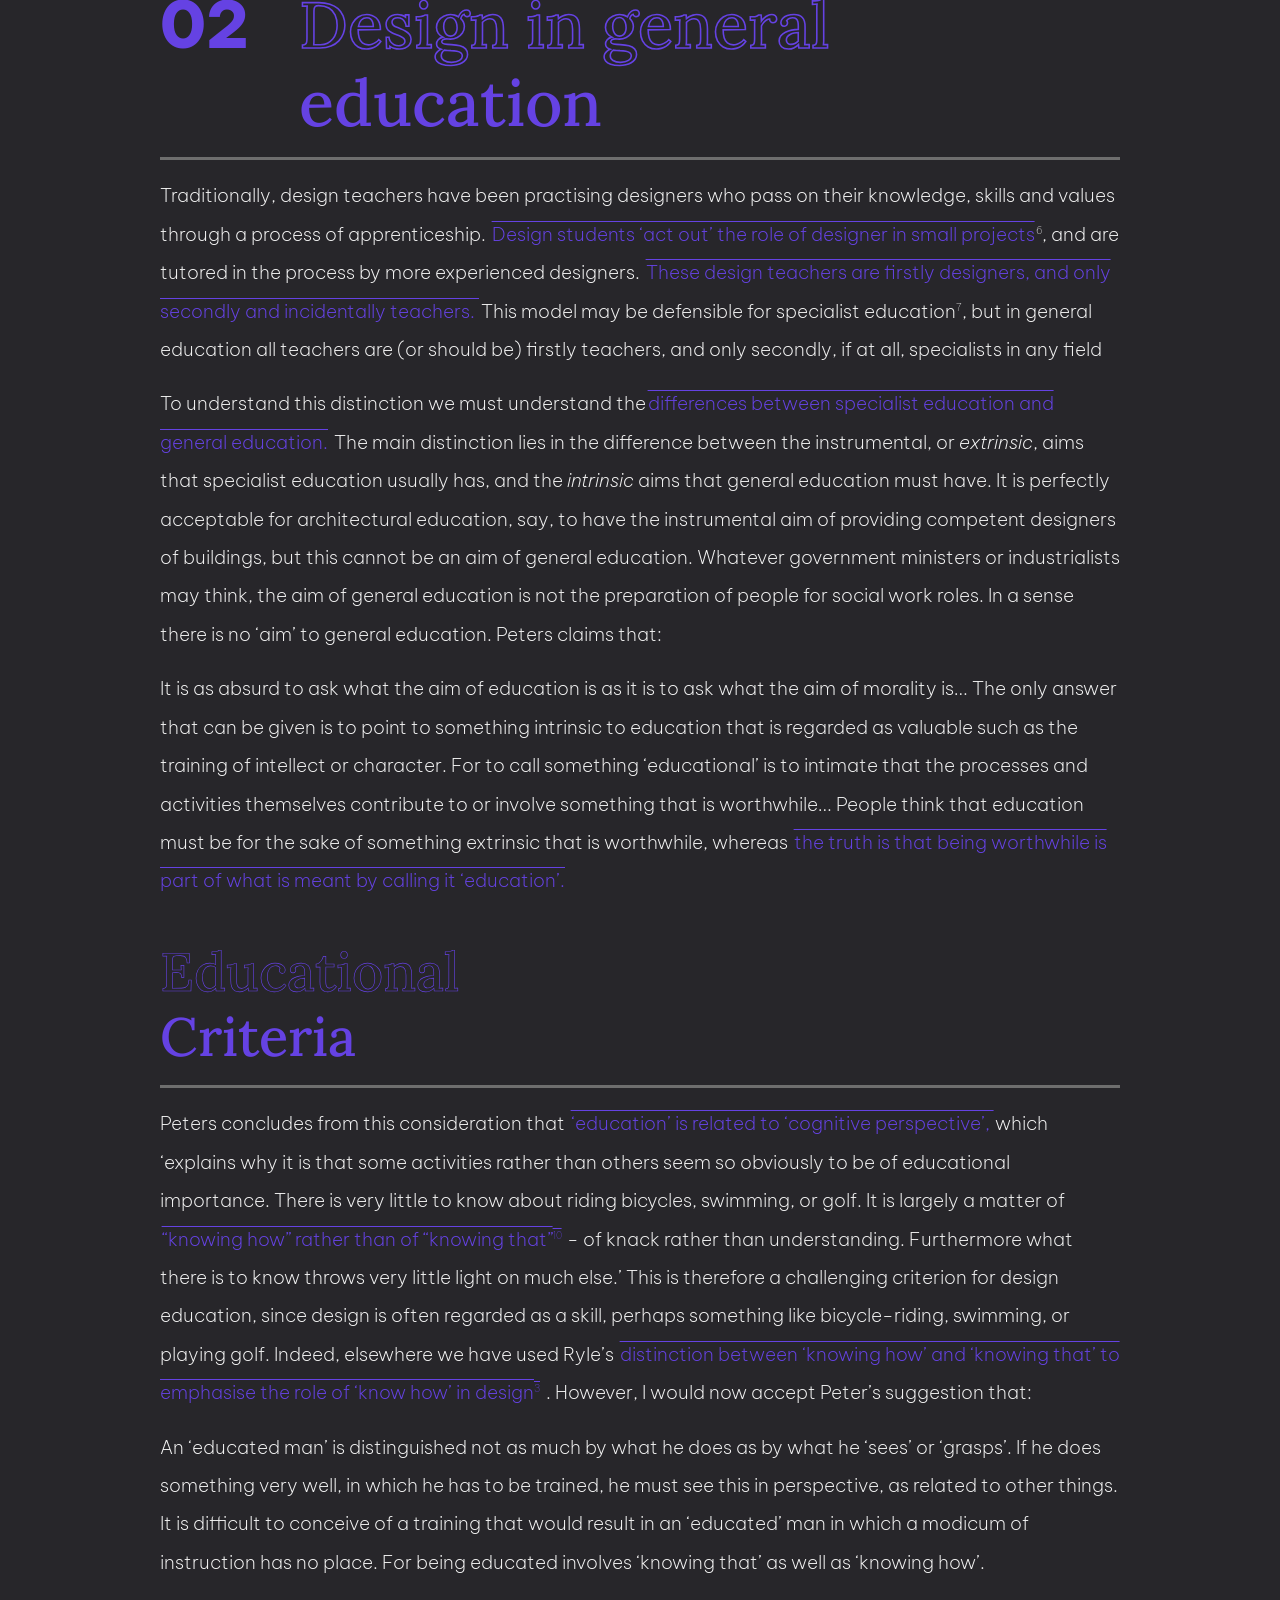
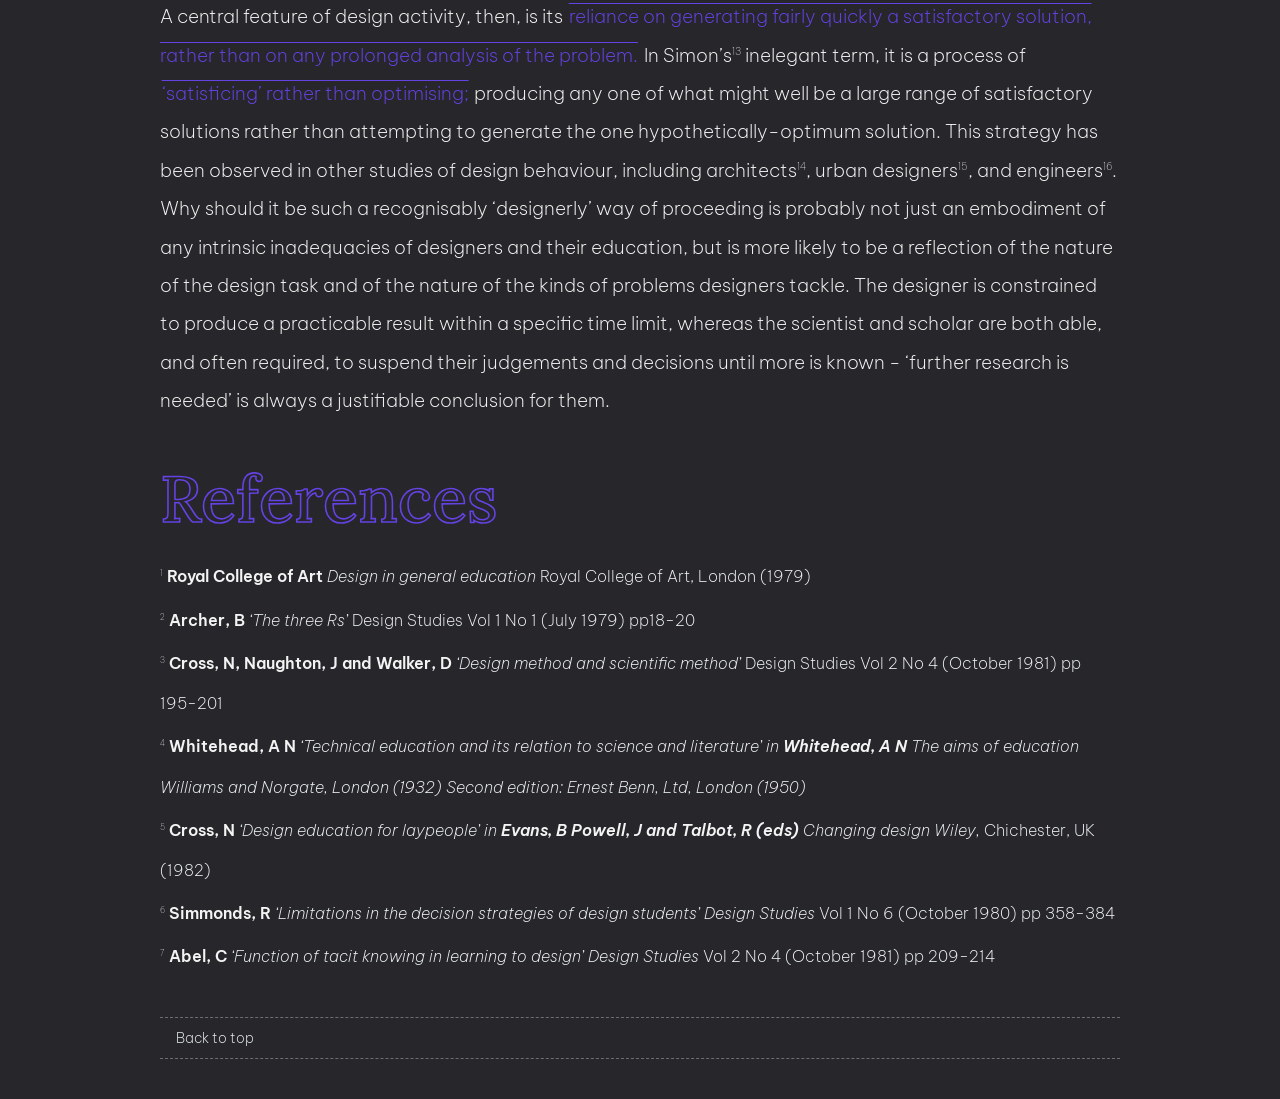
==== commit 196ad47a: "Class demo" ====
--- a/direction-1/index.html
+++ b/direction-1/index.html
@@ -3,9 +3,11 @@
 	<head>
 		<title>My direction 1 sketch</title>
 		<meta name="viewport" content="width=device-width, initial-scale=1">
-		<link rel="stylesheet" href="../styles/reset.css">
-		<link rel="stylesheet" href="../styles/common.css">
-		<link rel="stylesheet" href="style.css">
+		<style>
+			@import '../styles/reset.css' layer(reset);
+			@import '../styles/common.css' layer(common);
+			@import 'style.css' layer(page);
+		</style>
 		<link rel="preconnect" href="https://fonts.googleapis.com">
 		<link rel="preconnect" href="https://fonts.gstatic.com" crossorigin>
 		<link href="https://fonts.googleapis.com/css2?family=Anton&family=Architects+Daughter&family=Be+Vietnam+Pro:ital,wght@0,100;0,200;0,300;0,400;0,500;0,600;0,700;0,800;0,900;1,100;1,200;1,300;1,400;1,500;1,600;1,700;1,800;1,900&family=Bricolage+Grotesque:opsz,wght@12..96,200..800&family=DM+Sans:ital,opsz,wght@0,9..40,100..1000;1,9..40,100..1000&family=Fjalla+One&family=Kalam:wght@300;400;700&family=Lora:ital,wght@0,400..700;1,400..700&family=Merriweather:ital,opsz,wght@0,18..144,300..900;1,18..144,300..900&family=Montserrat:ital,wght@0,100..900;1,100..900&family=Oswald:wght@200..700&family=Permanent+Marker&family=Playwrite+CU+Guides&family=Raleway:ital,wght@0,100..900;1,100..900&family=Roboto+Condensed:ital,wght@0,100..900;1,100..900&family=Roboto:ital,wght@0,100..900;1,100..900&display=swap" rel="stylesheet">
